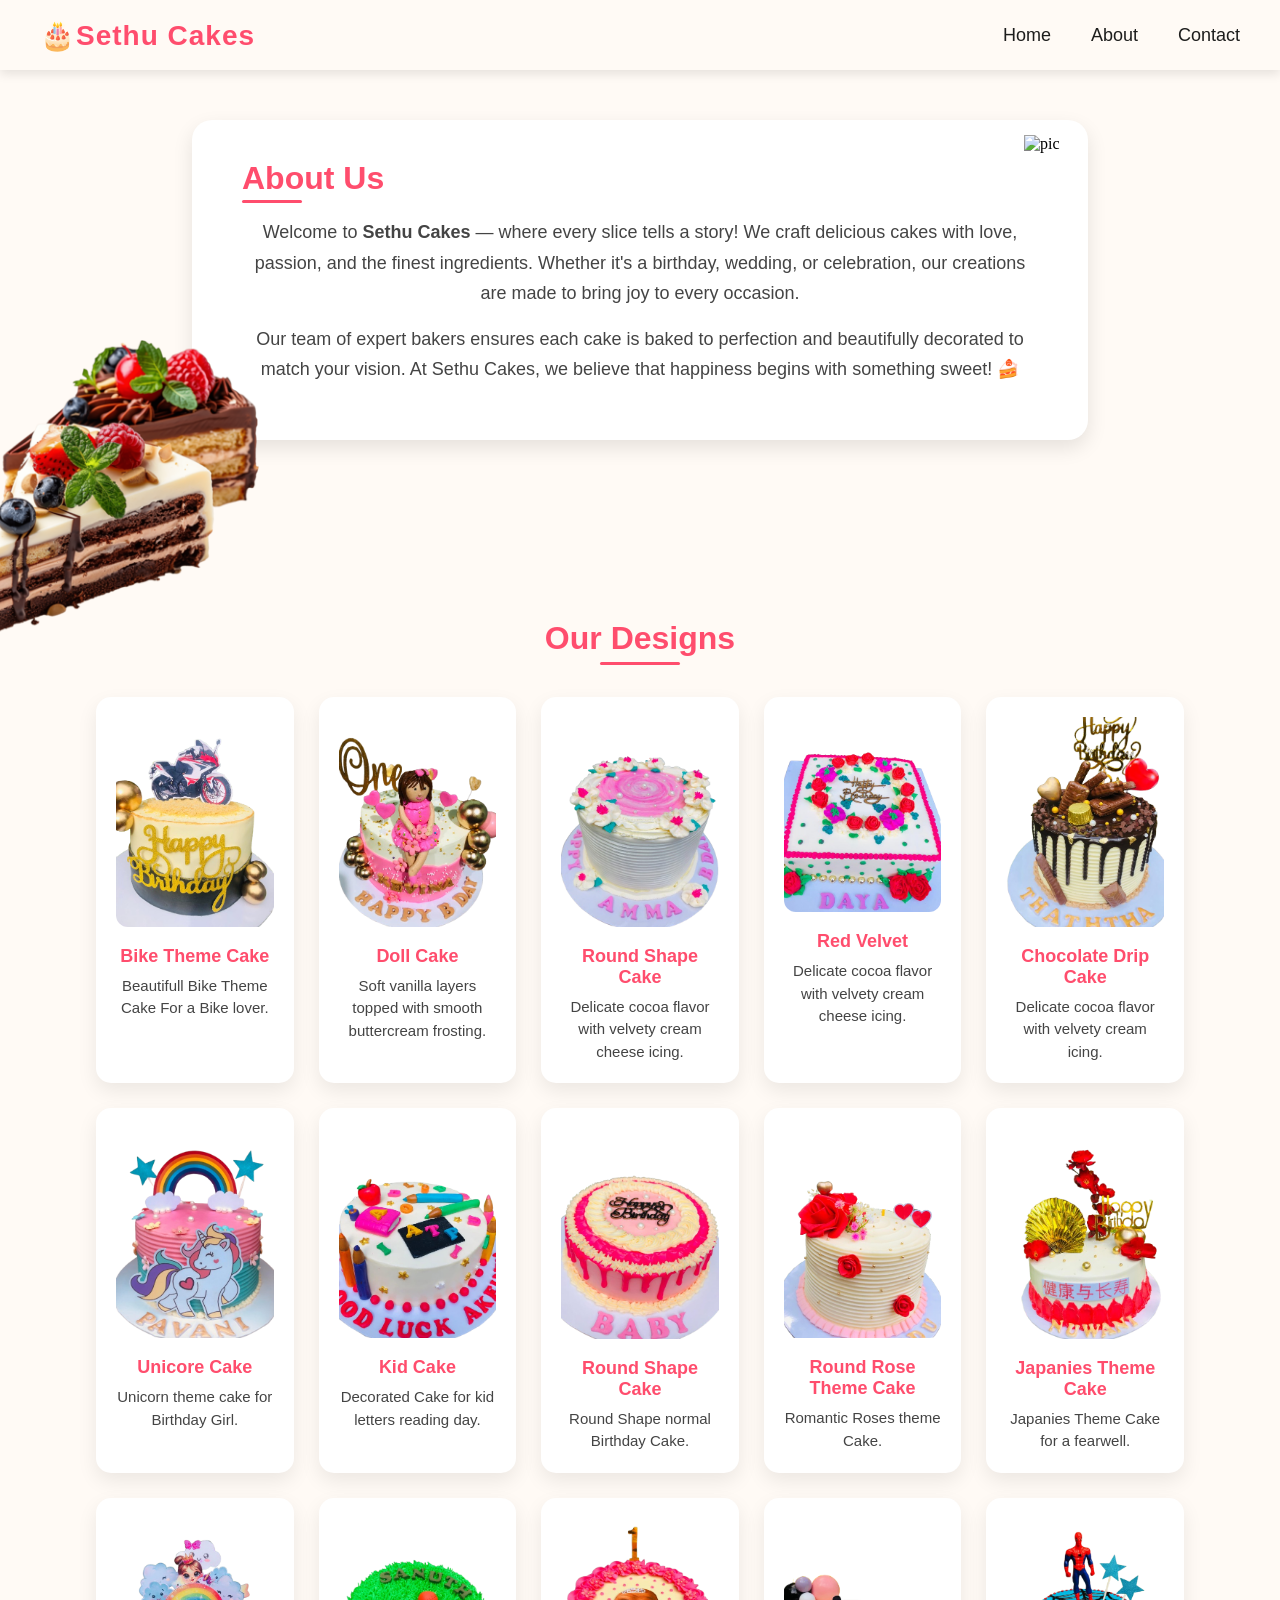
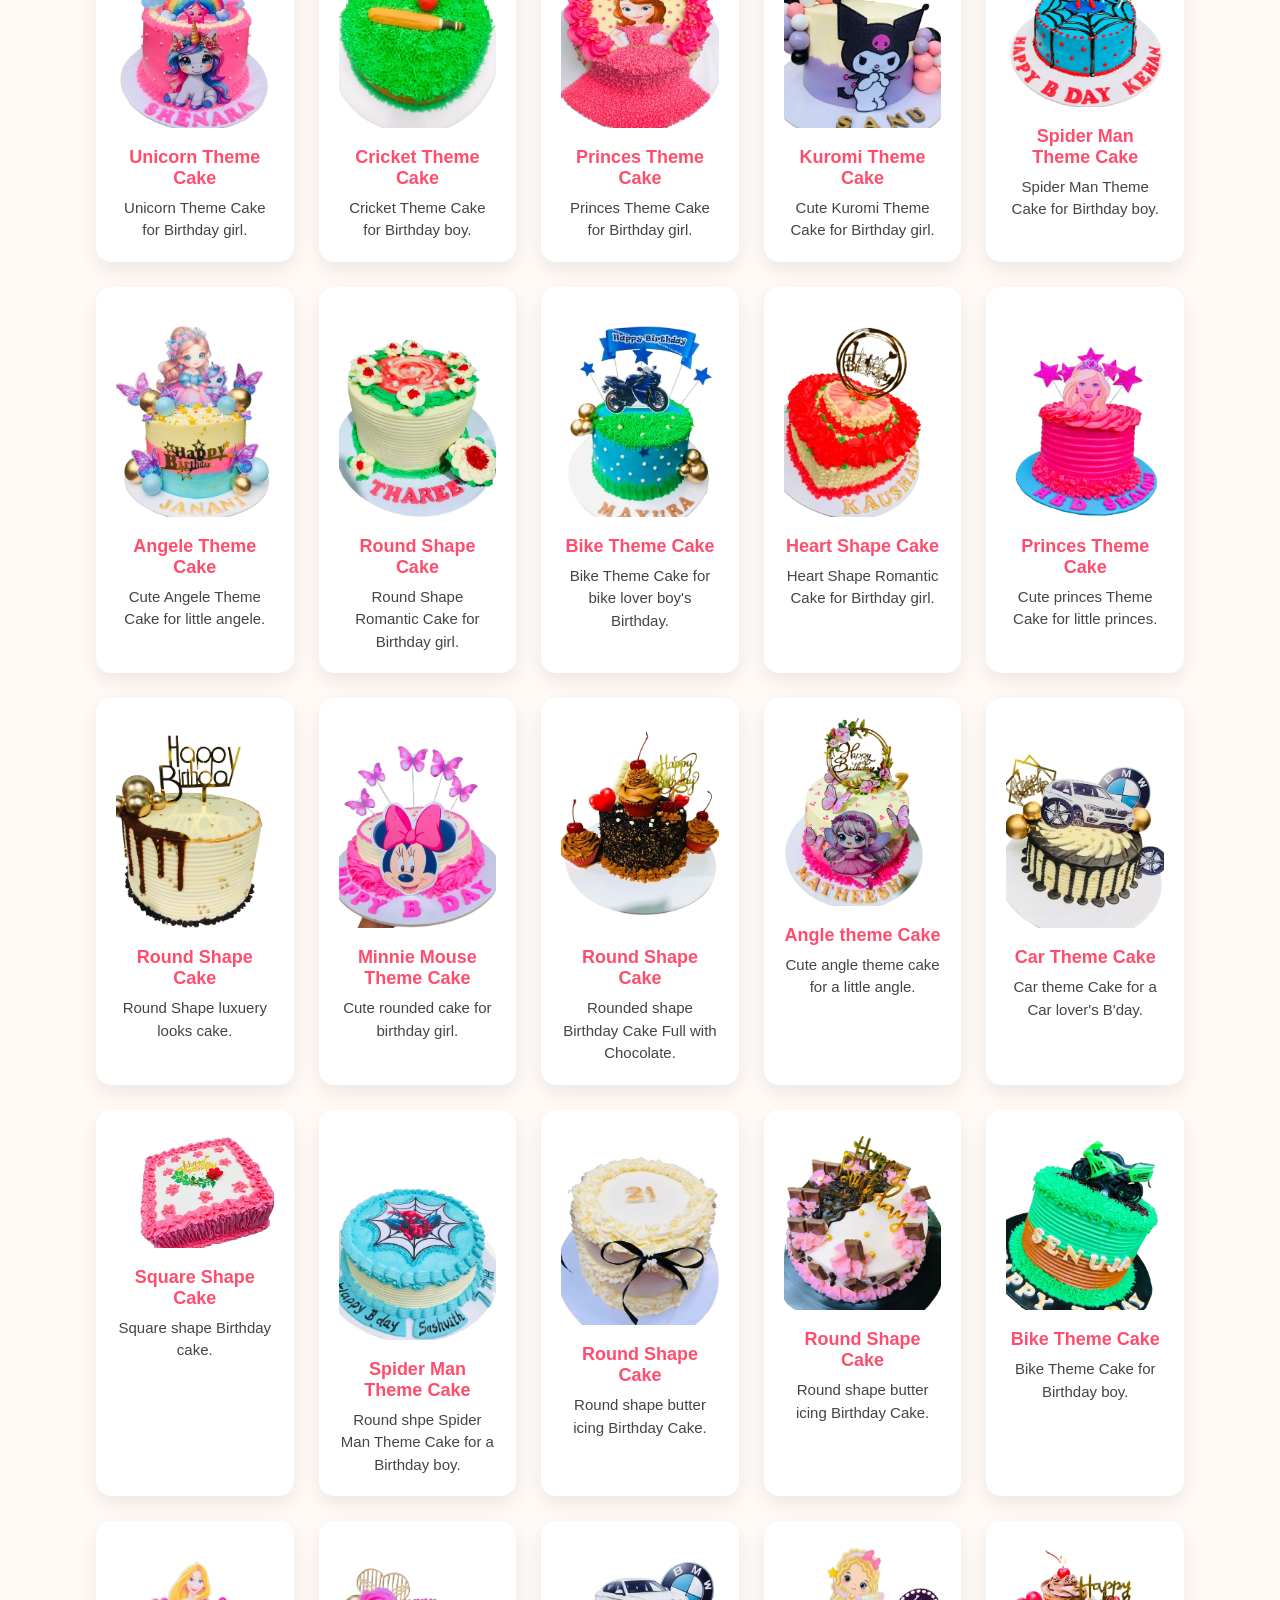
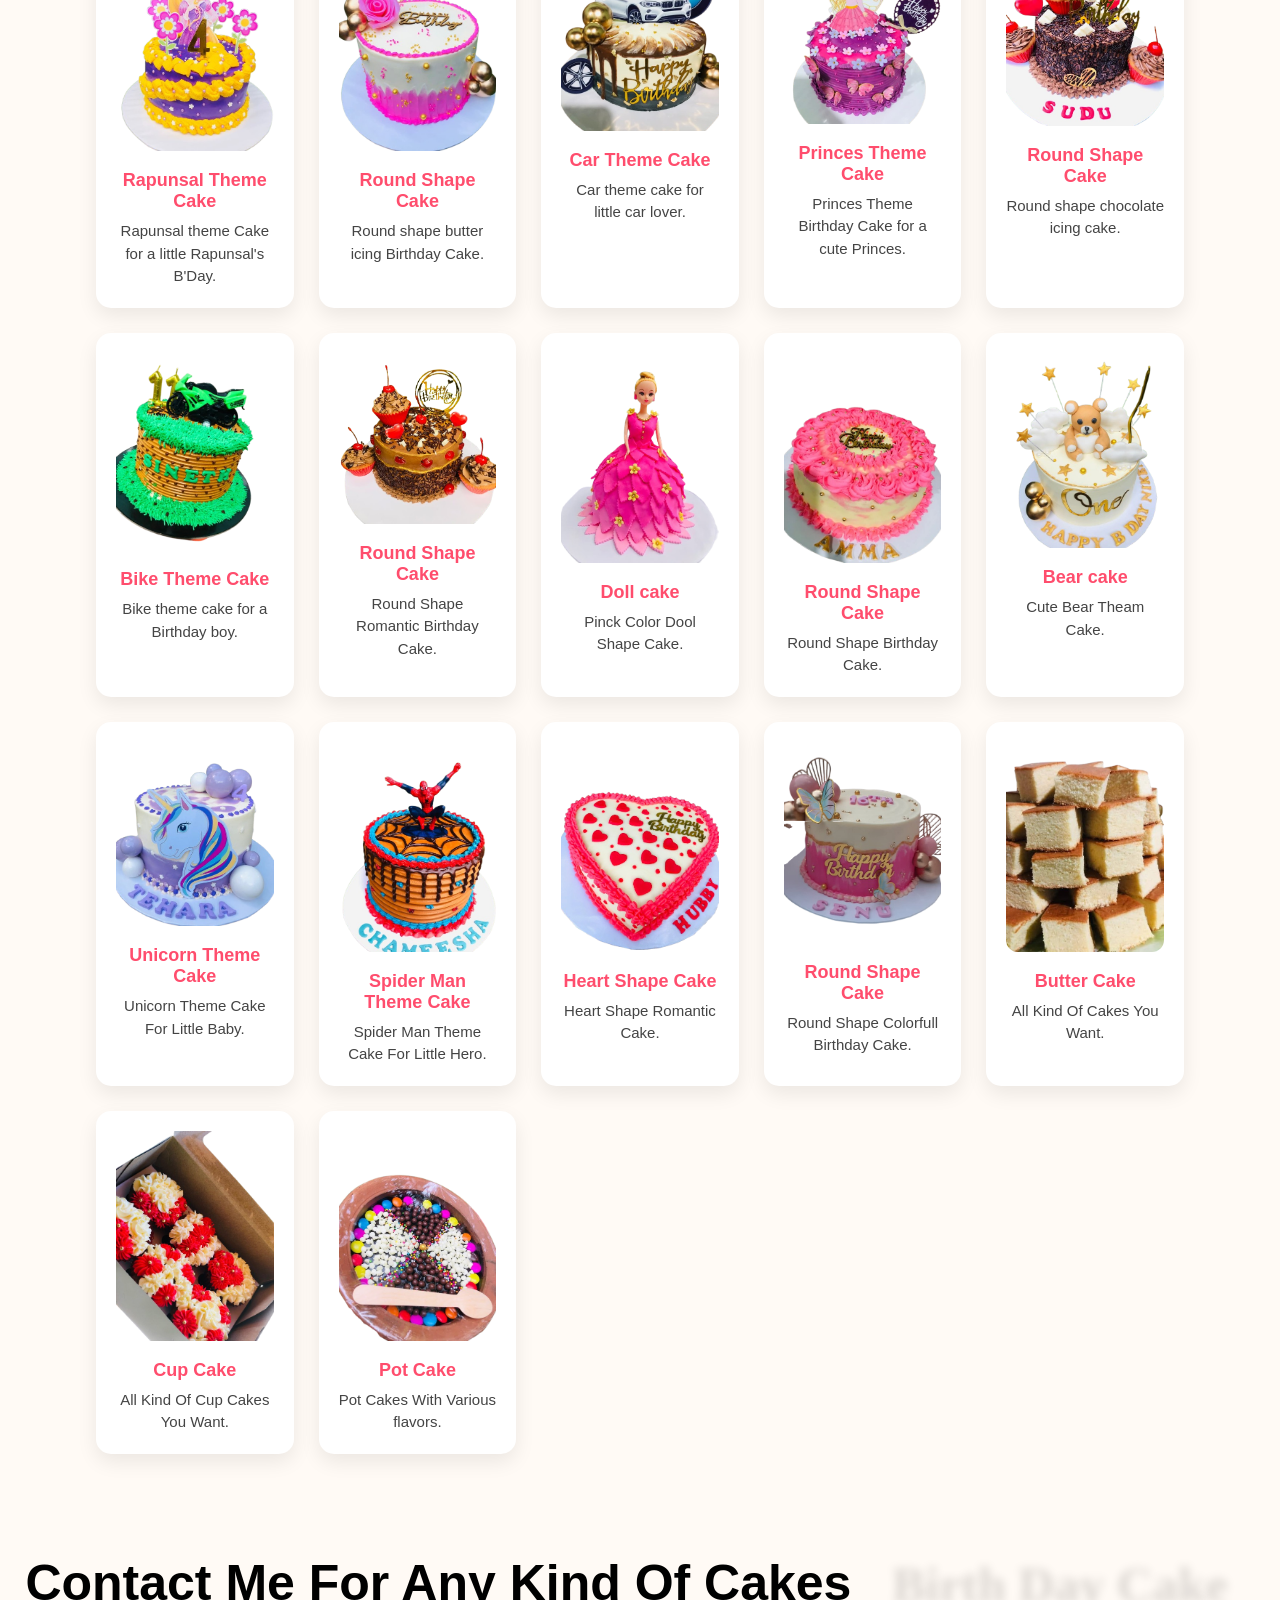
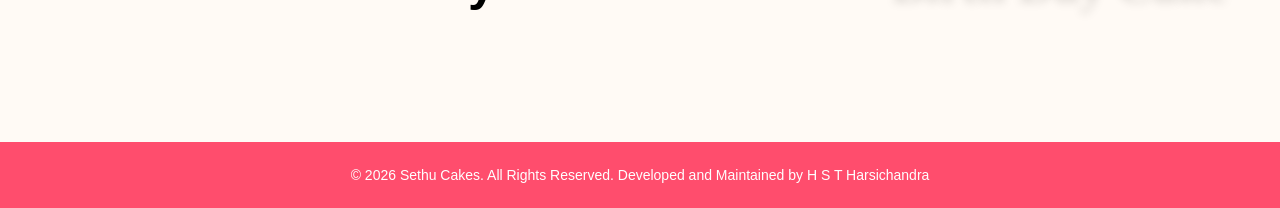
==== Sethu Cakes/index.html @ d6198903 "Rename menu.html to index.html" ====
<!DOCTYPE html>
<html lang="en">
<head>
    <meta charset="UTF-8">
    <meta name="viewport" content="width=device-width, initial-scale=1.0">
    <title>Sethu Cakes</title>
    
    <link rel='stylesheet' type='text/css' media='screen' href='main.css'>
    <link rel="stylesheet" href="menu1.css"/>

</head>

<body class="body">
  <header class="f">
    <h2>🎂Sethu Cakes</h2>

    <!-- Hamburger Icon -->
    <div class="hamburger" onclick="toggleMenu()">
      <span></span>
      <span></span>
      <span></span>
    </div>

    <!-- Navigation Menu -->
    <ul class="nav-menu">
      <li><a href="#home" onclick="toggleMenu()">Home</a></li>
      <li><a href="#about" onclick="toggleMenu()">About</a></li>
      <li><a href="#contact" onclick="toggleMenu()">Contact</a></li>
    </ul>
  </header>

  <!-- JS MUST be here -->
  <script>
    function toggleMenu() {
      document.querySelector('.nav-menu').classList.toggle('active');
    }
  </script>
</body>



  <section class="about" id="about">
  <div class="about-box">
    
    <h2 >About Us</h2>
    <p>
      Welcome to <strong>Sethu Cakes</strong> — where every slice tells a story!  
      We craft delicious cakes with love, passion, and the finest ingredients.  
      Whether it's a birthday, wedding, or celebration, our creations are made  
      to bring joy to every occasion.  
    </p>
    <p>
      Our team of expert bakers ensures each cake is baked to perfection and  
      beautifully decorated to match your vision. At Sethu Cakes, we believe  
      that happiness begins with something sweet! 🍰
    </p>
  </div>
  
</section>
<section>
    <img src="peace.PNG" alt="pic" class="img">
</section>
<section>
  <img src="two slice.png" alt="pic2" class="img2">
</section>
<section class="menu-section" id="home">
  <div class="menu-container">
    <h2 >Our Designs</h2>

    <div class="menu-grid">
      <!-- Cake 1 -->
      

      <div class="menu-item" onclick="openModal('cakeModal1')">
        <img src="cake 4tos/New folder (47)/bike4.png" alt="Chocolate Cake">
        <h3 class="h3">Bike Theme Cake</h3>
        <p class="p">Beautifull Bike Theme Cake For a Bike lover.</p>
       
      </div>
      
        <div id="cakeModal1" class="modal">
          <div class="modal-content">
            <span class="close" onclick="closeModal('cakeModal1')">&times;</span>
            
            <div class="slider">
              
                <img class="slides" src="cake 4tos/New folder (47)/bike.jpg" alt="Bike cake Photo">
                <img class="slides" src="cake 4tos/New folder (47)/bike2.jpg" alt="Bike cake Photo">
                <img class="slides" src="cake 4tos/New folder (47)/bike3.jpg" alt="Bike cake Photo">
              
             </div>
            <button class="prev" onclick="prevImage('cakeModal1')">&#10094;</button>
            <button class="next" onclick="nextImage('cakeModal1')">&#10095;</button>
            
            <!-- Right: Text Info -->
            <div class="modal-text">
              <h3>Bike Theme Cake</h3>
              <p class="a">
               Made with softly with butter icing cake for boy's Birth day
              </p>
               <p class="b" >Prise:  3800 lkr</p>
              <p class="b">Delivery available (Additional cost will add)</p>
              <p>
                <button class="btn" onclick="whatsApp(this)">Contact Me</button>
              </p>
            </div>
          </div>
        </div>

      <!-- Cake 2 -->
      <div class="menu-item" onclick="openModal('cakeModal2')">
        <img src="cake 4tos/New folder (48)/doll3.png" alt="Vanilla Cake">
        <h3>Doll Cake</h3>
        <p>Soft vanilla layers topped with smooth buttercream frosting.</p>
      </div>
      <div id="cakeModal2" class="modal">
          <div class="modal-content">
            <span class="close" onclick="closeModal('cakeModal2')">&times;</span>
            
            <div class="slider">
              
                <img class="slides" src="cake 4tos/New folder (48)/doll.jpg" alt=" cake Photo">
                <img class="slides" src="cake 4tos/New folder (48)/doll1.jpg" alt=" cake Photo">
                <img class="slides" src="cake 4tos/New folder (48)/doll2.jpg" alt=" cake Photo">
              
             </div>
            <button class="prev" onclick="prevImage('cakeModal2')">&#10094;</button>
            <button class="next" onclick="nextImage('cakeModal2')">&#10095;</button>
            
            <!-- Right: Text Info -->
            <div class="modal-text">
              <h3>Doll Cake</h3>
              <p class="a">
               Hand made fonded icing doll with butter icing cake
              </p>
               <p class="b" >Prise:  3800 lkr</p>
              <p class="b">Delivery available (Additional cost will add)</p>
              <p>
                <button class="btn" onclick="whatsApp(this)">Contact Me</button>
              </p>
            </div>
          </div>
        </div>


      <!-- Cake 3 -->
      <div class="menu-item" onclick="openModal('cakeModal3')">
        <img src="cake 4tos/New folder/WhatsApp_Image_2025-10-23_at_00.02.32_189ddcd5-removebg-preview.png" alt="Red Velvet Cake">
        <h3>Round Shape Cake</h3>
        <p>Delicate cocoa flavor with velvety cream cheese icing.</p>
      </div>
      <div id="cakeModal3" class="modal">
          <div class="modal-content">
            <span class="close" onclick="closeModal('cakeModal3')">&times;</span>
            
            <div class="slider">
              
                <img class="slides" src="cake 4tos/New folder/WhatsApp Image 2025-10-23 at 00.02.32_189ddcd5.jpg" alt="cake Photo">
                <img class="slides" src="cake 4tos/New folder/WhatsApp Image 2025-10-23 at 00.02.39_8df46bee.jpg" alt="cake Photo">
                <img class="slides" src="cake 4tos/New folder/WhatsApp Image 2025-10-23 at 00.02.41_5da0167f.jpg" alt="cake Photo">
              
             </div>
            <button class="prev" onclick="prevImage('cakeModal3')">&#10094;</button>
            <button class="next" onclick="nextImage('cakeModal3')">&#10095;</button>
            
            <!-- Right: Text Info -->
            <div class="modal-text">
              <h3>Round Shape Cake</h3>
              <p class="a">
               Butter cake corvered and decorated with butter icing.
              </p>
               <p class="b" >Prise:  3500 lkr</p>
              <p class="b">Delivery available (Additional cost will add)</p>
              <p>
                <button class="btn" onclick="whatsApp(this)">Contact Me</button>
              </p>
            </div>
          </div>
        </div>


      <!-- Cake 4 -->
     
      <div class="menu-item" onclick="openModal('cakeModal4')">
        <img src="cake 4tos/New folder (2)/cake4.png" alt="Red Velvet Cake">
        <h3>Red Velvet</h3>
        <p>Delicate cocoa flavor with velvety cream cheese icing.</p>
      </div>
      <div id="cakeModal4" class="modal">
          <div class="modal-content">
            <span class="close" onclick="closeModal('cakeModal4')">&times;</span>
            
            <div class="slider">
              
                <img class="slides" src="cake 4tos/New folder (2)/cake1.jpg" alt="cake Photo">
                <img class="slides" src="cake 4tos/New folder (2)/cake2.jpg" alt="cake Photo">
                <img class="slides" src="cake 4tos/New folder (2)/cake3.jpg" alt="cake Photo">
              
             </div>
            <button class="prev" onclick="prevImage('cakeModal4')">&#10094;</button>
            <button class="next" onclick="nextImage('cakeModal4')">&#10095;</button>
            
            <!-- Right: Text Info -->
            <div class="modal-text">
              <h3>Red Velvet</h3>
              <p class="a">
               Chocolate cake corvered with butter icing and decorated with butter icing
              </p>
               <p class="b" >Prise:  3500 lkr</p>
              <p class="b">Delivery available (Additional cost will add)</p>
              <p>
                <button class="btn" onclick="whatsApp(this)">Contact Me</button>
              </p>
            </div>
          </div>
        </div>

      

      <!-- Cake 5 -->
     <div class="menu-item" onclick="openModal('cakeModal5')">
        <img src="cake 4tos/New folder (3)/cake4.png" alt="cake photo">
        <h3>Chocolate Drip Cake</h3>
        <p>Delicate cocoa flavor with velvety cream icing.</p>
      </div>
      <div id="cakeModal5" class="modal">
          <div class="modal-content">
            <span class="close" onclick="closeModal('cakeModal5')">&times;</span>
            
            <div class="slider">
              
                <img class="slides" src="cake 4tos/New folder (3)/cake1.jpg" alt="cake Photo">
                <img class="slides" src="cake 4tos/New folder (3)/cake2.jpg" alt="cake Photo">
                <img class="slides" src="cake 4tos/New folder (3)/cake3.jpg" alt="cake Photo">
              
             </div>
            <button class="prev" onclick="prevImage('cakeModal5')">&#10094;</button>
            <button class="next" onclick="nextImage('cakeModal5')">&#10095;</button>
            
            <!-- Right: Text Info -->
            <div class="modal-text">
              <h3>Chocolate Drip Cake</h3>
              <p class="a">
               Made with softly with chocolate cake & covered from butter icing & Chocolate diped
              </p>
               <p class="b" >Prise:  3800 lkr</p>
              <p class="b">Delivery available (Additional cost will add)</p>
              <p>
                <button class="btn" onclick="whatsApp(this)">Contact Me</button>
              </p>
            </div>
          </div>
        </div>


      <!-- Cake 6 -->
      <div class="menu-item" onclick="openModal('cakeModal6')">
        <img src="cake 4tos/New folder (4)/cake3.png" alt="cake photo">
        <h3>Unicore Cake</h3>
        <p>Unicorn theme cake for Birthday Girl.</p>
      </div>
      <div id="cakeModal6" class="modal">
          <div class="modal-content">
            <span class="close" onclick="closeModal('cakeModal6')">&times;</span>
            
            <div class="slider">
              
                <img class="slides" src="cake 4tos/New folder (4)/cake1.jpg" alt="cake Photo">
                <img class="slides" src="cake 4tos/New folder (4)/cake2.jpg" alt="cake Photo">
                
              
             </div>
            <button class="prev" onclick="prevImage('cakeModal6')">&#10094;</button>
            <button class="next" onclick="nextImage('cakeModal6')">&#10095;</button>
            
            <!-- Right: Text Info -->
            <div class="modal-text">
              <h3>Unicorn Cake</h3>
              <p class="a">
               Butter cake corverd with butter icing & used Unicorn topin.
              </p>
               <p class="b" >Prise:  3500 lkr</p>
              <p class="b">Delivery available (Additional cost will add)</p>
              <p>
                <button class="btn" onclick="whatsApp(this)">Contact Me</button>
              </p>
            </div>
          </div>
        </div>

      <!-- Cake 7 -->
      <div class="menu-item" onclick="openModal('cakeModal7')">
        <img src="cake 4tos/New folder (5)/cake4.png" alt="cake photo">
        <h3>Kid Cake</h3>
        <p>Decorated Cake for kid letters reading day.</p>
      </div>
      <div id="cakeModal7" class="modal">
          <div class="modal-content">
            <span class="close" onclick="closeModal('cakeModal7')">&times;</span>
            
            <div class="slider">
              
                <img class="slides" src="cake 4tos/New folder (5)/cake1.jpg" alt="cake Photo">
                <img class="slides" src="cake 4tos/New folder (5)/cake2.jpg" alt="cake Photo">
                <img class="slides" src="cake 4tos/New folder (5)/cake3.jpg" alt="cake Photo">
                
              
             </div>
            <button class="prev" onclick="prevImage('cakeModal7')">&#10094;</button>
            <button class="next" onclick="nextImage('cakeModal7')">&#10095;</button>
            
            <!-- Right: Text Info -->
            <div class="modal-text">
              <h3>Kid Cake</h3>
              <p class="a">
               Butter cake covered with fonded icinc and hand made fonded decoration .
              </p>
               <p class="b" >Prise:  3900 lkr</p>
              <p class="b">Delivery available (Additional cost will add)</p>
              <p>
                <button class="btn" onclick="whatsApp(this)">Contact Me</button>
              </p>
            </div>
          </div>
        </div>


      <!-- Cake 8 -->
      <div class="menu-item" onclick="openModal('cakeModal8')">
        <img src="cake 4tos/New folder (6)/cake4.png" alt="cake photo">
        <h3>Round Shape Cake</h3>
        <p>Round Shape normal Birthday Cake.</p>
      </div>
      <div id="cakeModal8" class="modal">
          <div class="modal-content">
            <span class="close" onclick="closeModal('cakeModal8')">&times;</span>
            
            <div class="slider">
              
                <img class="slides" src="cake 4tos/New folder (6)/cake1.jpg" alt="cake Photo">
                <img class="slides" src="cake 4tos/New folder (6)/cake2.jpg" alt="cake Photo">
                <img class="slides" src="cake 4tos/New folder (6)/cake3.jpg" alt="cake Photo">
                
              
             </div>
            <button class="prev" onclick="prevImage('cakeModal8')">&#10094;</button>
            <button class="next" onclick="nextImage('cakeModal8')">&#10095;</button>
            
            <!-- Right: Text Info -->
            <div class="modal-text">
              <h3>Round Shape Cake</h3>
              <p class="a">
               Butter cake covered & decorated with butter icing cake.
              </p>
               <p class="b" >Prise:  3500 lkr</p>
              <p class="b">Delivery available (Additional cost will add)</p>
              <p>
                <button class="btn" onclick="whatsApp(this)">Contact Me</button>
              </p>
            </div>
          </div>
        </div>


      <!-- Cake 9 -->
      <div class="menu-item" onclick="openModal('cakeModal9')">
        <img src="cake 4tos/New folder (7)/rose3.png" alt="cake photo">
        <h3>Round Rose Theme Cake</h3>
        <p>Romantic Roses theme Cake.</p>
      </div>
      <div id="cakeModal9" class="modal">
          <div class="modal-content">
            <span class="close" onclick="closeModal('cakeModal9')">&times;</span>
            
            <div class="slider">
              
                <img class="slides" src="cake 4tos/New folder (7)/rose.jpg" alt="cake Photo">
                <img class="slides" src="cake 4tos/New folder (7)/rose2.jpg" alt="cake Photo">
                
                
              
             </div>
            <button class="prev" onclick="prevImage('cakeModal9')">&#10094;</button>
            <button class="next" onclick="nextImage('cakeModal9')">&#10095;</button>
            
            <!-- Right: Text Info -->
            <div class="modal-text">
              <h3>Round Rose Theme Cake</h3>
              <p class="a">
               Corverd with butter icing & decorated with fonded roses.
              </p>
               <p class="b" >Prise:  3500 lkr</p>
              <p class="b">Delivery available (Additional cost will add)</p>
              <p>
                <button class="btn" onclick="whatsApp(this)">Contact Me</button>
              </p>
            </div>
          </div>
        </div>

        
      <!-- Cake 10 -->
      <div class="menu-item" onclick="openModal('cakeModal10')">
        <img src="cake 4tos/New folder (8)/cake3.png" alt="cake photo">
        <h3>Japanies Theme Cake</h3>
        <p>Japanies Theme Cake for a fearwell.</p>
      </div>
      <div id="cakeModal10" class="modal">
          <div class="modal-content">
            <span class="close" onclick="closeModal('cakeModal10')">&times;</span>
            
            <div class="slider">
              
                <img class="slides" src="cake 4tos/New folder (8)/cake1.jpg" alt="cake Photo">
                <img class="slides" src="cake 4tos/New folder (8)/cake2.jpg" alt="cake Photo">
                
                
              
             </div>
            <button class="prev" onclick="prevImage('cakeModal10')">&#10094;</button>
            <button class="next" onclick="nextImage('cakeModal10')">&#10095;</button>
            
            <!-- Right: Text Info -->
            <div class="modal-text">
              <h3>Japanies Theme Cake</h3>
              <p class="a">
               Corverd with butter icing & fonded icing & decorated with fresh flowers.
              </p>
               <p class="b" >Prise:  3800 lkr</p>
              <p class="b">Delivery available (Additional cost will add)</p>
              <p>
                <button class="btn" onclick="whatsApp(this)">Contact Me</button>
              </p>
            </div>
          </div>
        </div>


      <!-- Cake 11 -->
      <div class="menu-item" onclick="openModal('cakeModal11')">
        <img src="cake 4tos/New folder (9)/cake4.png" alt="cake photo">
        <h3>Unicorn Theme Cake</h3>
        <p>Unicorn Theme Cake for Birthday girl.</p>
      </div>
      <div id="cakeModal11" class="modal">
          <div class="modal-content">
            <span class="close" onclick="closeModal('cakeModal11')">&times;</span>
            
            <div class="slider">
              
                <img class="slides" src="cake 4tos/New folder (9)/cake1.jpg" alt="cake Photo">
                <img class="slides" src="cake 4tos/New folder (9)/cake2.jpg" alt="cake Photo">
                <img class="slides" src="cake 4tos/New folder (9)/cake3.jpg" alt="cake Photo">
                
                
              
             </div>
            <button class="prev" onclick="prevImage('cakeModal11')">&#10094;</button>
            <button class="next" onclick="nextImage('cakeModal11')">&#10095;</button>
            
            <!-- Right: Text Info -->
            <div class="modal-text">
              <h3>Unicorn Theme Cake</h3>
              <p class="a">
               Corverd with butter icing and use beautifull topins to decorate.
              </p>
               <p class="b" >Prise:  3500 lkr</p>
              <p class="b">Delivery available (Additional cost will add)</p>
              <p>
                <button class="btn" onclick="whatsApp(this)">Contact Me</button>
              </p>
            </div>
          </div>
        </div>


      <!-- Cake 12 -->
      <div class="menu-item" onclick="openModal('cakeModal12')">
        <img src="cake 4tos/New folder (10)/cake4.png" alt="cake photo">
        <h3>Cricket Theme Cake</h3>
        <p>Cricket Theme Cake for Birthday boy.</p>
      </div>
      <div id="cakeModal12" class="modal">
          <div class="modal-content">
            <span class="close" onclick="closeModal('cakeModal12')">&times;</span>
            
            <div class="slider">
              
                <img class="slides" src="cake 4tos/New folder (10)/cake1.jpg" alt="cake Photo">
                <img class="slides" src="cake 4tos/New folder (10)/cake2.jpg" alt="cake Photo">
                <img class="slides" src="cake 4tos/New folder (10)/cake3.jpg" alt="cake Photo">
                
                
              
             </div>
            <button class="prev" onclick="prevImage('cakeModal12')">&#10094;</button>
            <button class="next" onclick="nextImage('cakeModal12')">&#10095;</button>
            
            <!-- Right: Text Info -->
            <div class="modal-text">
              <h3>Cricket Theme Cake</h3>
              <p class="a">
               Corverd with butter icing and decorated with fonded bat and ball.
              </p>
               <p class="b" >Prise:  3500 lkr</p>
              <p class="b">Delivery available (Additional cost will add)</p>
              <p>
                <button class="btn" onclick="whatsApp(this)">Contact Me</button>
              </p>
            </div>
          </div>
        </div>


      <!-- Cake 13 -->
      <div class="menu-item" onclick="openModal('cakeModal13')">
        <img src="cake 4tos/New folder (11)/cake4.png" alt="cake photo">
        <h3>Princes Theme Cake</h3>
        <p>Princes Theme Cake for Birthday girl.</p>
      </div>
      <div id="cakeModal13" class="modal">
          <div class="modal-content">
            <span class="close" onclick="closeModal('cakeModal13')">&times;</span>
            
            <div class="slider">
              
                <img class="slides" src="cake 4tos/New folder (11)/cake1.jpg" alt="cake Photo">
                <img class="slides" src="cake 4tos/New folder (11)/cake2.jpg" alt="cake Photo">
                <img class="slides" src="cake 4tos/New folder (11)/cake3.jpg" alt="cake Photo">
                
                
              
             </div>
            <button class="prev" onclick="prevImage('cakeModal13')">&#10094;</button>
            <button class="next" onclick="nextImage('cakeModal13')">&#10095;</button>
            
            <!-- Right: Text Info -->
            <div class="modal-text">
              <h3>Princes Theme Cake</h3>
              <p class="a">
               Corverd with butter icing and use beautifull Princes topin for decoration.
              </p>
               <p class="b" >Prise:  3500 lkr</p>
              <p class="b">Delivery available (Additional cost will add)</p>
              <p>
                <button class="btn" onclick="whatsApp(this)">Contact Me</button>
              </p>
            </div>
          </div>
        </div>


      <!-- Cake 14 -->
      <div class="menu-item" onclick="openModal('cakeModal14')">
        <img src="cake 4tos/New folder (12)/cake4.png" alt="cake photo">
        <h3>Kuromi Theme Cake</h3>
        <p>Cute Kuromi Theme Cake for Birthday girl.</p>
      </div>
      <div id="cakeModal14" class="modal">
          <div class="modal-content">
            <span class="close" onclick="closeModal('cakeModal14')">&times;</span>
            
            <div class="slider">
              
                <img class="slides" src="cake 4tos/New folder (12)/cake1.jpg" alt="cake Photo">
                <img class="slides" src="cake 4tos/New folder (12)/cake2.jpg" alt="cake Photo">
                <img class="slides" src="cake 4tos/New folder (12)/cake3.jpg" alt="cake Photo">
                
                
              
             </div>
            <button class="prev" onclick="prevImage('cakeModal14')">&#10094;</button>
            <button class="next" onclick="nextImage('cakeModal14')">&#10095;</button>
            
            <!-- Right: Text Info -->
            <div class="modal-text">
              <h3>Kuromi Theme Cake</h3>
              <p class="a">
               Corverd with butter icing & use beautifull topins & Deco balls to decorate.
              </p>
               <p class="b" >Prise:  3500 lkr</p>
              <p class="b">Delivery available (Additional cost will add)</p>
              <p>
                <button class="btn" onclick="whatsApp(this)">Contact Me</button>
              </p>
            </div>
          </div>
        </div>


      <!-- Cake 15 -->
      <div class="menu-item" onclick="openModal('cakeModal15')">
        <img src="cake 4tos/New folder (13)/cake4.png" alt="cake photo">
        <h3>Spider Man Theme Cake</h3>
        <p>Spider Man Theme Cake for Birthday boy.</p>
      </div>
      <div id="cakeModal15" class="modal">
          <div class="modal-content">
            <span class="close" onclick="closeModal('cakeModal15')">&times;</span>
            
            <div class="slider">
              
                <img class="slides" src="cake 4tos/New folder (13)/cake1.jpg" alt="cake Photo">
                <img class="slides" src="cake 4tos/New folder (13)/cake2.jpg" alt="cake Photo">
                <img class="slides" src="cake 4tos/New folder (13)/cake3.jpg" alt="cake Photo">
                
                
              
             </div>
            <button class="prev" onclick="prevImage('cakeModal15')">&#10094;</button>
            <button class="next" onclick="nextImage('cakeModal15')">&#10095;</button>
            
            <!-- Right: Text Info -->
            <div class="modal-text">
              <h3>Spider Man Theme Cake</h3>
              <p class="a">
               Corverd with butter icing & used spider man doll.
              </p>
               <p class="b" >Prise:  3500 lkr</p>
              <p class="b">Delivery available (Additional cost will add)</p>
              <p>
                <button class="btn" onclick="whatsApp(this)">Contact Me</button>
              </p>
            </div>
          </div>
        </div>
        

      <!-- Cake 16 -->
      <div class="menu-item" onclick="openModal('cakeModal16')">
        <img src="cake 4tos/New folder (14)/cake4.png" alt="cake photo">
        <h3>Angele Theme Cake</h3>
        <p>Cute Angele Theme Cake for little angele.</p>
      </div>
      <div id="cakeModal16" class="modal">
          <div class="modal-content">
            <span class="close" onclick="closeModal('cakeModal16')">&times;</span>
            
            <div class="slider">
              
                <img class="slides" src="cake 4tos/New folder (14)/cake1.jpg" alt="cake Photo">
                <img class="slides" src="cake 4tos/New folder (14)/cake2.jpg" alt="cake Photo">
                <img class="slides" src="cake 4tos/New folder (14)/cake3.jpg" alt="cake Photo">
                
                
              
             </div>
            <button class="prev" onclick="prevImage('cakeModal16')">&#10094;</button>
            <button class="next" onclick="nextImage('cakeModal16')">&#10095;</button>
            
            <!-- Right: Text Info -->
            <div class="modal-text">
              <h3>Angele Theme Cake</h3>
              <p class="a">
               Corverd with butter icing & use beautifull topins & Deco balls to decorate.
              </p>
               <p class="b" >Prise:  3500 lkr</p>
              <p class="b">Delivery available (Additional cost will add)</p>
              <p>
                <button class="btn" onclick="whatsApp(this)">Contact Me</button>
              </p>
            </div>
          </div>
        </div>



        <!-- Cake 17 -->
      <div class="menu-item" onclick="openModal('cakeModal17')">
        <img src="cake 4tos/New folder (15)/cake4.png" alt="cake photo">
        <h3>Round Shape Cake</h3>
        <p>Round Shape Romantic Cake for Birthday girl.</p>
      </div>
      <div id="cakeModal17" class="modal">
          <div class="modal-content">
            <span class="close" onclick="closeModal('cakeModal17')">&times;</span>
            
            <div class="slider">
              
                <img class="slides" src="cake 4tos/New folder (15)/cake1.jpg" alt="cake Photo">
                <img class="slides" src="cake 4tos/New folder (15)/cake2.jpg" alt="cake Photo">
                <img class="slides" src="cake 4tos/New folder (15)/cake3.jpg" alt="cake Photo">
                
                
              
             </div>
            <button class="prev" onclick="prevImage('cakeModal17')">&#10094;</button>
            <button class="next" onclick="nextImage('cakeModal17')">&#10095;</button>
            
            <!-- Right: Text Info -->
            <div class="modal-text">
              <h3>Round Shape Cake</h3>
              <p class="a">
               Corverd with butter icing & decorated with hand made flowers.
              </p>
               <p class="b" >Prise:  3500 lkr</p>
              <p class="b">Delivery available (Additional cost will add)</p>
              <p>
                <button class="btn" onclick="whatsApp(this)">Contact Me</button>
              </p>
            </div>
          </div>
        </div>


        <!-- Cake 18 -->
      <div class="menu-item" onclick="openModal('cakeModal18')">
        <img src="cake 4tos/New folder (16)/cake4.png" alt="cake photo">
        <h3>Bike Theme Cake</h3>
        <p>Bike Theme Cake for bike lover boy's Birthday.</p>
      </div>
      <div id="cakeModal18" class="modal">
          <div class="modal-content">
            <span class="close" onclick="closeModal('cakeModal18')">&times;</span>
            
            <div class="slider">
              
                <img class="slides" src="cake 4tos/New folder (16)/cake1.jpg" alt="cake Photo">
                <img class="slides" src="cake 4tos/New folder (16)/cake2.jpg" alt="cake Photo">
                <img class="slides" src="cake 4tos/New folder (16)/cake3.jpg" alt="cake Photo">
                
                
              
             </div>
            <button class="prev" onclick="prevImage('cakeModal18')">&#10094;</button>
            <button class="next" onclick="nextImage('cakeModal18')">&#10095;</button>
            
            <!-- Right: Text Info -->
            <div class="modal-text">
              <h3>Bike Theme Cake</h3>
              <p class="a">
               Corverd with butter icing & used bike theme topins.
              </p>
               <p class="b" >Prise:  3500 lkr</p>
              <p class="b">Delivery available (Additional cost will add)</p>
              <p>
                <button class="btn" onclick="whatsApp(this)">Contact Me</button>
              </p>
            </div>
          </div>
        </div>


      <!-- Cake 19 -->
      <div class="menu-item" onclick="openModal('cakeModal19')">
        <img src="cake 4tos/New folder (17)/cake4.png" alt="cake photo">
        <h3>Heart Shape Cake</h3>
        <p>Heart Shape Romantic Cake for Birthday girl.</p>
      </div>
      <div id="cakeModal19" class="modal">
          <div class="modal-content">
            <span class="close" onclick="closeModal('cakeModal19')">&times;</span>
            
            <div class="slider">
              
                <img class="slides" src="cake 4tos/New folder (17)/cake1.jpg" alt="cake Photo">
                <img class="slides" src="cake 4tos/New folder (17)/cake2.jpg" alt="cake Photo">
                <img class="slides" src="cake 4tos/New folder (17)/cake3.jpg" alt="cake Photo">
                
                
              
             </div>
            <button class="prev" onclick="prevImage('cakeModal19')">&#10094;</button>
            <button class="next" onclick="nextImage('cakeModal19')">&#10095;</button>
            
            <!-- Right: Text Info -->
            <div class="modal-text">
              <h3>Heart Shape Cake</h3>
              <p class="a">
               Decorated and corverd with butter icing cake.
              </p>
               <p class="b" >Prise:  3500 lkr</p>
              <p class="b">Delivery available (Additional cost will add)</p>
              <p>
                <button class="btn" onclick="whatsApp(this)">Contact Me</button>
              </p>
            </div>
          </div>
        </div>


      <!-- Cake 20 -->
      <div class="menu-item" onclick="openModal('cakeModal20')">
        <img src="cake 4tos/New folder (18)/cake4.png" alt="cake photo">
        <h3>Princes Theme Cake</h3>
        <p>Cute princes Theme Cake for little princes.</p>
      </div>
      <div id="cakeModal20" class="modal">
          <div class="modal-content">
            <span class="close" onclick="closeModal('cakeModal20')">&times;</span>
            
            <div class="slider">
              
                <img class="slides" src="cake 4tos/New folder (18)/cake1.jpg" alt="cake Photo">
                <img class="slides" src="cake 4tos/New folder (18)/cake2.jpg" alt="cake Photo">
                <img class="slides" src="cake 4tos/New folder (18)/cake3.jpg" alt="cake Photo">

                
                
              
             </div>
            <button class="prev" onclick="prevImage('cakeModal20')">&#10094;</button>
            <button class="next" onclick="nextImage('cakeModal20')">&#10095;</button>
            
            <!-- Right: Text Info -->
            <div class="modal-text">
              <h3>Princes Theme Cake</h3>
              <p class="a">
               Corverd with butter icing & use beautifull topins to decorate.
              </p>
               <p class="b" >Prise:  3500 lkr</p>
              <p class="b">Delivery available (Additional cost will add)</p>
              <p>
                <button class="btn" onclick="whatsApp(this)">Contact Me</button>
              </p>
            </div>
          </div>
        </div>



      <!-- Cake 21 -->
      <div class="menu-item" onclick="openModal('cakeModal21')">
        <img src="cake 4tos/New folder (19)/cake4.png" alt="cake photo">
        <h3>Round Shape Cake</h3>
        <p>Round Shape luxuery looks cake.</p>
      </div>
      <div id="cakeModal21" class="modal">
          <div class="modal-content">
            <span class="close" onclick="closeModal('cakeModal21')">&times;</span>
            
            <div class="slider">
              
                <img class="slides" src="cake 4tos/New folder (19)/cake1.jpg" alt="cake Photo">
                <img class="slides" src="cake 4tos/New folder (19)/cake2.jpg" alt="cake Photo">
                <img class="slides" src="cake 4tos/New folder (19)/cake3.jpg" alt="cake Photo">

                
                
              
             </div>
            <button class="prev" onclick="prevImage('cakeModal21')">&#10094;</button>
            <button class="next" onclick="nextImage('cakeModal21')">&#10095;</button>
            
            <!-- Right: Text Info -->
            <div class="modal-text">
              <h3>Round Shape Cake</h3>
              <p class="a">
               Corverd with butter icing & chocolate driped for half of the cake.
              </p>
               <p class="b" >Prise:  3800 lkr</p>
              <p class="b">Delivery available (Additional cost will add)</p>
              <p>
                <button class="btn" onclick="whatsApp(this)">Contact Me</button>
              </p>
            </div>
          </div>
        </div>



      <!-- Cake 22 -->
      <div class="menu-item" onclick="openModal('cakeModal22')">
        <img src="cake 4tos/New folder (20)/cake4.png" alt="cake photo">
        <h3>Minnie Mouse Theme Cake</h3>
        <p>Cute rounded cake for birthday girl.</p>
      </div>
      <div id="cakeModal22" class="modal">
          <div class="modal-content">
            <span class="close" onclick="closeModal('cakeModal22')">&times;</span>
            
            <div class="slider">
              
                <img class="slides" src="cake 4tos/New folder (20)/cake1.jpg" alt="cake Photo">
                <img class="slides" src="cake 4tos/New folder (20)/cake2.jpg" alt="cake Photo">
                <img class="slides" src="cake 4tos/New folder (20)/cake3.jpg" alt="cake Photo">

                
                
              
             </div>
            <button class="prev" onclick="prevImage('cakeModal22')">&#10094;</button>
            <button class="next" onclick="nextImage('cakeModal22')">&#10095;</button>
            
            <!-- Right: Text Info -->
            <div class="modal-text">
              <h3>Minnie Mouse Theme Cake</h3>
              <p class="a">
               Corverd with butter icing & decorated with toppins.
              </p>
               <p class="b" >Prise:  3500 lkr</p>
              <p class="b">Delivery available (Additional cost will add)</p>
              <p>
                <button class="btn" onclick="whatsApp(this)">Contact Me</button>
              </p>
            </div>
          </div>
        </div>

      <!-- Cake 23 -->
      <div class="menu-item" onclick="openModal('cakeModal23')">
        <img src="cake 4tos/New folder (21)/cake4.png" alt="cake photo">
        <h3>Round Shape Cake</h3>
        <p>Rounded shape Birthday Cake Full with Chocolate.</p>
      </div>
      <div id="cakeModal23" class="modal">
          <div class="modal-content">
            <span class="close" onclick="closeModal('cakeModal23')">&times;</span>
            
            <div class="slider">
              
                <img class="slides" src="cake 4tos/New folder (21)/cake1.jpg" alt="cake Photo">
                <img class="slides" src="cake 4tos/New folder (21)/cake2.jpg" alt="cake Photo">
                <img class="slides" src="cake 4tos/New folder (21)/cake3.jpg" alt="cake Photo">

                
                
              
             </div>
            <button class="prev" onclick="prevImage('cakeModal23')">&#10094;</button>
            <button class="next" onclick="nextImage('cakeModal23')">&#10095;</button>
            
            <!-- Right: Text Info -->
            <div class="modal-text">
              <h3>Round Shape Cake</h3>
              <p class="a">
               Corverd with butter icing and chocolate sprinkels used chocolate icing cupcakes to decorate.
              </p>
               <p class="b" >Prise:  4300 lkr</p>
              <p class="b">Delivery available (Additional cost will add)</p>
              <p>
                <button class="btn" onclick="whatsApp(this)">Contact Me</button>
              </p>
            </div>
          </div>
        </div>


      <!-- Cake 24 -->
      <div class="menu-item" onclick="openModal('cakeModal24')">
        <img src="cake 4tos/New folder (22)/cake4.png" alt="cake photo">
        <h3>Angle theme Cake</h3>
        <p>Cute angle theme cake for a little angle.</p>
      </div>
      <div id="cakeModal24" class="modal">
          <div class="modal-content">
            <span class="close" onclick="closeModal('cakeModal24')">&times;</span>
            
            <div class="slider">
              
                <img class="slides" src="cake 4tos/New folder (22)/cake1.jpg" alt="cake Photo">
                <img class="slides" src="cake 4tos/New folder (22)/cake2.jpg" alt="cake Photo">
                <img class="slides" src="cake 4tos/New folder (22)/cake3.jpg" alt="cake Photo">

                
                
              
             </div>
            <button class="prev" onclick="prevImage('cakeModal24')">&#10094;</button>
            <button class="next" onclick="nextImage('cakeModal24')">&#10095;</button>
            
            <!-- Right: Text Info -->
            <div class="modal-text">
              <h3>Angle Theme Cake</h3>
              <p class="a">
               Corverd with butter icing & decorated with cute angle topins.
              </p>
               <p class="b" >Prise:  3500 lkr</p>
              <p class="b">Delivery available (Additional cost will add)</p>
              <p>
                <button class="btn" onclick="whatsApp(this)">Contact Me</button>
              </p>
            </div>
          </div>
        </div>


        <!-- Cake 25 -->
      <div class="menu-item" onclick="openModal('cakeModal25')">
        <img src="cake 4tos/New folder (23)/cake4.png" alt="cake photo">
        <h3>Car Theme Cake</h3>
        <p>Car theme Cake for a Car lover's B'day.</p>
      </div>
      <div id="cakeModal25" class="modal">
          <div class="modal-content">
            <span class="close" onclick="closeModal('cakeModal25')">&times;</span>
            
            <div class="slider">
              
                <img class="slides" src="cake 4tos/New folder (23)/cake1.jpg" alt="cake Photo">
                <img class="slides" src="cake 4tos/New folder (23)/cake2.jpg" alt="cake Photo">
                <img class="slides" src="cake 4tos/New folder (23)/cake3.jpg" alt="cake Photo">

                
                
              
             </div>
            <button class="prev" onclick="prevImage('cakeModal25')">&#10094;</button>
            <button class="next" onclick="nextImage('cakeModal25')">&#10095;</button>
            
            <!-- Right: Text Info -->
            <div class="modal-text">
              <h3>Car Theme Cake</h3>
              <p class="a">
               Corverd with butter icing & chocolate driped, used beautifull topins to decorate.
              </p>
               <p class="b" >Prise:  3800 lkr</p>
              <p class="b">Delivery available (Additional cost will add)</p>
              <p>
                <button class="btn" onclick="whatsApp(this)">Contact Me</button>
              </p>
            </div>
          </div>
        </div>


      <!-- Cake 26 -->
      <div class="menu-item" onclick="openModal('cakeModal26')">
        <img src="cake 4tos/New folder (24)/cake4.png" alt="cake photo">
        <h3>Square Shape Cake</h3>
        <p>Square shape Birthday cake.</p>
      </div>
      <div id="cakeModal26" class="modal">
          <div class="modal-content">
            <span class="close" onclick="closeModal('cakeModal26')">&times;</span>
            
            <div class="slider">
              
                <img class="slides" src="cake 4tos/New folder (24)/cake1.jpg" alt="cake Photo">
                <img class="slides" src="cake 4tos/New folder (24)/cake2.jpg" alt="cake Photo">
                <img class="slides" src="cake 4tos/New folder (24)/cake3.jpg" alt="cake Photo">

                
                
              
             </div>
            <button class="prev" onclick="prevImage('cakeModal26')">&#10094;</button>
            <button class="next" onclick="nextImage('cakeModal26')">&#10095;</button>
            
            <!-- Right: Text Info -->
            <div class="modal-text">
              <h3>Square Shape Cake</h3>
              <p class="a">
               Corverd Decorated with butter icing.
              </p>
               <p class="b" >Prise:  3500 lkr</p>
              <p class="b">Delivery available (Additional cost will add)</p>
              <p>
                <button class="btn" onclick="whatsApp(this)">Contact Me</button>
              </p>
            </div>
          </div>
        </div>


      <!-- Cake 27 -->
      <div class="menu-item" onclick="openModal('cakeModal27')">
        <img src="cake 4tos/New folder (25)/cake4.png" alt="cake photo">
        <h3>Spider Man Theme Cake</h3>
        <p>Round shpe Spider Man Theme Cake for a Birthday boy.</p>
      </div>
      <div id="cakeModal27" class="modal">
          <div class="modal-content">
            <span class="close" onclick="closeModal('cakeModal27')">&times;</span>
            
            <div class="slider">
              
                <img class="slides" src="cake 4tos/New folder (25)/cake1.jpg" alt="cake Photo">
                <img class="slides" src="cake 4tos/New folder (25)/cake2.jpg" alt="cake Photo">
                <img class="slides" src="cake 4tos/New folder (25)/cake3.jpg" alt="cake Photo">

                
                
              
             </div>
            <button class="prev" onclick="prevImage('cakeModal27')">&#10094;</button>
            <button class="next" onclick="nextImage('cakeModal27')">&#10095;</button>
            
            <!-- Right: Text Info -->
            <div class="modal-text">
              <h3>Spider Man Theme Cake</h3>
              <p class="a">
               Corverd with butter icing & used Spider Man topin for decoration.
              </p>
               <p class="b" >Prise:  3500 lkr</p>
              <p class="b">Delivery available (Additional cost will add)</p>
              <p>
                <button class="btn" onclick="whatsApp(this)">Contact Me</button>
              </p>
            </div>
          </div>
        </div>


      <!-- Cake 28 -->
      <div class="menu-item" onclick="openModal('cakeModal28')">
        <img src="cake 4tos/New folder (26)/cake4.png" alt="cake photo">
        <h3>Round Shape Cake</h3>
        <p>Round shape butter icing Birthday Cake.</p>
      </div>
      <div id="cakeModal28" class="modal">
          <div class="modal-content">
            <span class="close" onclick="closeModal('cakeModal28')">&times;</span>
            
            <div class="slider">
              
                <img class="slides" src="cake 4tos/New folder (26)/cake1.jpg" alt="cake Photo">
                <img class="slides" src="cake 4tos/New folder (26)/cake2.jpg" alt="cake Photo">
                <img class="slides" src="cake 4tos/New folder (26)/cake3.jpg" alt="cake Photo">

                
                
              
             </div>
            <button class="prev" onclick="prevImage('cakeModal28')">&#10094;</button>
            <button class="next" onclick="nextImage('cakeModal28')">&#10095;</button>
            
            <!-- Right: Text Info -->
            <div class="modal-text">
              <h3>Round Shape Cake</h3>
              <p class="a">
               Vanila flavoured Cake Corverd and Decorated with butter icing.
              </p>
               <p class="b" >Prise:  3500 lkr</p>
              <p class="b">Delivery available (Additional cost will add)</p>
              <p>
                <button class="btn" onclick="whatsApp(this)">Contact Me</button>
              </p>
            </div>
          </div>
        </div>


      <!-- Cake 28 -->
      <div class="menu-item" onclick="openModal('cakeModal29')">
        <img src="cake 4tos/New folder (27)/cake3.png" alt="cake photo">
        <h3>Round Shape Cake</h3>
        <p>Round shape butter icing Birthday Cake.</p>
      </div>
      <div id="cakeModal29" class="modal">
          <div class="modal-content">
            <span class="close" onclick="closeModal('cakeModal29')">&times;</span>
            
            <div class="slider">
              
                <img class="slides" src="cake 4tos/New folder (27)/cake1.jpg" alt="cake Photo">
                <img class="slides" src="cake 4tos/New folder (27)/cake2.jpg" alt="cake Photo">
                

                
                
              
             </div>
            <button class="prev" onclick="prevImage('cakeModal29')">&#10094;</button>
            <button class="next" onclick="nextImage('cakeModal29')">&#10095;</button>
            
            <!-- Right: Text Info -->
            <div class="modal-text">
              <h3>Round Shape Cake</h3>
              <p class="a">
               Vanila flavoured Cake Corverd and Decorated with butter icing & Chocolate driped.
              </p>
               <p class="b" >Prise:  3500 lkr</p>
              <p class="b">Delivery available (Additional cost will add)</p>
              <p>
                <button class="btn" onclick="whatsApp(this)">Contact Me</button>
              </p>
            </div>
          </div>
        </div>
  
        
      <!-- Cake 30 -->
      <div class="menu-item" onclick="openModal('cakeModal30')">
        <img src="cake 4tos/New folder (28)/cake4.png" alt="cake photo">
        <h3>Bike Theme Cake</h3>
        <p>Bike Theme Cake for Birthday boy.</p>
      </div>
      <div id="cakeModal30" class="modal">
          <div class="modal-content">
            <span class="close" onclick="closeModal('cakeModal30')">&times;</span>
            
            <div class="slider">
              
                <img class="slides" src="cake 4tos/New folder (28)/cake1.jpg" alt="cake Photo">
                <img class="slides" src="cake 4tos/New folder (28)/cake2.jpg" alt="cake Photo">
                <img class="slides" src="cake 4tos/New folder (28)/cake3.jpg" alt="cake Photo">

                
                
              
             </div>
            <button class="prev" onclick="prevImage('cakeModal30')">&#10094;</button>
            <button class="next" onclick="nextImage('cakeModal30')">&#10095;</button>
            
            <!-- Right: Text Info -->
            <div class="modal-text">
              <h3>Bike Theme Cake</h3>
              <p class="a">
               Corverd with butter icng and use to decorate plastic bike on the top.
              </p>
               <p class="b" >Prise:  3500 lkr</p>
              <p class="b">Delivery available (Additional cost will add)</p>
              <p>
                <button class="btn" onclick="whatsApp(this)">Contact Me</button>
              </p>
            </div>
          </div>
        </div>


        <!-- Cake 31 -->
      <div class="menu-item" onclick="openModal('cakeModal31')">
        <img src="cake 4tos/New folder (29)/cake4.png" alt="cake photo">
        <h3>Rapunsal Theme Cake</h3>
        <p>Rapunsal theme Cake for a little Rapunsal's B'Day.</p>
      </div>
      <div id="cakeModal31" class="modal">
          <div class="modal-content">
            <span class="close" onclick="closeModal('cakeModal31')">&times;</span>
            
            <div class="slider">
              
                <img class="slides" src="cake 4tos/New folder (29)/cake1.jpg" alt="cake Photo">
                <img class="slides" src="cake 4tos/New folder (29)/cake2.jpg" alt="cake Photo">
                <img class="slides" src="cake 4tos/New folder (29)/cake3.jpg" alt="cake Photo">

                
                
              
             </div>
            <button class="prev" onclick="prevImage('cakeModal31')">&#10094;</button>
            <button class="next" onclick="nextImage('cakeModal31')">&#10095;</button>
            
            <!-- Right: Text Info -->
            <div class="modal-text">
              <h3>Rapunsal Theme Cake</h3>
              <p class="a">
               Round shape cake corverd with butter icing and used to decorate Rapunsal toppin.
              </p>
               <p class="b" >Prise:  3500 lkr</p>
              <p class="b">Delivery available (Additional cost will add)</p>
              <p>
                <button class="btn" onclick="whatsApp(this)">Contact Me</button>
              </p>
            </div>
          </div>
        </div>


      <!-- Cake 32 -->
      <div class="menu-item" onclick="openModal('cakeModal32')">
        <img src="cake 4tos/New folder (30)/cake4.png" alt="cake photo">
        <h3>Round Shape Cake</h3>
        <p>Round shape butter icing Birthday Cake.</p>
      </div>
      <div id="cakeModal32" class="modal">
          <div class="modal-content">
            <span class="close" onclick="closeModal('cakeModal32')">&times;</span>
            
            <div class="slider">
              
                <img class="slides" src="cake 4tos/New folder (30)/cake1.jpg" alt="cake Photo">
                <img class="slides" src="cake 4tos/New folder (30)/cake2.jpg" alt="cake Photo">
                <img class="slides" src="cake 4tos/New folder (30)/cake3.jpg" alt="cake Photo">

                
                
              
             </div>
            <button class="prev" onclick="prevImage('cakeModal32')">&#10094;</button>
            <button class="next" onclick="nextImage('cakeModal32')">&#10095;</button>
            
            <!-- Right: Text Info -->
            <div class="modal-text">
              <h3>Round Shape Cake</h3>
              <p class="a">
               Vanila flavoured Cake Corverd with butter icing and used to decorate deco balls & fonded flower.
              </p>
               <p class="b" >Prise:  3500 lkr</p>
              <p class="b">Delivery available (Additional cost will add)</p>
              <p>
                <button class="btn" onclick="whatsApp(this)">Contact Me</button>
              </p>
            </div>
          </div>
        </div>


      <!-- Cake 33 -->
      <div class="menu-item" onclick="openModal('cakeModal33')">
        <img src="cake 4tos/New folder (31)/cake4.png" alt="cake photo">
        <h3>Car Theme Cake</h3>
        <p>Car theme cake for little car lover.</p>
      </div>
      <div id="cakeModal33" class="modal">
          <div class="modal-content">
            <span class="close" onclick="closeModal('cakeModal33')">&times;</span>
            
            <div class="slider">
              
                <img class="slides" src="cake 4tos/New folder (31)/cake1.jpg" alt="cake Photo">
                <img class="slides" src="cake 4tos/New folder (31)/cake2.jpg" alt="cake Photo">
                <img class="slides" src="cake 4tos/New folder (31)/cake3.jpg" alt="cake Photo">

                
                
              
             </div>
            <button class="prev" onclick="prevImage('cakeModal33')">&#10094;</button>
            <button class="next" onclick="nextImage('cakeModal33')">&#10095;</button>
            
            <!-- Right: Text Info -->
            <div class="modal-text">
              <h3>Car Theme Cake</h3>
              <p class="a">
               Round shape cake decorated with butter icing and car toppins.
              </p>
               <p class="b" >Prise:  3700 lkr</p>
              <p class="b">Delivery available (Additional cost will add)</p>
              <p>
                <button class="btn" onclick="whatsApp(this)">Contact Me</button>
              </p>
            </div>
          </div>
        </div>


      <!-- Cake 34 -->
      <div class="menu-item" onclick="openModal('cakeModal34')">
        <img src="cake 4tos/New folder (32)/cake4.png" alt="cake photo">
        <h3>Princes Theme Cake</h3>
        <p>Princes Theme Birthday Cake for a cute Princes.</p>
      </div>
      <div id="cakeModal34" class="modal">
          <div class="modal-content">
            <span class="close" onclick="closeModal('cakeModal34')">&times;</span>
            
            <div class="slider">
              
                <img class="slides" src="cake 4tos/New folder (32)/cake1.jpg" alt="cake Photo">
                <img class="slides" src="cake 4tos/New folder (32)/cake2.jpg" alt="cake Photo">
                <img class="slides" src="cake 4tos/New folder (32)/cake3.jpg" alt="cake Photo">

                
                
              
             </div>
            <button class="prev" onclick="prevImage('cakeModal34')">&#10094;</button>
            <button class="next" onclick="nextImage('cakeModal34')">&#10095;</button>
            
            <!-- Right: Text Info -->
            <div class="modal-text">
              <h3>Princes Theme Cake</h3>
              <p class="a">
               Round shape butter icing cake decorated with princes toppins.
              </p>
               <p class="b" >Prise:  3500 lkr</p>
              <p class="b">Delivery available (Additional cost will add)</p>
              <p>
                <button class="btn" onclick="whatsApp(this)">Contact Me</button>
              </p>
            </div>
          </div>
        </div>


        <!-- Cake 35 -->
      <div class="menu-item" onclick="openModal('cakeModal35')">
        <img src="cake 4tos/New folder (33)/cake4.png" alt="cake photo">
        <h3>Round Shape Cake</h3>
        <p>Round shape chocolate icing cake.</p>
      </div>
      <div id="cakeModal35" class="modal">
          <div class="modal-content">
            <span class="close" onclick="closeModal('cakeModal35')">&times;</span>
            
            <div class="slider">
              
                <img class="slides" src="cake 4tos/New folder (33)/cake1.jpg" alt="cake Photo">
                
                <img class="slides" src="cake 4tos/New folder (33)/cake3.jpg" alt="cake Photo">

                
                
              
             </div>
            <button class="prev" onclick="prevImage('cakeModal35')">&#10094;</button>
            <button class="next" onclick="nextImage('cakeModal35')">&#10095;</button>
            
            <!-- Right: Text Info -->
            <div class="modal-text">
              <h3>Round Shape Cake</h3>
              <p class="a">
               Round shape Cake corverd with butter icing and decorated with icing cup cakes.
              </p>
               <p class="b" >Prise:  4300 lkr</p>
              <p class="b">Delivery available (Additional cost will add)</p>
              <p>
                <button class="btn" onclick="whatsApp(this)">Contact Me</button>
              </p>
            </div>
          </div>
        </div>


      <!-- Cake 36 -->
      <div class="menu-item" onclick="openModal('cakeModal36')">
        <img src="cake 4tos/New folder (34)/cake3.png" alt="cake photo">
        <h3>Bike Theme Cake</h3>
        <p>Bike theme cake for a Birthday boy.</p>
      </div>
      <div id="cakeModal36" class="modal">
          <div class="modal-content">
            <span class="close" onclick="closeModal('cakeModal36')">&times;</span>
            
            <div class="slider">
              
                <img class="slides" src="cake 4tos/New folder (34)/cake1.jpg" alt="cake Photo">
                <img class="slides" src="cake 4tos/New folder (34)/cake2.jpg" alt="cake Photo">
                

                
                
              
             </div>
            <button class="prev" onclick="prevImage('cakeModal36')">&#10094;</button>
            <button class="next" onclick="nextImage('cakeModal36')">&#10095;</button>
            
            <!-- Right: Text Info -->
            <div class="modal-text">
              <h3>Bike Theme Cake</h3>
              <p class="a">
               Chocolate Cake corverd with butter icing and used plastic bike for decoration.
              </p>
               <p class="b" >Prise:  3500 lkr</p>
              <p class="b">Delivery available (Additional cost will add)</p>
              <p>
                <button class="btn" onclick="whatsApp(this)">Contact Me</button>
              </p>
            </div>
          </div>
        </div>


        <!-- Cake 37 -->
      <div class="menu-item" onclick="openModal('cakeModal37')">
        <img src="cake 4tos/New folder (35)/cake3.png" alt="cake photo">
        <h3>Round Shape Cake</h3>
        <p>Round Shape Romantic Birthday Cake.</p>
      </div>
      <div id="cakeModal37" class="modal">
          <div class="modal-content">
            <span class="close" onclick="closeModal('cakeModal37')">&times;</span>
            
            <div class="slider">
              
                <img class="slides" src="cake 4tos/New folder (35)/cake1.jpg" alt="cake Photo">
                <img class="slides" src="cake 4tos/New folder (35)/cake2.jpg" alt="cake Photo">
                

                
                
              
             </div>
            <button class="prev" onclick="prevImage('cakeModal37')">&#10094;</button>
            <button class="next" onclick="nextImage('cakeModal37')">&#10095;</button>
            
            <!-- Right: Text Info -->
            <div class="modal-text">
              <h3>Round Shape Cake</h3>
              <p class="a">
               Round shape chocolate icing cake decorated with chocolate icing cupcakes.
              </p>
               <p class="b" >Prise:  4300 lkr</p>
              <p class="b">Delivery available (Additional cost will add)</p>
              <p>
                <button class="btn" onclick="whatsApp(this)">Contact Me</button>
              </p>
            </div>
          </div>
        </div>


      <!-- Cake 38 -->
      <div class="menu-item" onclick="openModal('cakeModal38')">
        <img src="cake 4tos/New folder (38)/cake4.png" alt="cake photo">
        <h3>Doll cake</h3>
        <p>Pinck Color Dool Shape Cake.</p>
      </div>
      <div id="cakeModal38" class="modal">
          <div class="modal-content">
            <span class="close" onclick="closeModal('cakeModal36')">&times;</span>
            
            <div class="slider">
              
                <img class="slides" src="cake 4tos/New folder (38)/cake1.jpg" alt="cake Photo">
                <img class="slides" src="cake 4tos/New folder (38)/cake2.jpg" alt="cake Photo">
                <img class="slides" src="cake 4tos/New folder (38)/cake3.jpg" alt="cake Photo">

                
                
              
             </div>
            <button class="prev" onclick="prevImage('cakeModal38')">&#10094;</button>
            <button class="next" onclick="nextImage('cakeModal38')">&#10095;</button>
            
            <!-- Right: Text Info -->
            <div class="modal-text">
              <h3>Doll Cake</h3>
              <p class="a">
               Butter cake corverd and decorated with fonded icing.
              </p>
               <p class="b" >Prise:  3500 lkr</p>
              <p class="b">Delivery available (Additional cost will add)</p>
              <p>
                <button class="btn" onclick="whatsApp(this)">Contact Me</button>
              </p>
            </div>
          </div>
        </div>


      <!-- Cake 39 -->
      <div class="menu-item" onclick="openModal('cakeModal39')">
        <img src="cake 4tos/New folder (39)/cake4.png" alt="cake photo">
        <h3>Round Shape Cake</h3>
        <p>Round Shape Birthday Cake.</p>
      </div>
      <div id="cakeModal39" class="modal">
          <div class="modal-content">
            <span class="close" onclick="closeModal('cakeModal39')">&times;</span>
            
            <div class="slider">
              
                <img class="slides" src="cake 4tos/New folder (39)/cake1.jpg" alt="cake Photo">
                <img class="slides" src="cake 4tos/New folder (39)/cake2.jpg" alt="cake Photo">
                <img class="slides" src="cake 4tos/New folder (39)/cake3.jpg" alt="cake Photo">
                

                
                
              
             </div>
            <button class="prev" onclick="prevImage('cakeModal39')">&#10094;</button>
            <button class="next" onclick="nextImage('cakeModal39')">&#10095;</button>
            
            <!-- Right: Text Info -->
            <div class="modal-text">
              <h3>Round Shape Cake</h3>
              <p class="a">
               Round shape vanilla icing cake decorated with butter icing.
              </p>
               <p class="b" >Prise:  3500 lkr</p>
              <p class="b">Delivery available (Additional cost will add)</p>
              <p>
                <button class="btn" onclick="whatsApp(this)">Contact Me</button>
              </p>
            </div>
          </div>
        </div>


        <!-- Cake 40 -->
      <div class="menu-item" onclick="openModal('cakeModal40')">
        <img src="cake 4tos/New folder (40)/cake3.png" alt="cake photo">
        <h3>Bear cake</h3>
        <p>Cute Bear Theam Cake.</p>
      </div>
      <div id="cakeModal40" class="modal">
          <div class="modal-content">
            <span class="close" onclick="closeModal('cakeModal40')">&times;</span>
            
            <div class="slider">
              
                <img class="slides" src="cake 4tos/New folder (40)/cake1.jpg" alt="cake Photo">
                <img class="slides" src="cake 4tos/New folder (40)/cake2.jpg" alt="cake Photo">
                
                

                
                
              
             </div>
            <button class="prev" onclick="prevImage('cakeModal40')">&#10094;</button>
            <button class="next" onclick="nextImage('cakeModal40')">&#10095;</button>
            
            <!-- Right: Text Info -->
            <div class="modal-text">
              <h3>Bear Cake</h3>
              <p class="a">
               Chocolate cake corverd with butter icing and decorated with fonded icing bear on top.
              </p>
               <p class="b" >Prise:  4000 lkr</p>
              <p class="b">Delivery available (Additional cost will add)</p>
              <p>
                <button class="btn" onclick="whatsApp(this)">Contact Me</button>
              </p>
            </div>
          </div>
        </div>


      <!-- Cake 41 -->
      <div class="menu-item" onclick="openModal('cakeModal41')">
        <img src="cake 4tos/New folder (41)/cake4.png" alt="cake photo">
        <h3>Unicorn Theme Cake</h3>
        <p>Unicorn Theme Cake For Little Baby.</p>
      </div>
      <div id="cakeModal41" class="modal">
          <div class="modal-content">
            <span class="close" onclick="closeModal('cakeModal41')">&times;</span>
            
            <div class="slider">
              
                <img class="slides" src="cake 4tos/New folder (41)/cake1.jpg" alt="cake Photo">
                <img class="slides" src="cake 4tos/New folder (41)/cake2.jpg" alt="cake Photo">
                <img class="slides" src="cake 4tos/New folder (41)/cake3.jpg" alt="cake Photo">
                

                
                
              
             </div>
            <button class="prev" onclick="prevImage('cakeModal41')">&#10094;</button>
            <button class="next" onclick="nextImage('cakeModal41')">&#10095;</button>
            
            <!-- Right: Text Info -->
            <div class="modal-text">
              <h3>Unicorn Theme Cake</h3>
              <p class="a">
               Round shape butter cake corverd with butter icing and decorate using Unicorn Topin.
              </p>
               <p class="b" >Prise:  3500 lkr</p>
              <p class="b">Delivery available (Additional cost will add)</p>
              <p>
                <button class="btn" onclick="whatsApp(this)">Contact Me</button>
              </p>
            </div>
          </div>
        </div>


      <!-- Cake 42 -->
      <div class="menu-item" onclick="openModal('cakeModal42')">
        <img src="cake 4tos/New folder (42)/cake3.png" alt="cake photo">
        <h3>Spider Man Theme Cake</h3>
        <p>Spider Man Theme Cake For Little Hero.</p>
      </div>
      <div id="cakeModal42" class="modal">
          <div class="modal-content">
            <span class="close" onclick="closeModal('cakeModal42')">&times;</span>
            
            <div class="slider">
              
                <img class="slides" src="cake 4tos/New folder (42)/cake1.jpg" alt="cake Photo">
                <img class="slides" src="cake 4tos/New folder (42)/cake2.jpg" alt="cake Photo">
                
                

                
                
              
             </div>
            <button class="prev" onclick="prevImage('cakeModal42')">&#10094;</button>
            <button class="next" onclick="nextImage('cakeModal42')">&#10095;</button>
            
            <!-- Right: Text Info -->
            <div class="modal-text">
              <h3>Spider Man Theme Cake</h3>
              <p class="a">
               Round shape butter cake corverd decorated with butter icing use Spider Man toy on top.
              </p>
               <p class="b" >Prise:  3500 lkr</p>
              <p class="b">Delivery available (Additional cost will add)</p>
              <p>
                <button class="btn" onclick="whatsApp(this)">Contact Me</button>
              </p>
            </div>
          </div>
        </div>


      <!-- Cake 43 -->
      <div class="menu-item" onclick="openModal('cakeModal43')">
        <img src="cake 4tos/New folder (43)/cake5.png" alt="cake photo">
        <h3>Heart Shape Cake</h3>
        <p>Heart Shape Romantic Cake.</p>
      </div>
      <div id="cakeModal43" class="modal">
          <div class="modal-content">
            <span class="close" onclick="closeModal('cakeModal43')">&times;</span>
            
            <div class="slider">
              
                <img class="slides" src="cake 4tos/New folder (43)/cake1.jpg" alt="cake Photo">
                <img class="slides" src="cake 4tos/New folder (43)/cake2.jpg" alt="cake Photo">
                <img class="slides" src="cake 4tos/New folder (43)/cake3.jpg" alt="cake Photo">
                <img class="slides" src="cake 4tos/New folder (43)/cake4.jpg" alt="cake Photo">

                
                
              
             </div>
            <button class="prev" onclick="prevImage('cakeModal43')">&#10094;</button>
            <button class="next" onclick="nextImage('cakeModal43')">&#10095;</button>
            
            <!-- Right: Text Info -->
            <div class="modal-text">
              <h3>Heart Shape Cake</h3>
              <p class="a">
               Heart shape butter cake corvered with butter icing and decorated with fonded icing.
              </p>
               <p class="b" >Prise:  3500 lkr</p>
              <p class="b">Delivery available (Additional cost will add)</p>
              <p>
                <button class="btn" onclick="whatsApp(this)">Contact Me</button>
              </p>
            </div>
          </div>
        </div>


      <!-- Cake 44 -->
      <div class="menu-item" onclick="openModal('cakeModal44')">
        <img src="cake 4tos/New folder (44)/cake4.png" alt="cake photo">
        <h3>Round Shape Cake</h3>
        <p>Round Shape Colorfull Birthday Cake.</p>
      </div>
      <div id="cakeModal44" class="modal">
          <div class="modal-content">
            <span class="close" onclick="closeModal('cakeModal44')">&times;</span>
            
            <div class="slider">
              
                <img class="slides" src="cake 4tos/New folder (44)/cake1.jpg" alt="cake Photo">
                <img class="slides" src="cake 4tos/New folder (44)/cake2.jpg" alt="cake Photo">
                <img class="slides" src="cake 4tos/New folder (44)/cake3.jpg" alt="cake Photo">
                

                
                
              
             </div>
            <button class="prev" onclick="prevImage('cakeModal44')">&#10094;</button>
            <button class="next" onclick="nextImage('cakeModal44')">&#10095;</button>
            
            <!-- Right: Text Info -->
            <div class="modal-text">
              <h3>Round Shape Cake</h3>
              <p class="a">
               Butter cake corvered with butter icing and decorated with fonded icing.
              </p>
               <p class="b" >Prise:  3500 lkr</p>
              <p class="b">Delivery available (Additional cost will add)</p>
              <p>
                <button class="btn" onclick="whatsApp(this)">Contact Me</button>
              </p>
            </div>
          </div>
        </div>


      <!-- Cake 45 -->
      <div class="menu-item" onclick="openModal('cakeModal45')">
        <img src="cake 4tos/New folder (49)/cake6.png" alt="cake photo">
        <h3>Butter Cake</h3>
        <p>All Kind Of Cakes You Want.</p>
      </div>
      <div id="cakeModal45" class="modal">
          <div class="modal-content">
            <span class="close" onclick="closeModal('cakeModal45')">&times;</span>
            
            <div class="slider">
              
                <img class="slides" src="cake 4tos/New folder (49)/cake1.jpg" alt="cake Photo">
                <img class="slides" src="cake 4tos/New folder (49)/cake2.jpg" alt="cake Photo">
                <img class="slides" src="cake 4tos/New folder (49)/cake3.jpg" alt="cake Photo">
                <img class="slides" src="cake 4tos/New folder (49)/cake4.jpg" alt="cake Photo">
                <img class="slides" src="cake 4tos/New folder (49)/cake5.jpg" alt="cake Photo">
                
                
              
             </div>
            <button class="prev" onclick="prevImage('cakeModal45')">&#10094;</button>
            <button class="next" onclick="nextImage('cakeModal45')">&#10095;</button>
            
            <!-- Right: Text Info -->
            <div class="modal-text">
              <h3>Butter Cake</h3>
              <p class="a">
               All kind of butter, chocolate, ribbon cakes you can order now And you can customize as your own.
              </p>
               <p class="b" >Prise:</p>
               <p class="b"> Butter Cake 1kg = 1300 lkr</p>
               <p class="b"> Chocolate Cake 1kg = 1300 lkr</p>
              <p class="b">Delivery available (Additional cost will add)</p>
              <p>
                <button class="btn" onclick="whatsApp(this)">Contact Me</button>
              </p>
            </div>
          </div>
        </div>


      <!-- Cake 46 -->
      <div class="menu-item" onclick="openModal('cakeModal46')">
        <img src="cake 4tos/New folder (50)/cake2.png" alt="cake photo">
        <h3>Cup Cake</h3>
        <p>All Kind Of  Cup Cakes You Want.</p>
      </div>
      <div id="cakeModal46" class="modal">
          <div class="modal-content">
            <span class="close" onclick="closeModal('cakeModal46')">&times;</span>
            
            <div class="slider">
              
                <img class="slides" src="cake 4tos/New folder (50)/cake1.jpg" alt="cake Photo">
                
                
                
              
             </div>
            <button class="prev" onclick="prevImage('cakeModal46')">&#10094;</button>
            <button class="next" onclick="nextImage('cakeModal46')">&#10095;</button>
            
            <!-- Right: Text Info -->
            <div class="modal-text">
              <h3>Cup Cake</h3>
              <p class="a">
               All kind of butter, chocolate, ribbon cup cakes you can order now And you can customize as your own.
              </p>
               <p class="b" >Prise: 1pcs = 120 lkr</p>
              <p class="b">Delivery available (Additional cost will add)</p>
              <p>
                <button class="btn" onclick="whatsApp(this)">Contact Me</button>
              </p>
            </div>
          </div>
        </div>


        <!-- Cake 47 -->
      <div class="menu-item" onclick="openModal('cakeModal47')">
        <img src="cake 4tos/New folder (51)/cake4.png" alt="cake photo">
        <h3>Pot Cake</h3>
        <p>Pot Cakes With Various flavors.</p>
      </div>
      <div id="cakeModal47" class="modal">
          <div class="modal-content">
            <span class="close" onclick="closeModal('cakeModal47')">&times;</span>
            
            <div class="slider">
              
                <img class="slides" src="cake 4tos/New folder (51)/cake1.jpg" alt="cake Photo">
                <img class="slides" src="cake 4tos/New folder (51)/cake2.jpg" alt="cake Photo">
                <img class="slides" src="cake 4tos/New folder (51)/cake3.jpg" alt="cake Photo">
                
                
                
              
             </div>
            <button class="prev" onclick="prevImage('cakeModal47')">&#10094;</button>
            <button class="next" onclick="nextImage('cakeModal47')">&#10095;</button>
            
            <!-- Right: Text Info -->
            <div class="modal-text">
              <h3>Pot Cake</h3>
              <p class="a">
               Now you can order pot cakes from us topins and flavour can customized.
              </p>
               <p class="b" >Prise: Large - 1100 lkr</p>
              <p class="b">Delivery available (Additional cost will add)</p>
              <div class="modal-content">
  
  <div class="modal-text">
    
    <button class="btn" onclick="whatsApp(this)">Contact Me</button>
  </div>
</div>

            </div>
          </div>
        </div>

        




    </div>
  </div>
  
</section>
<div class="wrapper">
  

    <h1 class="con">Contact Me For Any Kind Of Cakes
    
    <span></span>
  </h1>
</div>
<footer class="site-footer">
  <p>© 2026 Sethu Cakes. All Rights Reserved. Developed and Maintained by H S T Harsichandra
</p>
</footer>




<script src="script.js"></script>
</body>
</html>
---- Sethu Cakes/menu1.css ----
/* Reset default padding/margin */
* {
  margin: 0;
  padding: 0;
  box-sizing: border-box;
}
html {
  scroll-behavior: smooth;
}


body {
  opacity: 0;
  transition: opacity 1s ease;
   background-color: #fffaf5;
}
body.fade-in { opacity: 1; }
body.fade-out { opacity: 0; }

/* Header container */
header.f {
  width: 100%;
  height: 70px;
  background-color: #fffaf5;
  display: flex;
  justify-content: space-between;
  align-items: center;
 /* padding: 0 80px;*/
  box-shadow: 0 4px 10px rgba(0,0,0,0.1);
  position: fixed;
  top: 0;
  left: 0;
  z-index: 1000;
  display: flex;
  justify-content: space-between;
  align-items: center;
  padding: 15px 40px;
}

/* Logo */
header.f h2 {
  font-family: 'Poppins', sans-serif;
  font-size: 28px;
  font-weight: 600;
  color: #ff4d6d;
  letter-spacing: 1px;
  cursor: pointer;
  transition: transform 0.3s ease;
}
header.f h2:hover { transform: scale(1.05); }

/* Navigation Menu */
header.f ul.nav-menu {
  list-style: none;
  display: flex;
  gap: 40px;
}
header.f ul li {
  font-family: 'Poppins', sans-serif;
  font-size: 18px;
  color: #070707e8;
  cursor: pointer;
  position: relative;
  transition: color 0.3s ease;
}
header.f ul li::after {
  content: "";
  position: absolute;
  bottom: -6px;
  left: 0;
  width: 0%;
  height: 2px;
  background-color: #ff4d6d;
  transition: width 0.3s ease;
}
/* Remove default link styles in navbar */
header ul li a {
  text-decoration: none;
  color: inherit; /* keeps your existing text color */
  font-weight: 500;
}

/* Optional hover effect */
header ul li a:hover {
  color: #ff4d6d; /* cake pink */
}

/* Remove visited link color */
header ul li a:visited {
  color: inherit;
}

header.f ul li:hover { color: #ff4d6d; }
header.f ul li:hover::after { width: 100%; }
header.f ul li.active { color: #ff4d6d; }
header.f ul li.active::after { width: 100%; }



/* Hamburger icon (hidden on desktop) */
.hamburger {
  display: none;
  flex-direction: column;
  gap: 5px;
  cursor: pointer;
}

.hamburger span {
  width: 25px;
  height: 3px;
  background-color: #ff4d6d;
  border-radius: 2px;
}

/* Desktop menu */
.nav-menu {
  list-style: none;
  display: flex;
  gap: 40px;
}


/* About Section */
.about {
  width: 100%;
  padding: 120px 0 80px 0;
  display: flex;
  justify-content: center;
  align-items: center;
  background-color: #fffaf5;
}
.about-box {
  width: 70%;
  max-width: 900px;
  background-color: white;
  box-shadow: 0 8px 20px rgba(0, 0, 0, 0.1);
  border-radius: 20px;
  padding: 40px 50px;
  text-align: center;
  transition: transform 0.3s ease, box-shadow 0.3s ease;
}
.about-box:hover {
  transform: translateY(-5px);
  box-shadow: 0 12px 25px rgba(0, 0, 0, 0.15);
}
.about-box h2 {
  font-size: 32px;
  color: #ff4d6d;
  margin-bottom: 20px;
  font-family: 'Poppins', sans-serif;
  text-align: left;
  position: relative;
}
.about-box h2::after {
  content: "";
  position: absolute;
  left: 0;
  bottom: -6px;
  width: 60px;
  height: 3px;
  background-color: #ff4d6d;
  border-radius: 2px;
}
.about-box p {
  font-size: 18px;
  line-height: 1.7;
  color: #444;
  margin-bottom: 15px;
  font-family: 'Poppins', sans-serif;
}

/* Images on page */
.img { width: 21%; height: auto; position: absolute; top: 15%; left: 80%; }
.img2 { width: 27%; height: auto; position: absolute; top: 35%; left: -5%; }

/* ========================
   MENU SECTION
======================== */
.menu-section {
  width: 100%;
  padding: 100px 0;
  background-color: #fffaf5;
  display: flex;
  justify-content: center;
  align-items: center;
}
.menu-container {
  width: 85%;
  max-width: 1200px;
  text-align: center;
}
.menu-container h2 {
  font-size: 32px;
  color: #ff4d6d;
  font-family: 'Poppins', sans-serif;
  margin-bottom: 40px;
  position: relative;
}
.menu-container h2::after {
  content: "";
  position: absolute;
  bottom: -8px;
  left: 50%;
  transform: translateX(-50%);
  width: 80px;
  height: 3px;
  background-color: #ff4d6d;
  border-radius: 2px;
}
.menu-grid {
  display: grid;
  grid-template-columns: repeat(5, 1fr);
  gap: 25px;
  justify-items: center;
}
.menu-item {
  background: #fff;
  border-radius: 15px;
  box-shadow: 0 8px 20px rgba(0, 0, 0, 0.08);
  padding: 20px;
  width: 100%;
  max-width: 200px;
  transition: transform 0.3s ease, box-shadow 0.3s ease;
}
.menu-item:hover {
  transform: translateY(-5px);
  box-shadow: 0 12px 25px rgba(0, 0, 0, 0.15);
}
.menu-item img {
  width: 100%;
  border-radius: 12px;
  margin-bottom: 15px;
}
.menu-item h3 {
  font-size: 18px;
  color: #ff4d6d;
  font-family: 'Poppins', sans-serif;
  margin-bottom: 8px;
}
.menu-item p {
  font-size: 15px;
  color: #444;
  font-family: 'Poppins', sans-serif;
  line-height: 1.5;
}

/* ========================
   MODAL STYLES
======================== */
.modal {
    display: none;
    position: fixed;
    z-index: 999;
    left: 0;
    top: 10%;
    width: 100%;
    height: 100%;
    background: rgba(0,0,0,0.6);
    backdrop-filter: blur(4px);
    overflow: auto;
}
.modal-content {
  position: relative;
  background: white;
  margin: 5% auto;
  padding: 20px;
  width: 80%;
  max-width: 900px;
  border-radius: 8px;
  display: flex;
  justify-content: flex-start;
  align-items: center;
  gap: 20px;
  flex-wrap: nowrap;
  text-align: center;
}
.close {
  position: absolute;
  top: 15px;
  right: 20px;
  font-size: 28px;
  cursor: pointer;
  color: #333;
  transition: 0.3s;
  z-index: 1000;
}
.close:hover { color: red; transform: scale(1.2); }

/* Slider & Images */
.slider {
  position: relative;
  flex: 1 1 50%;
  display: flex;
  justify-content: center;
  align-items: center;
}
.slides {
  display: none;
  width: 60%;
  max-width: 450px;  /* adjust as needed */
  max-height: 500px;
  object-fit: contain;
  border-radius: 12px;
}
.slides.active { display: block; }

/* Navigation buttons */
.prev, .next {
  /*cursor: pointer;
  position: absolute;
  top: 50%;
  transform: translateY(-50%);
  background-color: rgba(0,0,0,0.5);
  color: #fff;
  border: none;
  padding: 10px;
  border-radius: 50%;
  font-size: 24px;
  z-index: 1000;
  transition: 0.3s;*/
cursor: pointer;
  position: absolute;
  top: 50%;
  transform: translateY(-50%);
  background-color: rgba(0, 0, 0, 0.5);
  color: #fff;
  border: none;
  width: 45px;              /* fixed size */
  height: 45px;             /* same height = circle */
  border-radius: 50%;       /* makes it perfectly round */
  font-size: 22px;
  display: flex;            /* centers the arrow inside */
  align-items: center;
  justify-content: center;
  z-index: 1000;
  transition: 0.3s ease;
}
.prev:hover, .next:hover { background-color: rgba(0,0,0,0.8); }
.prev { left: 50px; }
.next { right: 490px; }

/* Modal text */
.modal-text {
  flex: 1 1 50%;
  position: relative;
  text-align: left;
  padding: 10px 20px;
}
.modal-text h3 {
    position: absolute;
    top: -18%;
    left: 18%;
    font-family: 'Poppins', sans-serif;
    color: #ff4d6d;
    font-size: 24px;
    margin-bottom: 10px;
}
.modal-text p {
  font-family: 'Poppins', sans-serif;
  color: #444;
  top: 10%;
  line-height: 1.6;
  margin-bottom: 5%;
}
.modal-text p.a{
    
    font-size: 18px;
}
.modal-text p.b{
    font-size: 14px;
}
.modal-text strong {
  color: #000;
}

/* Button */
.btn {
    position: absolute;
  padding: 12px 24px;
  background-color: #ff4d6d;
  border: none;
  border-radius: 25px;
  color: white;
  font-size: 16px;
  cursor: pointer;
  font-family: 'Poppins', sans-serif;
  transition: 0.3s;
  left: 27%;
}
.btn:hover {
  background-color: #ff8090;
  transform: scale(1.05);
}

h1{
  text-align: center;
  font-family: 'Poppins', sans-serif;
  font-size: 50px;
  font-weight: 700;
  padding-bottom: 10%;
}

.con span {
  display: inline-block;
  min-width: 14ch;
}
.con span::after {
  content: 'Birth Day Cake';
  animation: words 6s infinite;
  background-clip: text;
  -webkit-background-clip: text;
  color: transparent;
  text-shadow: 0 2px 10px rgba(0,0,0,0.15);
  font-family: 'Playfair Display', serif;
  font-weight: 600;
}
.con {
  font-family: 'Poppins', sans-serif;
}




@keyframes words{
  0%,15%{
    content: 'Birth Day Cake';
    background-image: linear-gradient(90deg, #ff758c, #ff7eb3);
  }
  16%,30%{
    content: 'Bento Cake';
    background-image: linear-gradient(90deg, #43cea2, #185a9d);

  }
  31%,45%{
    content: 'Butter Cake';
    background-image: linear-gradient(90deg, #f7971e, #ffd200);

  }
  46%,60%{
    content: 'Chocolate cake';
    background-image: linear-gradient(90deg, #603813, #b29f94);
  }
  61%,75%{
    content: 'Ribbon Cake';
    background-image: linear-gradient(90deg, #ff9a9e, #fad0c4);
  }
  76%,100%{
    content: 'Wedding Cake';
    background-image: linear-gradient(90deg, #c471ed, #f64f59);
  }
}

/* Footer Styles */
.site-footer {
  width: 100%;
  background-color: #ff4d6d; /* cake pink */
  color: #fff;
  text-align: center;
  padding: 20px 10px;
  font-family: 'Poppins', sans-serif;
  position: relative;
  bottom: 0;
  left: 0;
}

.site-footer p {
  margin: 5px 0;
  font-size: 14px;
}
.site-footer {
  border-top: 2px solid #fffaf5; /* light line on top */
}





/* ==================
   RESPONSIVE
================== */
@media (max-width: 768px) {

  /* Menu grid */
  .menu-grid {
    grid-template-columns: repeat(3, 1fr);
  }

  /* Show hamburger */
  .hamburger {
    display: flex;
  }

  /* Mobile nav menu */
  .nav-menu {
    position: absolute;
    top: 70px;
    right: 20px;
    background: #fff;
    flex-direction: column;
    gap: 20px;
    padding: 20px 30px;
    border-radius: 12px;
    box-shadow: 0 10px 25px rgba(0,0,0,0.15);
    display: none;
    z-index: 1000;
  }

  .nav-menu {
    display: none !important;
  }

  .nav-menu.active {
    display: flex !important;
  }



  /* Modal */
  .modal {
    position: fixed;
    top: 13%;
  }

  .modal-content {
    flex-direction: column;
    align-items: center;
    justify-content: center;
    text-align: center;
    width: 90%;
    padding: 20px;
    gap: 20px;
    height: auto;
  }

  /* Slider */
  .slider {
    width: 80%;
    display: flex;
    justify-content: center;
    align-items: center;
  }

  .slides {
    display: none;
    width: 60%;
    max-width: 350px;
    max-height: 280px;
    border-radius: 10px;
  }




  .slides.active {
    display: block;
  }

  /* Navigation Buttons */
  .prev { 
    top: 30%;
    left: 15%; }
  .next { 
    top: 30%;
    right: 15%; }

  /* ✅ FIXED TEXT SECTION */
  .modal-text {
    width: 100%;
    text-align: center;
    padding: 15px 10px;
    display: flex;
    flex-direction: column;
    align-items: center;
    justify-content: center;
    gap: 8px; /* spacing between text lines */
  }

  .modal-text h3 {
    position: static; /* remove absolute positioning */
    font-size: 30px;
    color: #ff4d6d;
    margin-top: -20px;
    margin-bottom: 4px;
  }

  .modal-text p {
    position: static; 
    color: #444;
    margin: 4px 0;
    line-height: 0.8;
  }
  .modal-text p.a{
    font-size:14px ;
  }
  .modal-text p.b{
    font-size: 12px;
  }

  .btn {
  position: static; /* ✅ or relative — removes absolute positioning */
  margin: 0 auto;   /* ✅ centers it horizontally */
  display: flex;
  justify-content: center;
  align-items: center;
  margin-top: 10px;
  padding: 10px 22px;
  font-size: 12px;
  border-radius: 25px;
  background-color: #ff4d6d;
  color: white;
  border: none;
  cursor: pointer;
  transition: 0.3s ease;
}
.modal-text {
  display: flex;
  flex-direction: column;
  align-items: center; /* centers children horizontally */
}
.btn:hover {
    background-color: #ff8090;
    transform: scale(1.05);
  }

  .site-footer p {
    font-size: 12px;
  }
}



/* Menu grid for smaller screens */
@media (max-width:600px){
   
}

@media (max-width: 550px) { 
  .menu-grid { 
    grid-template-columns: repeat(2, 1fr); }
  .btn {
    position: static; /* ✅ or relative — removes absolute positioning */
    margin: 0 auto;   /* ✅ centers it horizontally */
    display: flex;
    justify-content: center;
    align-items: center;
    margin-top: 5px;
    padding: 10px 22px;
    font-size: 12px;
    border-radius: 25px;
    background-color: #ff4d6d;
    color: white;
    border: none;
    cursor: pointer;
    transition: 0.3s ease;
  }
  .modal-text {
  display: flex;
  flex-direction: column;
  align-items: center; /* centers children horizontally */
}

} 
@media (max-width: 400px) { 
  .menu-grid { 
    grid-template-columns: 1fr; } }
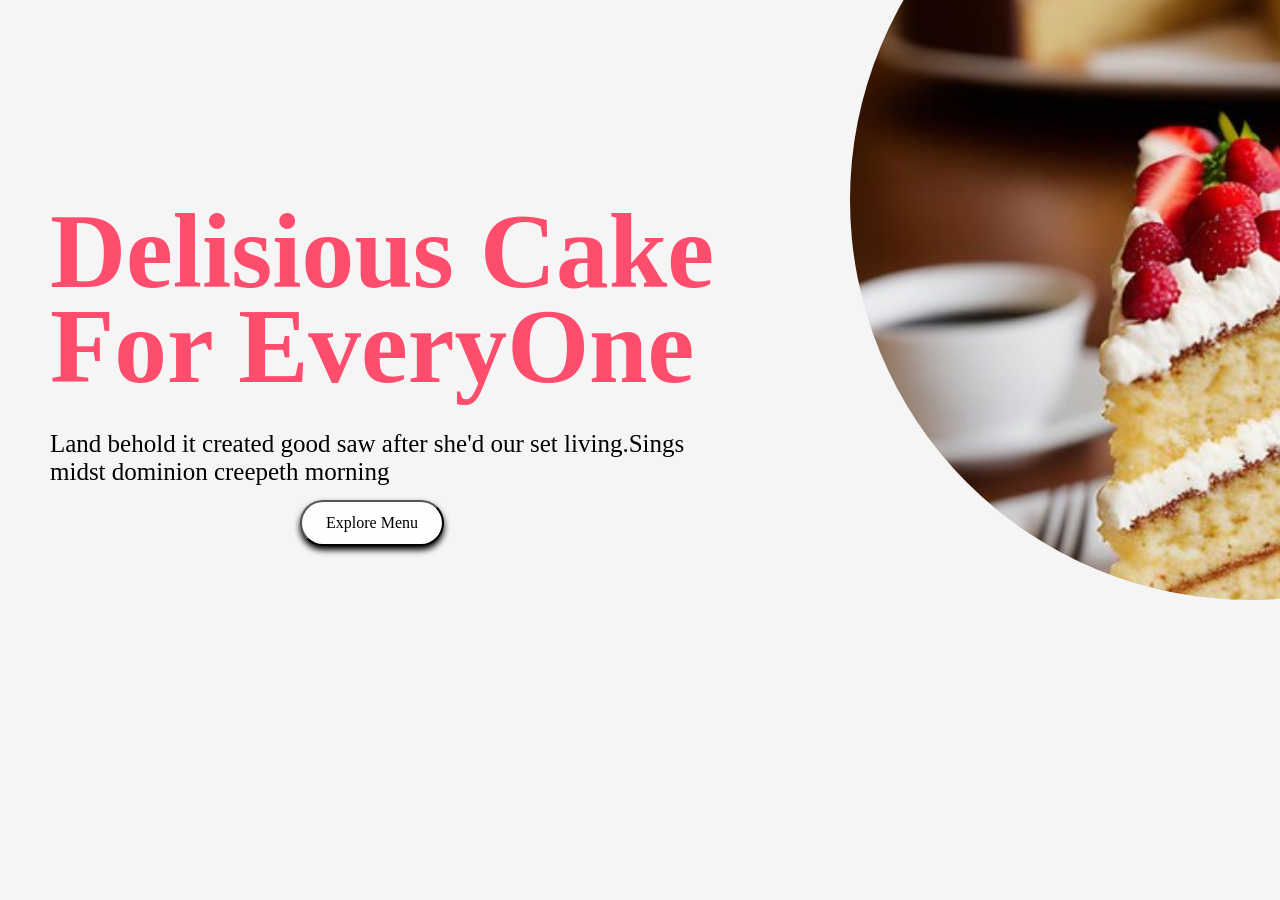
==== commit 523c794d: "Rename SethuCakes.html to index.html" ====
--- a/Sethu Cakes/index.html
+++ b/Sethu Cakes/index.html
@@ -1,1913 +1,36 @@
 <!DOCTYPE html>
-<html lang="en">
+<html>
 <head>
-    <meta charset="UTF-8">
-    <meta name="viewport" content="width=device-width, initial-scale=1.0">
-    <title>Sethu Cakes</title>
-    
+    <meta charset='utf-8'>
+    <meta http-equiv='X-UA-Compatible' content='IE=edge'>
+    <title>Page Title</title>
+    <meta name='viewport' content='width=device-width, initial-scale=1'>
     <link rel='stylesheet' type='text/css' media='screen' href='main.css'>
-    <link rel="stylesheet" href="menu1.css"/>
+    <script src='main.js'></script>
+
+     <link rel="stylesheet" href="style.css" />
 
 </head>
+<body>
+    <div class="circle">
+    <img src="cozy-restaurant-realistic-cake-high-detail_72772-24593.jpg" alt="Profile Image">
+  </div>
 
-<body class="body">
-  <header class="f">
-    <h2>🎂Sethu Cakes</h2>
+  <div>
+    <h1 class="h1"></h1>
+  </div>
+  <div class="h3">
+    <h3>Delisious Cake <br>
+    For EveryOne</h3>
+   </div>
+   <div class="p">
+      Land behold it created good saw after she'd our set living.Sings<br>
+      midst dominion creepeth morning
+   </div>
+   <div>
+    <button onclick="fadeAndGo()" class="btn" >Explore Menu</button>
+   </div>
 
-    <!-- Hamburger Icon -->
-    <div class="hamburger" onclick="toggleMenu()">
-      <span></span>
-      <span></span>
-      <span></span>
-    </div>
-
-    <!-- Navigation Menu -->
-    <ul class="nav-menu">
-      <li><a href="#home" onclick="toggleMenu()">Home</a></li>
-      <li><a href="#about" onclick="toggleMenu()">About</a></li>
-      <li><a href="#contact" onclick="toggleMenu()">Contact</a></li>
-    </ul>
-  </header>
-
-  <!-- JS MUST be here -->
-  <script>
-    function toggleMenu() {
-      document.querySelector('.nav-menu').classList.toggle('active');
-    }
-  </script>
-</body>
-
-
-
-  <section class="about" id="about">
-  <div class="about-box">
-    
-    <h2 >About Us</h2>
-    <p>
-      Welcome to <strong>Sethu Cakes</strong> — where every slice tells a story!  
-      We craft delicious cakes with love, passion, and the finest ingredients.  
-      Whether it's a birthday, wedding, or celebration, our creations are made  
-      to bring joy to every occasion.  
-    </p>
-    <p>
-      Our team of expert bakers ensures each cake is baked to perfection and  
-      beautifully decorated to match your vision. At Sethu Cakes, we believe  
-      that happiness begins with something sweet! 🍰
-    </p>
-  </div>
-  
-</section>
-<section>
-    <img src="peace.PNG" alt="pic" class="img">
-</section>
-<section>
-  <img src="two slice.png" alt="pic2" class="img2">
-</section>
-<section class="menu-section" id="home">
-  <div class="menu-container">
-    <h2 >Our Designs</h2>
-
-    <div class="menu-grid">
-      <!-- Cake 1 -->
-      
-
-      <div class="menu-item" onclick="openModal('cakeModal1')">
-        <img src="cake 4tos/New folder (47)/bike4.png" alt="Chocolate Cake">
-        <h3 class="h3">Bike Theme Cake</h3>
-        <p class="p">Beautifull Bike Theme Cake For a Bike lover.</p>
-       
-      </div>
-      
-        <div id="cakeModal1" class="modal">
-          <div class="modal-content">
-            <span class="close" onclick="closeModal('cakeModal1')">&times;</span>
-            
-            <div class="slider">
-              
-                <img class="slides" src="cake 4tos/New folder (47)/bike.jpg" alt="Bike cake Photo">
-                <img class="slides" src="cake 4tos/New folder (47)/bike2.jpg" alt="Bike cake Photo">
-                <img class="slides" src="cake 4tos/New folder (47)/bike3.jpg" alt="Bike cake Photo">
-              
-             </div>
-            <button class="prev" onclick="prevImage('cakeModal1')">&#10094;</button>
-            <button class="next" onclick="nextImage('cakeModal1')">&#10095;</button>
-            
-            <!-- Right: Text Info -->
-            <div class="modal-text">
-              <h3>Bike Theme Cake</h3>
-              <p class="a">
-               Made with softly with butter icing cake for boy's Birth day
-              </p>
-               <p class="b" >Prise:  3800 lkr</p>
-              <p class="b">Delivery available (Additional cost will add)</p>
-              <p>
-                <button class="btn" onclick="whatsApp(this)">Contact Me</button>
-              </p>
-            </div>
-          </div>
-        </div>
-
-      <!-- Cake 2 -->
-      <div class="menu-item" onclick="openModal('cakeModal2')">
-        <img src="cake 4tos/New folder (48)/doll3.png" alt="Vanilla Cake">
-        <h3>Doll Cake</h3>
-        <p>Soft vanilla layers topped with smooth buttercream frosting.</p>
-      </div>
-      <div id="cakeModal2" class="modal">
-          <div class="modal-content">
-            <span class="close" onclick="closeModal('cakeModal2')">&times;</span>
-            
-            <div class="slider">
-              
-                <img class="slides" src="cake 4tos/New folder (48)/doll.jpg" alt=" cake Photo">
-                <img class="slides" src="cake 4tos/New folder (48)/doll1.jpg" alt=" cake Photo">
-                <img class="slides" src="cake 4tos/New folder (48)/doll2.jpg" alt=" cake Photo">
-              
-             </div>
-            <button class="prev" onclick="prevImage('cakeModal2')">&#10094;</button>
-            <button class="next" onclick="nextImage('cakeModal2')">&#10095;</button>
-            
-            <!-- Right: Text Info -->
-            <div class="modal-text">
-              <h3>Doll Cake</h3>
-              <p class="a">
-               Hand made fonded icing doll with butter icing cake
-              </p>
-               <p class="b" >Prise:  3800 lkr</p>
-              <p class="b">Delivery available (Additional cost will add)</p>
-              <p>
-                <button class="btn" onclick="whatsApp(this)">Contact Me</button>
-              </p>
-            </div>
-          </div>
-        </div>
-
-
-      <!-- Cake 3 -->
-      <div class="menu-item" onclick="openModal('cakeModal3')">
-        <img src="cake 4tos/New folder/WhatsApp_Image_2025-10-23_at_00.02.32_189ddcd5-removebg-preview.png" alt="Red Velvet Cake">
-        <h3>Round Shape Cake</h3>
-        <p>Delicate cocoa flavor with velvety cream cheese icing.</p>
-      </div>
-      <div id="cakeModal3" class="modal">
-          <div class="modal-content">
-            <span class="close" onclick="closeModal('cakeModal3')">&times;</span>
-            
-            <div class="slider">
-              
-                <img class="slides" src="cake 4tos/New folder/WhatsApp Image 2025-10-23 at 00.02.32_189ddcd5.jpg" alt="cake Photo">
-                <img class="slides" src="cake 4tos/New folder/WhatsApp Image 2025-10-23 at 00.02.39_8df46bee.jpg" alt="cake Photo">
-                <img class="slides" src="cake 4tos/New folder/WhatsApp Image 2025-10-23 at 00.02.41_5da0167f.jpg" alt="cake Photo">
-              
-             </div>
-            <button class="prev" onclick="prevImage('cakeModal3')">&#10094;</button>
-            <button class="next" onclick="nextImage('cakeModal3')">&#10095;</button>
-            
-            <!-- Right: Text Info -->
-            <div class="modal-text">
-              <h3>Round Shape Cake</h3>
-              <p class="a">
-               Butter cake corvered and decorated with butter icing.
-              </p>
-               <p class="b" >Prise:  3500 lkr</p>
-              <p class="b">Delivery available (Additional cost will add)</p>
-              <p>
-                <button class="btn" onclick="whatsApp(this)">Contact Me</button>
-              </p>
-            </div>
-          </div>
-        </div>
-
-
-      <!-- Cake 4 -->
-     
-      <div class="menu-item" onclick="openModal('cakeModal4')">
-        <img src="cake 4tos/New folder (2)/cake4.png" alt="Red Velvet Cake">
-        <h3>Red Velvet</h3>
-        <p>Delicate cocoa flavor with velvety cream cheese icing.</p>
-      </div>
-      <div id="cakeModal4" class="modal">
-          <div class="modal-content">
-            <span class="close" onclick="closeModal('cakeModal4')">&times;</span>
-            
-            <div class="slider">
-              
-                <img class="slides" src="cake 4tos/New folder (2)/cake1.jpg" alt="cake Photo">
-                <img class="slides" src="cake 4tos/New folder (2)/cake2.jpg" alt="cake Photo">
-                <img class="slides" src="cake 4tos/New folder (2)/cake3.jpg" alt="cake Photo">
-              
-             </div>
-            <button class="prev" onclick="prevImage('cakeModal4')">&#10094;</button>
-            <button class="next" onclick="nextImage('cakeModal4')">&#10095;</button>
-            
-            <!-- Right: Text Info -->
-            <div class="modal-text">
-              <h3>Red Velvet</h3>
-              <p class="a">
-               Chocolate cake corvered with butter icing and decorated with butter icing
-              </p>
-               <p class="b" >Prise:  3500 lkr</p>
-              <p class="b">Delivery available (Additional cost will add)</p>
-              <p>
-                <button class="btn" onclick="whatsApp(this)">Contact Me</button>
-              </p>
-            </div>
-          </div>
-        </div>
-
-      
-
-      <!-- Cake 5 -->
-     <div class="menu-item" onclick="openModal('cakeModal5')">
-        <img src="cake 4tos/New folder (3)/cake4.png" alt="cake photo">
-        <h3>Chocolate Drip Cake</h3>
-        <p>Delicate cocoa flavor with velvety cream icing.</p>
-      </div>
-      <div id="cakeModal5" class="modal">
-          <div class="modal-content">
-            <span class="close" onclick="closeModal('cakeModal5')">&times;</span>
-            
-            <div class="slider">
-              
-                <img class="slides" src="cake 4tos/New folder (3)/cake1.jpg" alt="cake Photo">
-                <img class="slides" src="cake 4tos/New folder (3)/cake2.jpg" alt="cake Photo">
-                <img class="slides" src="cake 4tos/New folder (3)/cake3.jpg" alt="cake Photo">
-              
-             </div>
-            <button class="prev" onclick="prevImage('cakeModal5')">&#10094;</button>
-            <button class="next" onclick="nextImage('cakeModal5')">&#10095;</button>
-            
-            <!-- Right: Text Info -->
-            <div class="modal-text">
-              <h3>Chocolate Drip Cake</h3>
-              <p class="a">
-               Made with softly with chocolate cake & covered from butter icing & Chocolate diped
-              </p>
-               <p class="b" >Prise:  3800 lkr</p>
-              <p class="b">Delivery available (Additional cost will add)</p>
-              <p>
-                <button class="btn" onclick="whatsApp(this)">Contact Me</button>
-              </p>
-            </div>
-          </div>
-        </div>
-
-
-      <!-- Cake 6 -->
-      <div class="menu-item" onclick="openModal('cakeModal6')">
-        <img src="cake 4tos/New folder (4)/cake3.png" alt="cake photo">
-        <h3>Unicore Cake</h3>
-        <p>Unicorn theme cake for Birthday Girl.</p>
-      </div>
-      <div id="cakeModal6" class="modal">
-          <div class="modal-content">
-            <span class="close" onclick="closeModal('cakeModal6')">&times;</span>
-            
-            <div class="slider">
-              
-                <img class="slides" src="cake 4tos/New folder (4)/cake1.jpg" alt="cake Photo">
-                <img class="slides" src="cake 4tos/New folder (4)/cake2.jpg" alt="cake Photo">
-                
-              
-             </div>
-            <button class="prev" onclick="prevImage('cakeModal6')">&#10094;</button>
-            <button class="next" onclick="nextImage('cakeModal6')">&#10095;</button>
-            
-            <!-- Right: Text Info -->
-            <div class="modal-text">
-              <h3>Unicorn Cake</h3>
-              <p class="a">
-               Butter cake corverd with butter icing & used Unicorn topin.
-              </p>
-               <p class="b" >Prise:  3500 lkr</p>
-              <p class="b">Delivery available (Additional cost will add)</p>
-              <p>
-                <button class="btn" onclick="whatsApp(this)">Contact Me</button>
-              </p>
-            </div>
-          </div>
-        </div>
-
-      <!-- Cake 7 -->
-      <div class="menu-item" onclick="openModal('cakeModal7')">
-        <img src="cake 4tos/New folder (5)/cake4.png" alt="cake photo">
-        <h3>Kid Cake</h3>
-        <p>Decorated Cake for kid letters reading day.</p>
-      </div>
-      <div id="cakeModal7" class="modal">
-          <div class="modal-content">
-            <span class="close" onclick="closeModal('cakeModal7')">&times;</span>
-            
-            <div class="slider">
-              
-                <img class="slides" src="cake 4tos/New folder (5)/cake1.jpg" alt="cake Photo">
-                <img class="slides" src="cake 4tos/New folder (5)/cake2.jpg" alt="cake Photo">
-                <img class="slides" src="cake 4tos/New folder (5)/cake3.jpg" alt="cake Photo">
-                
-              
-             </div>
-            <button class="prev" onclick="prevImage('cakeModal7')">&#10094;</button>
-            <button class="next" onclick="nextImage('cakeModal7')">&#10095;</button>
-            
-            <!-- Right: Text Info -->
-            <div class="modal-text">
-              <h3>Kid Cake</h3>
-              <p class="a">
-               Butter cake covered with fonded icinc and hand made fonded decoration .
-              </p>
-               <p class="b" >Prise:  3900 lkr</p>
-              <p class="b">Delivery available (Additional cost will add)</p>
-              <p>
-                <button class="btn" onclick="whatsApp(this)">Contact Me</button>
-              </p>
-            </div>
-          </div>
-        </div>
-
-
-      <!-- Cake 8 -->
-      <div class="menu-item" onclick="openModal('cakeModal8')">
-        <img src="cake 4tos/New folder (6)/cake4.png" alt="cake photo">
-        <h3>Round Shape Cake</h3>
-        <p>Round Shape normal Birthday Cake.</p>
-      </div>
-      <div id="cakeModal8" class="modal">
-          <div class="modal-content">
-            <span class="close" onclick="closeModal('cakeModal8')">&times;</span>
-            
-            <div class="slider">
-              
-                <img class="slides" src="cake 4tos/New folder (6)/cake1.jpg" alt="cake Photo">
-                <img class="slides" src="cake 4tos/New folder (6)/cake2.jpg" alt="cake Photo">
-                <img class="slides" src="cake 4tos/New folder (6)/cake3.jpg" alt="cake Photo">
-                
-              
-             </div>
-            <button class="prev" onclick="prevImage('cakeModal8')">&#10094;</button>
-            <button class="next" onclick="nextImage('cakeModal8')">&#10095;</button>
-            
-            <!-- Right: Text Info -->
-            <div class="modal-text">
-              <h3>Round Shape Cake</h3>
-              <p class="a">
-               Butter cake covered & decorated with butter icing cake.
-              </p>
-               <p class="b" >Prise:  3500 lkr</p>
-              <p class="b">Delivery available (Additional cost will add)</p>
-              <p>
-                <button class="btn" onclick="whatsApp(this)">Contact Me</button>
-              </p>
-            </div>
-          </div>
-        </div>
-
-
-      <!-- Cake 9 -->
-      <div class="menu-item" onclick="openModal('cakeModal9')">
-        <img src="cake 4tos/New folder (7)/rose3.png" alt="cake photo">
-        <h3>Round Rose Theme Cake</h3>
-        <p>Romantic Roses theme Cake.</p>
-      </div>
-      <div id="cakeModal9" class="modal">
-          <div class="modal-content">
-            <span class="close" onclick="closeModal('cakeModal9')">&times;</span>
-            
-            <div class="slider">
-              
-                <img class="slides" src="cake 4tos/New folder (7)/rose.jpg" alt="cake Photo">
-                <img class="slides" src="cake 4tos/New folder (7)/rose2.jpg" alt="cake Photo">
-                
-                
-              
-             </div>
-            <button class="prev" onclick="prevImage('cakeModal9')">&#10094;</button>
-            <button class="next" onclick="nextImage('cakeModal9')">&#10095;</button>
-            
-            <!-- Right: Text Info -->
-            <div class="modal-text">
-              <h3>Round Rose Theme Cake</h3>
-              <p class="a">
-               Corverd with butter icing & decorated with fonded roses.
-              </p>
-               <p class="b" >Prise:  3500 lkr</p>
-              <p class="b">Delivery available (Additional cost will add)</p>
-              <p>
-                <button class="btn" onclick="whatsApp(this)">Contact Me</button>
-              </p>
-            </div>
-          </div>
-        </div>
-
-        
-      <!-- Cake 10 -->
-      <div class="menu-item" onclick="openModal('cakeModal10')">
-        <img src="cake 4tos/New folder (8)/cake3.png" alt="cake photo">
-        <h3>Japanies Theme Cake</h3>
-        <p>Japanies Theme Cake for a fearwell.</p>
-      </div>
-      <div id="cakeModal10" class="modal">
-          <div class="modal-content">
-            <span class="close" onclick="closeModal('cakeModal10')">&times;</span>
-            
-            <div class="slider">
-              
-                <img class="slides" src="cake 4tos/New folder (8)/cake1.jpg" alt="cake Photo">
-                <img class="slides" src="cake 4tos/New folder (8)/cake2.jpg" alt="cake Photo">
-                
-                
-              
-             </div>
-            <button class="prev" onclick="prevImage('cakeModal10')">&#10094;</button>
-            <button class="next" onclick="nextImage('cakeModal10')">&#10095;</button>
-            
-            <!-- Right: Text Info -->
-            <div class="modal-text">
-              <h3>Japanies Theme Cake</h3>
-              <p class="a">
-               Corverd with butter icing & fonded icing & decorated with fresh flowers.
-              </p>
-               <p class="b" >Prise:  3800 lkr</p>
-              <p class="b">Delivery available (Additional cost will add)</p>
-              <p>
-                <button class="btn" onclick="whatsApp(this)">Contact Me</button>
-              </p>
-            </div>
-          </div>
-        </div>
-
-
-      <!-- Cake 11 -->
-      <div class="menu-item" onclick="openModal('cakeModal11')">
-        <img src="cake 4tos/New folder (9)/cake4.png" alt="cake photo">
-        <h3>Unicorn Theme Cake</h3>
-        <p>Unicorn Theme Cake for Birthday girl.</p>
-      </div>
-      <div id="cakeModal11" class="modal">
-          <div class="modal-content">
-            <span class="close" onclick="closeModal('cakeModal11')">&times;</span>
-            
-            <div class="slider">
-              
-                <img class="slides" src="cake 4tos/New folder (9)/cake1.jpg" alt="cake Photo">
-                <img class="slides" src="cake 4tos/New folder (9)/cake2.jpg" alt="cake Photo">
-                <img class="slides" src="cake 4tos/New folder (9)/cake3.jpg" alt="cake Photo">
-                
-                
-              
-             </div>
-            <button class="prev" onclick="prevImage('cakeModal11')">&#10094;</button>
-            <button class="next" onclick="nextImage('cakeModal11')">&#10095;</button>
-            
-            <!-- Right: Text Info -->
-            <div class="modal-text">
-              <h3>Unicorn Theme Cake</h3>
-              <p class="a">
-               Corverd with butter icing and use beautifull topins to decorate.
-              </p>
-               <p class="b" >Prise:  3500 lkr</p>
-              <p class="b">Delivery available (Additional cost will add)</p>
-              <p>
-                <button class="btn" onclick="whatsApp(this)">Contact Me</button>
-              </p>
-            </div>
-          </div>
-        </div>
-
-
-      <!-- Cake 12 -->
-      <div class="menu-item" onclick="openModal('cakeModal12')">
-        <img src="cake 4tos/New folder (10)/cake4.png" alt="cake photo">
-        <h3>Cricket Theme Cake</h3>
-        <p>Cricket Theme Cake for Birthday boy.</p>
-      </div>
-      <div id="cakeModal12" class="modal">
-          <div class="modal-content">
-            <span class="close" onclick="closeModal('cakeModal12')">&times;</span>
-            
-            <div class="slider">
-              
-                <img class="slides" src="cake 4tos/New folder (10)/cake1.jpg" alt="cake Photo">
-                <img class="slides" src="cake 4tos/New folder (10)/cake2.jpg" alt="cake Photo">
-                <img class="slides" src="cake 4tos/New folder (10)/cake3.jpg" alt="cake Photo">
-                
-                
-              
-             </div>
-            <button class="prev" onclick="prevImage('cakeModal12')">&#10094;</button>
-            <button class="next" onclick="nextImage('cakeModal12')">&#10095;</button>
-            
-            <!-- Right: Text Info -->
-            <div class="modal-text">
-              <h3>Cricket Theme Cake</h3>
-              <p class="a">
-               Corverd with butter icing and decorated with fonded bat and ball.
-              </p>
-               <p class="b" >Prise:  3500 lkr</p>
-              <p class="b">Delivery available (Additional cost will add)</p>
-              <p>
-                <button class="btn" onclick="whatsApp(this)">Contact Me</button>
-              </p>
-            </div>
-          </div>
-        </div>
-
-
-      <!-- Cake 13 -->
-      <div class="menu-item" onclick="openModal('cakeModal13')">
-        <img src="cake 4tos/New folder (11)/cake4.png" alt="cake photo">
-        <h3>Princes Theme Cake</h3>
-        <p>Princes Theme Cake for Birthday girl.</p>
-      </div>
-      <div id="cakeModal13" class="modal">
-          <div class="modal-content">
-            <span class="close" onclick="closeModal('cakeModal13')">&times;</span>
-            
-            <div class="slider">
-              
-                <img class="slides" src="cake 4tos/New folder (11)/cake1.jpg" alt="cake Photo">
-                <img class="slides" src="cake 4tos/New folder (11)/cake2.jpg" alt="cake Photo">
-                <img class="slides" src="cake 4tos/New folder (11)/cake3.jpg" alt="cake Photo">
-                
-                
-              
-             </div>
-            <button class="prev" onclick="prevImage('cakeModal13')">&#10094;</button>
-            <button class="next" onclick="nextImage('cakeModal13')">&#10095;</button>
-            
-            <!-- Right: Text Info -->
-            <div class="modal-text">
-              <h3>Princes Theme Cake</h3>
-              <p class="a">
-               Corverd with butter icing and use beautifull Princes topin for decoration.
-              </p>
-               <p class="b" >Prise:  3500 lkr</p>
-              <p class="b">Delivery available (Additional cost will add)</p>
-              <p>
-                <button class="btn" onclick="whatsApp(this)">Contact Me</button>
-              </p>
-            </div>
-          </div>
-        </div>
-
-
-      <!-- Cake 14 -->
-      <div class="menu-item" onclick="openModal('cakeModal14')">
-        <img src="cake 4tos/New folder (12)/cake4.png" alt="cake photo">
-        <h3>Kuromi Theme Cake</h3>
-        <p>Cute Kuromi Theme Cake for Birthday girl.</p>
-      </div>
-      <div id="cakeModal14" class="modal">
-          <div class="modal-content">
-            <span class="close" onclick="closeModal('cakeModal14')">&times;</span>
-            
-            <div class="slider">
-              
-                <img class="slides" src="cake 4tos/New folder (12)/cake1.jpg" alt="cake Photo">
-                <img class="slides" src="cake 4tos/New folder (12)/cake2.jpg" alt="cake Photo">
-                <img class="slides" src="cake 4tos/New folder (12)/cake3.jpg" alt="cake Photo">
-                
-                
-              
-             </div>
-            <button class="prev" onclick="prevImage('cakeModal14')">&#10094;</button>
-            <button class="next" onclick="nextImage('cakeModal14')">&#10095;</button>
-            
-            <!-- Right: Text Info -->
-            <div class="modal-text">
-              <h3>Kuromi Theme Cake</h3>
-              <p class="a">
-               Corverd with butter icing & use beautifull topins & Deco balls to decorate.
-              </p>
-               <p class="b" >Prise:  3500 lkr</p>
-              <p class="b">Delivery available (Additional cost will add)</p>
-              <p>
-                <button class="btn" onclick="whatsApp(this)">Contact Me</button>
-              </p>
-            </div>
-          </div>
-        </div>
-
-
-      <!-- Cake 15 -->
-      <div class="menu-item" onclick="openModal('cakeModal15')">
-        <img src="cake 4tos/New folder (13)/cake4.png" alt="cake photo">
-        <h3>Spider Man Theme Cake</h3>
-        <p>Spider Man Theme Cake for Birthday boy.</p>
-      </div>
-      <div id="cakeModal15" class="modal">
-          <div class="modal-content">
-            <span class="close" onclick="closeModal('cakeModal15')">&times;</span>
-            
-            <div class="slider">
-              
-                <img class="slides" src="cake 4tos/New folder (13)/cake1.jpg" alt="cake Photo">
-                <img class="slides" src="cake 4tos/New folder (13)/cake2.jpg" alt="cake Photo">
-                <img class="slides" src="cake 4tos/New folder (13)/cake3.jpg" alt="cake Photo">
-                
-                
-              
-             </div>
-            <button class="prev" onclick="prevImage('cakeModal15')">&#10094;</button>
-            <button class="next" onclick="nextImage('cakeModal15')">&#10095;</button>
-            
-            <!-- Right: Text Info -->
-            <div class="modal-text">
-              <h3>Spider Man Theme Cake</h3>
-              <p class="a">
-               Corverd with butter icing & used spider man doll.
-              </p>
-               <p class="b" >Prise:  3500 lkr</p>
-              <p class="b">Delivery available (Additional cost will add)</p>
-              <p>
-                <button class="btn" onclick="whatsApp(this)">Contact Me</button>
-              </p>
-            </div>
-          </div>
-        </div>
-        
-
-      <!-- Cake 16 -->
-      <div class="menu-item" onclick="openModal('cakeModal16')">
-        <img src="cake 4tos/New folder (14)/cake4.png" alt="cake photo">
-        <h3>Angele Theme Cake</h3>
-        <p>Cute Angele Theme Cake for little angele.</p>
-      </div>
-      <div id="cakeModal16" class="modal">
-          <div class="modal-content">
-            <span class="close" onclick="closeModal('cakeModal16')">&times;</span>
-            
-            <div class="slider">
-              
-                <img class="slides" src="cake 4tos/New folder (14)/cake1.jpg" alt="cake Photo">
-                <img class="slides" src="cake 4tos/New folder (14)/cake2.jpg" alt="cake Photo">
-                <img class="slides" src="cake 4tos/New folder (14)/cake3.jpg" alt="cake Photo">
-                
-                
-              
-             </div>
-            <button class="prev" onclick="prevImage('cakeModal16')">&#10094;</button>
-            <button class="next" onclick="nextImage('cakeModal16')">&#10095;</button>
-            
-            <!-- Right: Text Info -->
-            <div class="modal-text">
-              <h3>Angele Theme Cake</h3>
-              <p class="a">
-               Corverd with butter icing & use beautifull topins & Deco balls to decorate.
-              </p>
-               <p class="b" >Prise:  3500 lkr</p>
-              <p class="b">Delivery available (Additional cost will add)</p>
-              <p>
-                <button class="btn" onclick="whatsApp(this)">Contact Me</button>
-              </p>
-            </div>
-          </div>
-        </div>
-
-
-
-        <!-- Cake 17 -->
-      <div class="menu-item" onclick="openModal('cakeModal17')">
-        <img src="cake 4tos/New folder (15)/cake4.png" alt="cake photo">
-        <h3>Round Shape Cake</h3>
-        <p>Round Shape Romantic Cake for Birthday girl.</p>
-      </div>
-      <div id="cakeModal17" class="modal">
-          <div class="modal-content">
-            <span class="close" onclick="closeModal('cakeModal17')">&times;</span>
-            
-            <div class="slider">
-              
-                <img class="slides" src="cake 4tos/New folder (15)/cake1.jpg" alt="cake Photo">
-                <img class="slides" src="cake 4tos/New folder (15)/cake2.jpg" alt="cake Photo">
-                <img class="slides" src="cake 4tos/New folder (15)/cake3.jpg" alt="cake Photo">
-                
-                
-              
-             </div>
-            <button class="prev" onclick="prevImage('cakeModal17')">&#10094;</button>
-            <button class="next" onclick="nextImage('cakeModal17')">&#10095;</button>
-            
-            <!-- Right: Text Info -->
-            <div class="modal-text">
-              <h3>Round Shape Cake</h3>
-              <p class="a">
-               Corverd with butter icing & decorated with hand made flowers.
-              </p>
-               <p class="b" >Prise:  3500 lkr</p>
-              <p class="b">Delivery available (Additional cost will add)</p>
-              <p>
-                <button class="btn" onclick="whatsApp(this)">Contact Me</button>
-              </p>
-            </div>
-          </div>
-        </div>
-
-
-        <!-- Cake 18 -->
-      <div class="menu-item" onclick="openModal('cakeModal18')">
-        <img src="cake 4tos/New folder (16)/cake4.png" alt="cake photo">
-        <h3>Bike Theme Cake</h3>
-        <p>Bike Theme Cake for bike lover boy's Birthday.</p>
-      </div>
-      <div id="cakeModal18" class="modal">
-          <div class="modal-content">
-            <span class="close" onclick="closeModal('cakeModal18')">&times;</span>
-            
-            <div class="slider">
-              
-                <img class="slides" src="cake 4tos/New folder (16)/cake1.jpg" alt="cake Photo">
-                <img class="slides" src="cake 4tos/New folder (16)/cake2.jpg" alt="cake Photo">
-                <img class="slides" src="cake 4tos/New folder (16)/cake3.jpg" alt="cake Photo">
-                
-                
-              
-             </div>
-            <button class="prev" onclick="prevImage('cakeModal18')">&#10094;</button>
-            <button class="next" onclick="nextImage('cakeModal18')">&#10095;</button>
-            
-            <!-- Right: Text Info -->
-            <div class="modal-text">
-              <h3>Bike Theme Cake</h3>
-              <p class="a">
-               Corverd with butter icing & used bike theme topins.
-              </p>
-               <p class="b" >Prise:  3500 lkr</p>
-              <p class="b">Delivery available (Additional cost will add)</p>
-              <p>
-                <button class="btn" onclick="whatsApp(this)">Contact Me</button>
-              </p>
-            </div>
-          </div>
-        </div>
-
-
-      <!-- Cake 19 -->
-      <div class="menu-item" onclick="openModal('cakeModal19')">
-        <img src="cake 4tos/New folder (17)/cake4.png" alt="cake photo">
-        <h3>Heart Shape Cake</h3>
-        <p>Heart Shape Romantic Cake for Birthday girl.</p>
-      </div>
-      <div id="cakeModal19" class="modal">
-          <div class="modal-content">
-            <span class="close" onclick="closeModal('cakeModal19')">&times;</span>
-            
-            <div class="slider">
-              
-                <img class="slides" src="cake 4tos/New folder (17)/cake1.jpg" alt="cake Photo">
-                <img class="slides" src="cake 4tos/New folder (17)/cake2.jpg" alt="cake Photo">
-                <img class="slides" src="cake 4tos/New folder (17)/cake3.jpg" alt="cake Photo">
-                
-                
-              
-             </div>
-            <button class="prev" onclick="prevImage('cakeModal19')">&#10094;</button>
-            <button class="next" onclick="nextImage('cakeModal19')">&#10095;</button>
-            
-            <!-- Right: Text Info -->
-            <div class="modal-text">
-              <h3>Heart Shape Cake</h3>
-              <p class="a">
-               Decorated and corverd with butter icing cake.
-              </p>
-               <p class="b" >Prise:  3500 lkr</p>
-              <p class="b">Delivery available (Additional cost will add)</p>
-              <p>
-                <button class="btn" onclick="whatsApp(this)">Contact Me</button>
-              </p>
-            </div>
-          </div>
-        </div>
-
-
-      <!-- Cake 20 -->
-      <div class="menu-item" onclick="openModal('cakeModal20')">
-        <img src="cake 4tos/New folder (18)/cake4.png" alt="cake photo">
-        <h3>Princes Theme Cake</h3>
-        <p>Cute princes Theme Cake for little princes.</p>
-      </div>
-      <div id="cakeModal20" class="modal">
-          <div class="modal-content">
-            <span class="close" onclick="closeModal('cakeModal20')">&times;</span>
-            
-            <div class="slider">
-              
-                <img class="slides" src="cake 4tos/New folder (18)/cake1.jpg" alt="cake Photo">
-                <img class="slides" src="cake 4tos/New folder (18)/cake2.jpg" alt="cake Photo">
-                <img class="slides" src="cake 4tos/New folder (18)/cake3.jpg" alt="cake Photo">
-
-                
-                
-              
-             </div>
-            <button class="prev" onclick="prevImage('cakeModal20')">&#10094;</button>
-            <button class="next" onclick="nextImage('cakeModal20')">&#10095;</button>
-            
-            <!-- Right: Text Info -->
-            <div class="modal-text">
-              <h3>Princes Theme Cake</h3>
-              <p class="a">
-               Corverd with butter icing & use beautifull topins to decorate.
-              </p>
-               <p class="b" >Prise:  3500 lkr</p>
-              <p class="b">Delivery available (Additional cost will add)</p>
-              <p>
-                <button class="btn" onclick="whatsApp(this)">Contact Me</button>
-              </p>
-            </div>
-          </div>
-        </div>
-
-
-
-      <!-- Cake 21 -->
-      <div class="menu-item" onclick="openModal('cakeModal21')">
-        <img src="cake 4tos/New folder (19)/cake4.png" alt="cake photo">
-        <h3>Round Shape Cake</h3>
-        <p>Round Shape luxuery looks cake.</p>
-      </div>
-      <div id="cakeModal21" class="modal">
-          <div class="modal-content">
-            <span class="close" onclick="closeModal('cakeModal21')">&times;</span>
-            
-            <div class="slider">
-              
-                <img class="slides" src="cake 4tos/New folder (19)/cake1.jpg" alt="cake Photo">
-                <img class="slides" src="cake 4tos/New folder (19)/cake2.jpg" alt="cake Photo">
-                <img class="slides" src="cake 4tos/New folder (19)/cake3.jpg" alt="cake Photo">
-
-                
-                
-              
-             </div>
-            <button class="prev" onclick="prevImage('cakeModal21')">&#10094;</button>
-            <button class="next" onclick="nextImage('cakeModal21')">&#10095;</button>
-            
-            <!-- Right: Text Info -->
-            <div class="modal-text">
-              <h3>Round Shape Cake</h3>
-              <p class="a">
-               Corverd with butter icing & chocolate driped for half of the cake.
-              </p>
-               <p class="b" >Prise:  3800 lkr</p>
-              <p class="b">Delivery available (Additional cost will add)</p>
-              <p>
-                <button class="btn" onclick="whatsApp(this)">Contact Me</button>
-              </p>
-            </div>
-          </div>
-        </div>
-
-
-
-      <!-- Cake 22 -->
-      <div class="menu-item" onclick="openModal('cakeModal22')">
-        <img src="cake 4tos/New folder (20)/cake4.png" alt="cake photo">
-        <h3>Minnie Mouse Theme Cake</h3>
-        <p>Cute rounded cake for birthday girl.</p>
-      </div>
-      <div id="cakeModal22" class="modal">
-          <div class="modal-content">
-            <span class="close" onclick="closeModal('cakeModal22')">&times;</span>
-            
-            <div class="slider">
-              
-                <img class="slides" src="cake 4tos/New folder (20)/cake1.jpg" alt="cake Photo">
-                <img class="slides" src="cake 4tos/New folder (20)/cake2.jpg" alt="cake Photo">
-                <img class="slides" src="cake 4tos/New folder (20)/cake3.jpg" alt="cake Photo">
-
-                
-                
-              
-             </div>
-            <button class="prev" onclick="prevImage('cakeModal22')">&#10094;</button>
-            <button class="next" onclick="nextImage('cakeModal22')">&#10095;</button>
-            
-            <!-- Right: Text Info -->
-            <div class="modal-text">
-              <h3>Minnie Mouse Theme Cake</h3>
-              <p class="a">
-               Corverd with butter icing & decorated with toppins.
-              </p>
-               <p class="b" >Prise:  3500 lkr</p>
-              <p class="b">Delivery available (Additional cost will add)</p>
-              <p>
-                <button class="btn" onclick="whatsApp(this)">Contact Me</button>
-              </p>
-            </div>
-          </div>
-        </div>
-
-      <!-- Cake 23 -->
-      <div class="menu-item" onclick="openModal('cakeModal23')">
-        <img src="cake 4tos/New folder (21)/cake4.png" alt="cake photo">
-        <h3>Round Shape Cake</h3>
-        <p>Rounded shape Birthday Cake Full with Chocolate.</p>
-      </div>
-      <div id="cakeModal23" class="modal">
-          <div class="modal-content">
-            <span class="close" onclick="closeModal('cakeModal23')">&times;</span>
-            
-            <div class="slider">
-              
-                <img class="slides" src="cake 4tos/New folder (21)/cake1.jpg" alt="cake Photo">
-                <img class="slides" src="cake 4tos/New folder (21)/cake2.jpg" alt="cake Photo">
-                <img class="slides" src="cake 4tos/New folder (21)/cake3.jpg" alt="cake Photo">
-
-                
-                
-              
-             </div>
-            <button class="prev" onclick="prevImage('cakeModal23')">&#10094;</button>
-            <button class="next" onclick="nextImage('cakeModal23')">&#10095;</button>
-            
-            <!-- Right: Text Info -->
-            <div class="modal-text">
-              <h3>Round Shape Cake</h3>
-              <p class="a">
-               Corverd with butter icing and chocolate sprinkels used chocolate icing cupcakes to decorate.
-              </p>
-               <p class="b" >Prise:  4300 lkr</p>
-              <p class="b">Delivery available (Additional cost will add)</p>
-              <p>
-                <button class="btn" onclick="whatsApp(this)">Contact Me</button>
-              </p>
-            </div>
-          </div>
-        </div>
-
-
-      <!-- Cake 24 -->
-      <div class="menu-item" onclick="openModal('cakeModal24')">
-        <img src="cake 4tos/New folder (22)/cake4.png" alt="cake photo">
-        <h3>Angle theme Cake</h3>
-        <p>Cute angle theme cake for a little angle.</p>
-      </div>
-      <div id="cakeModal24" class="modal">
-          <div class="modal-content">
-            <span class="close" onclick="closeModal('cakeModal24')">&times;</span>
-            
-            <div class="slider">
-              
-                <img class="slides" src="cake 4tos/New folder (22)/cake1.jpg" alt="cake Photo">
-                <img class="slides" src="cake 4tos/New folder (22)/cake2.jpg" alt="cake Photo">
-                <img class="slides" src="cake 4tos/New folder (22)/cake3.jpg" alt="cake Photo">
-
-                
-                
-              
-             </div>
-            <button class="prev" onclick="prevImage('cakeModal24')">&#10094;</button>
-            <button class="next" onclick="nextImage('cakeModal24')">&#10095;</button>
-            
-            <!-- Right: Text Info -->
-            <div class="modal-text">
-              <h3>Angle Theme Cake</h3>
-              <p class="a">
-               Corverd with butter icing & decorated with cute angle topins.
-              </p>
-               <p class="b" >Prise:  3500 lkr</p>
-              <p class="b">Delivery available (Additional cost will add)</p>
-              <p>
-                <button class="btn" onclick="whatsApp(this)">Contact Me</button>
-              </p>
-            </div>
-          </div>
-        </div>
-
-
-        <!-- Cake 25 -->
-      <div class="menu-item" onclick="openModal('cakeModal25')">
-        <img src="cake 4tos/New folder (23)/cake4.png" alt="cake photo">
-        <h3>Car Theme Cake</h3>
-        <p>Car theme Cake for a Car lover's B'day.</p>
-      </div>
-      <div id="cakeModal25" class="modal">
-          <div class="modal-content">
-            <span class="close" onclick="closeModal('cakeModal25')">&times;</span>
-            
-            <div class="slider">
-              
-                <img class="slides" src="cake 4tos/New folder (23)/cake1.jpg" alt="cake Photo">
-                <img class="slides" src="cake 4tos/New folder (23)/cake2.jpg" alt="cake Photo">
-                <img class="slides" src="cake 4tos/New folder (23)/cake3.jpg" alt="cake Photo">
-
-                
-                
-              
-             </div>
-            <button class="prev" onclick="prevImage('cakeModal25')">&#10094;</button>
-            <button class="next" onclick="nextImage('cakeModal25')">&#10095;</button>
-            
-            <!-- Right: Text Info -->
-            <div class="modal-text">
-              <h3>Car Theme Cake</h3>
-              <p class="a">
-               Corverd with butter icing & chocolate driped, used beautifull topins to decorate.
-              </p>
-               <p class="b" >Prise:  3800 lkr</p>
-              <p class="b">Delivery available (Additional cost will add)</p>
-              <p>
-                <button class="btn" onclick="whatsApp(this)">Contact Me</button>
-              </p>
-            </div>
-          </div>
-        </div>
-
-
-      <!-- Cake 26 -->
-      <div class="menu-item" onclick="openModal('cakeModal26')">
-        <img src="cake 4tos/New folder (24)/cake4.png" alt="cake photo">
-        <h3>Square Shape Cake</h3>
-        <p>Square shape Birthday cake.</p>
-      </div>
-      <div id="cakeModal26" class="modal">
-          <div class="modal-content">
-            <span class="close" onclick="closeModal('cakeModal26')">&times;</span>
-            
-            <div class="slider">
-              
-                <img class="slides" src="cake 4tos/New folder (24)/cake1.jpg" alt="cake Photo">
-                <img class="slides" src="cake 4tos/New folder (24)/cake2.jpg" alt="cake Photo">
-                <img class="slides" src="cake 4tos/New folder (24)/cake3.jpg" alt="cake Photo">
-
-                
-                
-              
-             </div>
-            <button class="prev" onclick="prevImage('cakeModal26')">&#10094;</button>
-            <button class="next" onclick="nextImage('cakeModal26')">&#10095;</button>
-            
-            <!-- Right: Text Info -->
-            <div class="modal-text">
-              <h3>Square Shape Cake</h3>
-              <p class="a">
-               Corverd Decorated with butter icing.
-              </p>
-               <p class="b" >Prise:  3500 lkr</p>
-              <p class="b">Delivery available (Additional cost will add)</p>
-              <p>
-                <button class="btn" onclick="whatsApp(this)">Contact Me</button>
-              </p>
-            </div>
-          </div>
-        </div>
-
-
-      <!-- Cake 27 -->
-      <div class="menu-item" onclick="openModal('cakeModal27')">
-        <img src="cake 4tos/New folder (25)/cake4.png" alt="cake photo">
-        <h3>Spider Man Theme Cake</h3>
-        <p>Round shpe Spider Man Theme Cake for a Birthday boy.</p>
-      </div>
-      <div id="cakeModal27" class="modal">
-          <div class="modal-content">
-            <span class="close" onclick="closeModal('cakeModal27')">&times;</span>
-            
-            <div class="slider">
-              
-                <img class="slides" src="cake 4tos/New folder (25)/cake1.jpg" alt="cake Photo">
-                <img class="slides" src="cake 4tos/New folder (25)/cake2.jpg" alt="cake Photo">
-                <img class="slides" src="cake 4tos/New folder (25)/cake3.jpg" alt="cake Photo">
-
-                
-                
-              
-             </div>
-            <button class="prev" onclick="prevImage('cakeModal27')">&#10094;</button>
-            <button class="next" onclick="nextImage('cakeModal27')">&#10095;</button>
-            
-            <!-- Right: Text Info -->
-            <div class="modal-text">
-              <h3>Spider Man Theme Cake</h3>
-              <p class="a">
-               Corverd with butter icing & used Spider Man topin for decoration.
-              </p>
-               <p class="b" >Prise:  3500 lkr</p>
-              <p class="b">Delivery available (Additional cost will add)</p>
-              <p>
-                <button class="btn" onclick="whatsApp(this)">Contact Me</button>
-              </p>
-            </div>
-          </div>
-        </div>
-
-
-      <!-- Cake 28 -->
-      <div class="menu-item" onclick="openModal('cakeModal28')">
-        <img src="cake 4tos/New folder (26)/cake4.png" alt="cake photo">
-        <h3>Round Shape Cake</h3>
-        <p>Round shape butter icing Birthday Cake.</p>
-      </div>
-      <div id="cakeModal28" class="modal">
-          <div class="modal-content">
-            <span class="close" onclick="closeModal('cakeModal28')">&times;</span>
-            
-            <div class="slider">
-              
-                <img class="slides" src="cake 4tos/New folder (26)/cake1.jpg" alt="cake Photo">
-                <img class="slides" src="cake 4tos/New folder (26)/cake2.jpg" alt="cake Photo">
-                <img class="slides" src="cake 4tos/New folder (26)/cake3.jpg" alt="cake Photo">
-
-                
-                
-              
-             </div>
-            <button class="prev" onclick="prevImage('cakeModal28')">&#10094;</button>
-            <button class="next" onclick="nextImage('cakeModal28')">&#10095;</button>
-            
-            <!-- Right: Text Info -->
-            <div class="modal-text">
-              <h3>Round Shape Cake</h3>
-              <p class="a">
-               Vanila flavoured Cake Corverd and Decorated with butter icing.
-              </p>
-               <p class="b" >Prise:  3500 lkr</p>
-              <p class="b">Delivery available (Additional cost will add)</p>
-              <p>
-                <button class="btn" onclick="whatsApp(this)">Contact Me</button>
-              </p>
-            </div>
-          </div>
-        </div>
-
-
-      <!-- Cake 28 -->
-      <div class="menu-item" onclick="openModal('cakeModal29')">
-        <img src="cake 4tos/New folder (27)/cake3.png" alt="cake photo">
-        <h3>Round Shape Cake</h3>
-        <p>Round shape butter icing Birthday Cake.</p>
-      </div>
-      <div id="cakeModal29" class="modal">
-          <div class="modal-content">
-            <span class="close" onclick="closeModal('cakeModal29')">&times;</span>
-            
-            <div class="slider">
-              
-                <img class="slides" src="cake 4tos/New folder (27)/cake1.jpg" alt="cake Photo">
-                <img class="slides" src="cake 4tos/New folder (27)/cake2.jpg" alt="cake Photo">
-                
-
-                
-                
-              
-             </div>
-            <button class="prev" onclick="prevImage('cakeModal29')">&#10094;</button>
-            <button class="next" onclick="nextImage('cakeModal29')">&#10095;</button>
-            
-            <!-- Right: Text Info -->
-            <div class="modal-text">
-              <h3>Round Shape Cake</h3>
-              <p class="a">
-               Vanila flavoured Cake Corverd and Decorated with butter icing & Chocolate driped.
-              </p>
-               <p class="b" >Prise:  3500 lkr</p>
-              <p class="b">Delivery available (Additional cost will add)</p>
-              <p>
-                <button class="btn" onclick="whatsApp(this)">Contact Me</button>
-              </p>
-            </div>
-          </div>
-        </div>
-  
-        
-      <!-- Cake 30 -->
-      <div class="menu-item" onclick="openModal('cakeModal30')">
-        <img src="cake 4tos/New folder (28)/cake4.png" alt="cake photo">
-        <h3>Bike Theme Cake</h3>
-        <p>Bike Theme Cake for Birthday boy.</p>
-      </div>
-      <div id="cakeModal30" class="modal">
-          <div class="modal-content">
-            <span class="close" onclick="closeModal('cakeModal30')">&times;</span>
-            
-            <div class="slider">
-              
-                <img class="slides" src="cake 4tos/New folder (28)/cake1.jpg" alt="cake Photo">
-                <img class="slides" src="cake 4tos/New folder (28)/cake2.jpg" alt="cake Photo">
-                <img class="slides" src="cake 4tos/New folder (28)/cake3.jpg" alt="cake Photo">
-
-                
-                
-              
-             </div>
-            <button class="prev" onclick="prevImage('cakeModal30')">&#10094;</button>
-            <button class="next" onclick="nextImage('cakeModal30')">&#10095;</button>
-            
-            <!-- Right: Text Info -->
-            <div class="modal-text">
-              <h3>Bike Theme Cake</h3>
-              <p class="a">
-               Corverd with butter icng and use to decorate plastic bike on the top.
-              </p>
-               <p class="b" >Prise:  3500 lkr</p>
-              <p class="b">Delivery available (Additional cost will add)</p>
-              <p>
-                <button class="btn" onclick="whatsApp(this)">Contact Me</button>
-              </p>
-            </div>
-          </div>
-        </div>
-
-
-        <!-- Cake 31 -->
-      <div class="menu-item" onclick="openModal('cakeModal31')">
-        <img src="cake 4tos/New folder (29)/cake4.png" alt="cake photo">
-        <h3>Rapunsal Theme Cake</h3>
-        <p>Rapunsal theme Cake for a little Rapunsal's B'Day.</p>
-      </div>
-      <div id="cakeModal31" class="modal">
-          <div class="modal-content">
-            <span class="close" onclick="closeModal('cakeModal31')">&times;</span>
-            
-            <div class="slider">
-              
-                <img class="slides" src="cake 4tos/New folder (29)/cake1.jpg" alt="cake Photo">
-                <img class="slides" src="cake 4tos/New folder (29)/cake2.jpg" alt="cake Photo">
-                <img class="slides" src="cake 4tos/New folder (29)/cake3.jpg" alt="cake Photo">
-
-                
-                
-              
-             </div>
-            <button class="prev" onclick="prevImage('cakeModal31')">&#10094;</button>
-            <button class="next" onclick="nextImage('cakeModal31')">&#10095;</button>
-            
-            <!-- Right: Text Info -->
-            <div class="modal-text">
-              <h3>Rapunsal Theme Cake</h3>
-              <p class="a">
-               Round shape cake corverd with butter icing and used to decorate Rapunsal toppin.
-              </p>
-               <p class="b" >Prise:  3500 lkr</p>
-              <p class="b">Delivery available (Additional cost will add)</p>
-              <p>
-                <button class="btn" onclick="whatsApp(this)">Contact Me</button>
-              </p>
-            </div>
-          </div>
-        </div>
-
-
-      <!-- Cake 32 -->
-      <div class="menu-item" onclick="openModal('cakeModal32')">
-        <img src="cake 4tos/New folder (30)/cake4.png" alt="cake photo">
-        <h3>Round Shape Cake</h3>
-        <p>Round shape butter icing Birthday Cake.</p>
-      </div>
-      <div id="cakeModal32" class="modal">
-          <div class="modal-content">
-            <span class="close" onclick="closeModal('cakeModal32')">&times;</span>
-            
-            <div class="slider">
-              
-                <img class="slides" src="cake 4tos/New folder (30)/cake1.jpg" alt="cake Photo">
-                <img class="slides" src="cake 4tos/New folder (30)/cake2.jpg" alt="cake Photo">
-                <img class="slides" src="cake 4tos/New folder (30)/cake3.jpg" alt="cake Photo">
-
-                
-                
-              
-             </div>
-            <button class="prev" onclick="prevImage('cakeModal32')">&#10094;</button>
-            <button class="next" onclick="nextImage('cakeModal32')">&#10095;</button>
-            
-            <!-- Right: Text Info -->
-            <div class="modal-text">
-              <h3>Round Shape Cake</h3>
-              <p class="a">
-               Vanila flavoured Cake Corverd with butter icing and used to decorate deco balls & fonded flower.
-              </p>
-               <p class="b" >Prise:  3500 lkr</p>
-              <p class="b">Delivery available (Additional cost will add)</p>
-              <p>
-                <button class="btn" onclick="whatsApp(this)">Contact Me</button>
-              </p>
-            </div>
-          </div>
-        </div>
-
-
-      <!-- Cake 33 -->
-      <div class="menu-item" onclick="openModal('cakeModal33')">
-        <img src="cake 4tos/New folder (31)/cake4.png" alt="cake photo">
-        <h3>Car Theme Cake</h3>
-        <p>Car theme cake for little car lover.</p>
-      </div>
-      <div id="cakeModal33" class="modal">
-          <div class="modal-content">
-            <span class="close" onclick="closeModal('cakeModal33')">&times;</span>
-            
-            <div class="slider">
-              
-                <img class="slides" src="cake 4tos/New folder (31)/cake1.jpg" alt="cake Photo">
-                <img class="slides" src="cake 4tos/New folder (31)/cake2.jpg" alt="cake Photo">
-                <img class="slides" src="cake 4tos/New folder (31)/cake3.jpg" alt="cake Photo">
-
-                
-                
-              
-             </div>
-            <button class="prev" onclick="prevImage('cakeModal33')">&#10094;</button>
-            <button class="next" onclick="nextImage('cakeModal33')">&#10095;</button>
-            
-            <!-- Right: Text Info -->
-            <div class="modal-text">
-              <h3>Car Theme Cake</h3>
-              <p class="a">
-               Round shape cake decorated with butter icing and car toppins.
-              </p>
-               <p class="b" >Prise:  3700 lkr</p>
-              <p class="b">Delivery available (Additional cost will add)</p>
-              <p>
-                <button class="btn" onclick="whatsApp(this)">Contact Me</button>
-              </p>
-            </div>
-          </div>
-        </div>
-
-
-      <!-- Cake 34 -->
-      <div class="menu-item" onclick="openModal('cakeModal34')">
-        <img src="cake 4tos/New folder (32)/cake4.png" alt="cake photo">
-        <h3>Princes Theme Cake</h3>
-        <p>Princes Theme Birthday Cake for a cute Princes.</p>
-      </div>
-      <div id="cakeModal34" class="modal">
-          <div class="modal-content">
-            <span class="close" onclick="closeModal('cakeModal34')">&times;</span>
-            
-            <div class="slider">
-              
-                <img class="slides" src="cake 4tos/New folder (32)/cake1.jpg" alt="cake Photo">
-                <img class="slides" src="cake 4tos/New folder (32)/cake2.jpg" alt="cake Photo">
-                <img class="slides" src="cake 4tos/New folder (32)/cake3.jpg" alt="cake Photo">
-
-                
-                
-              
-             </div>
-            <button class="prev" onclick="prevImage('cakeModal34')">&#10094;</button>
-            <button class="next" onclick="nextImage('cakeModal34')">&#10095;</button>
-            
-            <!-- Right: Text Info -->
-            <div class="modal-text">
-              <h3>Princes Theme Cake</h3>
-              <p class="a">
-               Round shape butter icing cake decorated with princes toppins.
-              </p>
-               <p class="b" >Prise:  3500 lkr</p>
-              <p class="b">Delivery available (Additional cost will add)</p>
-              <p>
-                <button class="btn" onclick="whatsApp(this)">Contact Me</button>
-              </p>
-            </div>
-          </div>
-        </div>
-
-
-        <!-- Cake 35 -->
-      <div class="menu-item" onclick="openModal('cakeModal35')">
-        <img src="cake 4tos/New folder (33)/cake4.png" alt="cake photo">
-        <h3>Round Shape Cake</h3>
-        <p>Round shape chocolate icing cake.</p>
-      </div>
-      <div id="cakeModal35" class="modal">
-          <div class="modal-content">
-            <span class="close" onclick="closeModal('cakeModal35')">&times;</span>
-            
-            <div class="slider">
-              
-                <img class="slides" src="cake 4tos/New folder (33)/cake1.jpg" alt="cake Photo">
-                
-                <img class="slides" src="cake 4tos/New folder (33)/cake3.jpg" alt="cake Photo">
-
-                
-                
-              
-             </div>
-            <button class="prev" onclick="prevImage('cakeModal35')">&#10094;</button>
-            <button class="next" onclick="nextImage('cakeModal35')">&#10095;</button>
-            
-            <!-- Right: Text Info -->
-            <div class="modal-text">
-              <h3>Round Shape Cake</h3>
-              <p class="a">
-               Round shape Cake corverd with butter icing and decorated with icing cup cakes.
-              </p>
-               <p class="b" >Prise:  4300 lkr</p>
-              <p class="b">Delivery available (Additional cost will add)</p>
-              <p>
-                <button class="btn" onclick="whatsApp(this)">Contact Me</button>
-              </p>
-            </div>
-          </div>
-        </div>
-
-
-      <!-- Cake 36 -->
-      <div class="menu-item" onclick="openModal('cakeModal36')">
-        <img src="cake 4tos/New folder (34)/cake3.png" alt="cake photo">
-        <h3>Bike Theme Cake</h3>
-        <p>Bike theme cake for a Birthday boy.</p>
-      </div>
-      <div id="cakeModal36" class="modal">
-          <div class="modal-content">
-            <span class="close" onclick="closeModal('cakeModal36')">&times;</span>
-            
-            <div class="slider">
-              
-                <img class="slides" src="cake 4tos/New folder (34)/cake1.jpg" alt="cake Photo">
-                <img class="slides" src="cake 4tos/New folder (34)/cake2.jpg" alt="cake Photo">
-                
-
-                
-                
-              
-             </div>
-            <button class="prev" onclick="prevImage('cakeModal36')">&#10094;</button>
-            <button class="next" onclick="nextImage('cakeModal36')">&#10095;</button>
-            
-            <!-- Right: Text Info -->
-            <div class="modal-text">
-              <h3>Bike Theme Cake</h3>
-              <p class="a">
-               Chocolate Cake corverd with butter icing and used plastic bike for decoration.
-              </p>
-               <p class="b" >Prise:  3500 lkr</p>
-              <p class="b">Delivery available (Additional cost will add)</p>
-              <p>
-                <button class="btn" onclick="whatsApp(this)">Contact Me</button>
-              </p>
-            </div>
-          </div>
-        </div>
-
-
-        <!-- Cake 37 -->
-      <div class="menu-item" onclick="openModal('cakeModal37')">
-        <img src="cake 4tos/New folder (35)/cake3.png" alt="cake photo">
-        <h3>Round Shape Cake</h3>
-        <p>Round Shape Romantic Birthday Cake.</p>
-      </div>
-      <div id="cakeModal37" class="modal">
-          <div class="modal-content">
-            <span class="close" onclick="closeModal('cakeModal37')">&times;</span>
-            
-            <div class="slider">
-              
-                <img class="slides" src="cake 4tos/New folder (35)/cake1.jpg" alt="cake Photo">
-                <img class="slides" src="cake 4tos/New folder (35)/cake2.jpg" alt="cake Photo">
-                
-
-                
-                
-              
-             </div>
-            <button class="prev" onclick="prevImage('cakeModal37')">&#10094;</button>
-            <button class="next" onclick="nextImage('cakeModal37')">&#10095;</button>
-            
-            <!-- Right: Text Info -->
-            <div class="modal-text">
-              <h3>Round Shape Cake</h3>
-              <p class="a">
-               Round shape chocolate icing cake decorated with chocolate icing cupcakes.
-              </p>
-               <p class="b" >Prise:  4300 lkr</p>
-              <p class="b">Delivery available (Additional cost will add)</p>
-              <p>
-                <button class="btn" onclick="whatsApp(this)">Contact Me</button>
-              </p>
-            </div>
-          </div>
-        </div>
-
-
-      <!-- Cake 38 -->
-      <div class="menu-item" onclick="openModal('cakeModal38')">
-        <img src="cake 4tos/New folder (38)/cake4.png" alt="cake photo">
-        <h3>Doll cake</h3>
-        <p>Pinck Color Dool Shape Cake.</p>
-      </div>
-      <div id="cakeModal38" class="modal">
-          <div class="modal-content">
-            <span class="close" onclick="closeModal('cakeModal36')">&times;</span>
-            
-            <div class="slider">
-              
-                <img class="slides" src="cake 4tos/New folder (38)/cake1.jpg" alt="cake Photo">
-                <img class="slides" src="cake 4tos/New folder (38)/cake2.jpg" alt="cake Photo">
-                <img class="slides" src="cake 4tos/New folder (38)/cake3.jpg" alt="cake Photo">
-
-                
-                
-              
-             </div>
-            <button class="prev" onclick="prevImage('cakeModal38')">&#10094;</button>
-            <button class="next" onclick="nextImage('cakeModal38')">&#10095;</button>
-            
-            <!-- Right: Text Info -->
-            <div class="modal-text">
-              <h3>Doll Cake</h3>
-              <p class="a">
-               Butter cake corverd and decorated with fonded icing.
-              </p>
-               <p class="b" >Prise:  3500 lkr</p>
-              <p class="b">Delivery available (Additional cost will add)</p>
-              <p>
-                <button class="btn" onclick="whatsApp(this)">Contact Me</button>
-              </p>
-            </div>
-          </div>
-        </div>
-
-
-      <!-- Cake 39 -->
-      <div class="menu-item" onclick="openModal('cakeModal39')">
-        <img src="cake 4tos/New folder (39)/cake4.png" alt="cake photo">
-        <h3>Round Shape Cake</h3>
-        <p>Round Shape Birthday Cake.</p>
-      </div>
-      <div id="cakeModal39" class="modal">
-          <div class="modal-content">
-            <span class="close" onclick="closeModal('cakeModal39')">&times;</span>
-            
-            <div class="slider">
-              
-                <img class="slides" src="cake 4tos/New folder (39)/cake1.jpg" alt="cake Photo">
-                <img class="slides" src="cake 4tos/New folder (39)/cake2.jpg" alt="cake Photo">
-                <img class="slides" src="cake 4tos/New folder (39)/cake3.jpg" alt="cake Photo">
-                
-
-                
-                
-              
-             </div>
-            <button class="prev" onclick="prevImage('cakeModal39')">&#10094;</button>
-            <button class="next" onclick="nextImage('cakeModal39')">&#10095;</button>
-            
-            <!-- Right: Text Info -->
-            <div class="modal-text">
-              <h3>Round Shape Cake</h3>
-              <p class="a">
-               Round shape vanilla icing cake decorated with butter icing.
-              </p>
-               <p class="b" >Prise:  3500 lkr</p>
-              <p class="b">Delivery available (Additional cost will add)</p>
-              <p>
-                <button class="btn" onclick="whatsApp(this)">Contact Me</button>
-              </p>
-            </div>
-          </div>
-        </div>
-
-
-        <!-- Cake 40 -->
-      <div class="menu-item" onclick="openModal('cakeModal40')">
-        <img src="cake 4tos/New folder (40)/cake3.png" alt="cake photo">
-        <h3>Bear cake</h3>
-        <p>Cute Bear Theam Cake.</p>
-      </div>
-      <div id="cakeModal40" class="modal">
-          <div class="modal-content">
-            <span class="close" onclick="closeModal('cakeModal40')">&times;</span>
-            
-            <div class="slider">
-              
-                <img class="slides" src="cake 4tos/New folder (40)/cake1.jpg" alt="cake Photo">
-                <img class="slides" src="cake 4tos/New folder (40)/cake2.jpg" alt="cake Photo">
-                
-                
-
-                
-                
-              
-             </div>
-            <button class="prev" onclick="prevImage('cakeModal40')">&#10094;</button>
-            <button class="next" onclick="nextImage('cakeModal40')">&#10095;</button>
-            
-            <!-- Right: Text Info -->
-            <div class="modal-text">
-              <h3>Bear Cake</h3>
-              <p class="a">
-               Chocolate cake corverd with butter icing and decorated with fonded icing bear on top.
-              </p>
-               <p class="b" >Prise:  4000 lkr</p>
-              <p class="b">Delivery available (Additional cost will add)</p>
-              <p>
-                <button class="btn" onclick="whatsApp(this)">Contact Me</button>
-              </p>
-            </div>
-          </div>
-        </div>
-
-
-      <!-- Cake 41 -->
-      <div class="menu-item" onclick="openModal('cakeModal41')">
-        <img src="cake 4tos/New folder (41)/cake4.png" alt="cake photo">
-        <h3>Unicorn Theme Cake</h3>
-        <p>Unicorn Theme Cake For Little Baby.</p>
-      </div>
-      <div id="cakeModal41" class="modal">
-          <div class="modal-content">
-            <span class="close" onclick="closeModal('cakeModal41')">&times;</span>
-            
-            <div class="slider">
-              
-                <img class="slides" src="cake 4tos/New folder (41)/cake1.jpg" alt="cake Photo">
-                <img class="slides" src="cake 4tos/New folder (41)/cake2.jpg" alt="cake Photo">
-                <img class="slides" src="cake 4tos/New folder (41)/cake3.jpg" alt="cake Photo">
-                
-
-                
-                
-              
-             </div>
-            <button class="prev" onclick="prevImage('cakeModal41')">&#10094;</button>
-            <button class="next" onclick="nextImage('cakeModal41')">&#10095;</button>
-            
-            <!-- Right: Text Info -->
-            <div class="modal-text">
-              <h3>Unicorn Theme Cake</h3>
-              <p class="a">
-               Round shape butter cake corverd with butter icing and decorate using Unicorn Topin.
-              </p>
-               <p class="b" >Prise:  3500 lkr</p>
-              <p class="b">Delivery available (Additional cost will add)</p>
-              <p>
-                <button class="btn" onclick="whatsApp(this)">Contact Me</button>
-              </p>
-            </div>
-          </div>
-        </div>
-
-
-      <!-- Cake 42 -->
-      <div class="menu-item" onclick="openModal('cakeModal42')">
-        <img src="cake 4tos/New folder (42)/cake3.png" alt="cake photo">
-        <h3>Spider Man Theme Cake</h3>
-        <p>Spider Man Theme Cake For Little Hero.</p>
-      </div>
-      <div id="cakeModal42" class="modal">
-          <div class="modal-content">
-            <span class="close" onclick="closeModal('cakeModal42')">&times;</span>
-            
-            <div class="slider">
-              
-                <img class="slides" src="cake 4tos/New folder (42)/cake1.jpg" alt="cake Photo">
-                <img class="slides" src="cake 4tos/New folder (42)/cake2.jpg" alt="cake Photo">
-                
-                
-
-                
-                
-              
-             </div>
-            <button class="prev" onclick="prevImage('cakeModal42')">&#10094;</button>
-            <button class="next" onclick="nextImage('cakeModal42')">&#10095;</button>
-            
-            <!-- Right: Text Info -->
-            <div class="modal-text">
-              <h3>Spider Man Theme Cake</h3>
-              <p class="a">
-               Round shape butter cake corverd decorated with butter icing use Spider Man toy on top.
-              </p>
-               <p class="b" >Prise:  3500 lkr</p>
-              <p class="b">Delivery available (Additional cost will add)</p>
-              <p>
-                <button class="btn" onclick="whatsApp(this)">Contact Me</button>
-              </p>
-            </div>
-          </div>
-        </div>
-
-
-      <!-- Cake 43 -->
-      <div class="menu-item" onclick="openModal('cakeModal43')">
-        <img src="cake 4tos/New folder (43)/cake5.png" alt="cake photo">
-        <h3>Heart Shape Cake</h3>
-        <p>Heart Shape Romantic Cake.</p>
-      </div>
-      <div id="cakeModal43" class="modal">
-          <div class="modal-content">
-            <span class="close" onclick="closeModal('cakeModal43')">&times;</span>
-            
-            <div class="slider">
-              
-                <img class="slides" src="cake 4tos/New folder (43)/cake1.jpg" alt="cake Photo">
-                <img class="slides" src="cake 4tos/New folder (43)/cake2.jpg" alt="cake Photo">
-                <img class="slides" src="cake 4tos/New folder (43)/cake3.jpg" alt="cake Photo">
-                <img class="slides" src="cake 4tos/New folder (43)/cake4.jpg" alt="cake Photo">
-
-                
-                
-              
-             </div>
-            <button class="prev" onclick="prevImage('cakeModal43')">&#10094;</button>
-            <button class="next" onclick="nextImage('cakeModal43')">&#10095;</button>
-            
-            <!-- Right: Text Info -->
-            <div class="modal-text">
-              <h3>Heart Shape Cake</h3>
-              <p class="a">
-               Heart shape butter cake corvered with butter icing and decorated with fonded icing.
-              </p>
-               <p class="b" >Prise:  3500 lkr</p>
-              <p class="b">Delivery available (Additional cost will add)</p>
-              <p>
-                <button class="btn" onclick="whatsApp(this)">Contact Me</button>
-              </p>
-            </div>
-          </div>
-        </div>
-
-
-      <!-- Cake 44 -->
-      <div class="menu-item" onclick="openModal('cakeModal44')">
-        <img src="cake 4tos/New folder (44)/cake4.png" alt="cake photo">
-        <h3>Round Shape Cake</h3>
-        <p>Round Shape Colorfull Birthday Cake.</p>
-      </div>
-      <div id="cakeModal44" class="modal">
-          <div class="modal-content">
-            <span class="close" onclick="closeModal('cakeModal44')">&times;</span>
-            
-            <div class="slider">
-              
-                <img class="slides" src="cake 4tos/New folder (44)/cake1.jpg" alt="cake Photo">
-                <img class="slides" src="cake 4tos/New folder (44)/cake2.jpg" alt="cake Photo">
-                <img class="slides" src="cake 4tos/New folder (44)/cake3.jpg" alt="cake Photo">
-                
-
-                
-                
-              
-             </div>
-            <button class="prev" onclick="prevImage('cakeModal44')">&#10094;</button>
-            <button class="next" onclick="nextImage('cakeModal44')">&#10095;</button>
-            
-            <!-- Right: Text Info -->
-            <div class="modal-text">
-              <h3>Round Shape Cake</h3>
-              <p class="a">
-               Butter cake corvered with butter icing and decorated with fonded icing.
-              </p>
-               <p class="b" >Prise:  3500 lkr</p>
-              <p class="b">Delivery available (Additional cost will add)</p>
-              <p>
-                <button class="btn" onclick="whatsApp(this)">Contact Me</button>
-              </p>
-            </div>
-          </div>
-        </div>
-
-
-      <!-- Cake 45 -->
-      <div class="menu-item" onclick="openModal('cakeModal45')">
-        <img src="cake 4tos/New folder (49)/cake6.png" alt="cake photo">
-        <h3>Butter Cake</h3>
-        <p>All Kind Of Cakes You Want.</p>
-      </div>
-      <div id="cakeModal45" class="modal">
-          <div class="modal-content">
-            <span class="close" onclick="closeModal('cakeModal45')">&times;</span>
-            
-            <div class="slider">
-              
-                <img class="slides" src="cake 4tos/New folder (49)/cake1.jpg" alt="cake Photo">
-                <img class="slides" src="cake 4tos/New folder (49)/cake2.jpg" alt="cake Photo">
-                <img class="slides" src="cake 4tos/New folder (49)/cake3.jpg" alt="cake Photo">
-                <img class="slides" src="cake 4tos/New folder (49)/cake4.jpg" alt="cake Photo">
-                <img class="slides" src="cake 4tos/New folder (49)/cake5.jpg" alt="cake Photo">
-                
-                
-              
-             </div>
-            <button class="prev" onclick="prevImage('cakeModal45')">&#10094;</button>
-            <button class="next" onclick="nextImage('cakeModal45')">&#10095;</button>
-            
-            <!-- Right: Text Info -->
-            <div class="modal-text">
-              <h3>Butter Cake</h3>
-              <p class="a">
-               All kind of butter, chocolate, ribbon cakes you can order now And you can customize as your own.
-              </p>
-               <p class="b" >Prise:</p>
-               <p class="b"> Butter Cake 1kg = 1300 lkr</p>
-               <p class="b"> Chocolate Cake 1kg = 1300 lkr</p>
-              <p class="b">Delivery available (Additional cost will add)</p>
-              <p>
-                <button class="btn" onclick="whatsApp(this)">Contact Me</button>
-              </p>
-            </div>
-          </div>
-        </div>
-
-
-      <!-- Cake 46 -->
-      <div class="menu-item" onclick="openModal('cakeModal46')">
-        <img src="cake 4tos/New folder (50)/cake2.png" alt="cake photo">
-        <h3>Cup Cake</h3>
-        <p>All Kind Of  Cup Cakes You Want.</p>
-      </div>
-      <div id="cakeModal46" class="modal">
-          <div class="modal-content">
-            <span class="close" onclick="closeModal('cakeModal46')">&times;</span>
-            
-            <div class="slider">
-              
-                <img class="slides" src="cake 4tos/New folder (50)/cake1.jpg" alt="cake Photo">
-                
-                
-                
-              
-             </div>
-            <button class="prev" onclick="prevImage('cakeModal46')">&#10094;</button>
-            <button class="next" onclick="nextImage('cakeModal46')">&#10095;</button>
-            
-            <!-- Right: Text Info -->
-            <div class="modal-text">
-              <h3>Cup Cake</h3>
-              <p class="a">
-               All kind of butter, chocolate, ribbon cup cakes you can order now And you can customize as your own.
-              </p>
-               <p class="b" >Prise: 1pcs = 120 lkr</p>
-              <p class="b">Delivery available (Additional cost will add)</p>
-              <p>
-                <button class="btn" onclick="whatsApp(this)">Contact Me</button>
-              </p>
-            </div>
-          </div>
-        </div>
-
-
-        <!-- Cake 47 -->
-      <div class="menu-item" onclick="openModal('cakeModal47')">
-        <img src="cake 4tos/New folder (51)/cake4.png" alt="cake photo">
-        <h3>Pot Cake</h3>
-        <p>Pot Cakes With Various flavors.</p>
-      </div>
-      <div id="cakeModal47" class="modal">
-          <div class="modal-content">
-            <span class="close" onclick="closeModal('cakeModal47')">&times;</span>
-            
-            <div class="slider">
-              
-                <img class="slides" src="cake 4tos/New folder (51)/cake1.jpg" alt="cake Photo">
-                <img class="slides" src="cake 4tos/New folder (51)/cake2.jpg" alt="cake Photo">
-                <img class="slides" src="cake 4tos/New folder (51)/cake3.jpg" alt="cake Photo">
-                
-                
-                
-              
-             </div>
-            <button class="prev" onclick="prevImage('cakeModal47')">&#10094;</button>
-            <button class="next" onclick="nextImage('cakeModal47')">&#10095;</button>
-            
-            <!-- Right: Text Info -->
-            <div class="modal-text">
-              <h3>Pot Cake</h3>
-              <p class="a">
-               Now you can order pot cakes from us topins and flavour can customized.
-              </p>
-               <p class="b" >Prise: Large - 1100 lkr</p>
-              <p class="b">Delivery available (Additional cost will add)</p>
-              <div class="modal-content">
-  
-  <div class="modal-text">
-    
-    <button class="btn" onclick="whatsApp(this)">Contact Me</button>
-  </div>
-</div>
-
-            </div>
-          </div>
-        </div>
-
-        
-
-
-
-
-    </div>
-  </div>
-  
-</section>
-<div class="wrapper">
-  
-
-    <h1 class="con">Contact Me For Any Kind Of Cakes
-    
-    <span></span>
-  </h1>
-</div>
-<footer class="site-footer">
-  <p>© 2026 Sethu Cakes. All Rights Reserved. Developed and Maintained by H S T Harsichandra
-</p>
-</footer>
-
-
-
-
-<script src="script.js"></script>
+  <script src="script.js"></script>
 </body>
 </html>
--- a/Sethu Cakes/style.css
+++ b/Sethu Cakes/style.css
@@ -0,0 +1,130 @@
+/* Basic page setup */
+body {
+  margin: 0;
+  height: 100vh;
+  /*display: flex;
+  /*justify-content: center;*/
+ /* align-items: center;*/
+  background-color:whitesmoke;
+  overflow: hidden;
+  position: relative;
+}
+
+/* Circle container */
+.circle {
+  width: 800px;
+  height: 800px;
+  border-radius: 50%;
+  overflow: hidden;
+  background-color: #444;
+  position: absolute;
+
+  left: 850px;
+  top:-200px;
+
+  
+  transform: translateY(-173px);
+  transform: translateX(582px); /* start off-screen to the right */
+  opacity: 0;
+  transition: all 1.5s ease-out;
+}
+
+/* Image inside the circle */
+.circle img {
+  width: 100%;
+  height: 100%;
+  object-fit: cover;
+}
+
+/* Animation active state */
+.circle.show {
+  transform: translateX(0);
+  opacity: 1;
+}
+
+/* Responsive design */
+@media (max-width: 600px) {
+  .circle {
+    width: 180px;
+    height: 180px;
+  }
+}
+
+.h1{
+    font-size: 82px;
+    font-family: 'jul';
+    position: absolute;
+    left: 50px;
+    top: 250px;
+
+    transform: translateX(-500px);
+    transition: all 1.5s ease-out;
+}
+.h1.show{
+    transform: translateX(0);
+    opacity: 1;
+}
+
+.h3{
+  font-size: 90px;
+  font-family: 'jul';
+  position: absolute;
+  left: 50px;
+  top: 100px;
+  color: #ff4d6d;
+
+  line-height: 0.9;
+  transform: translateX(-900px);
+  transition: all 1.5s ease-out;
+}
+
+.h3.show{
+  transform: translateX(0);
+  opacity: 1;
+}
+
+.p{
+  font-size: 25px;
+  font-family: 'jul','sans-serif';
+  position: absolute;
+  left: 50px;
+  top: 430px;
+
+  transform: translateX(-900px);
+  transition: all 1.5s ease-out;
+}
+.p.show{
+  transform: translateX(0);
+  opacity: 1;
+}
+
+.btn{
+  padding: 12px 24px;
+  background-color: rgb(255, 253, 254);
+  border-radius: 25px;
+  font-size: 16px;
+  color: black;
+  font-family: 'roboto';
+  cursor: pointer;
+  box-shadow: 0 4px 6px;
+  position: absolute;
+
+  top: 500px;
+  left: 300px;
+
+  transform: translateY(400px);
+  transition: 0.3 ease;
+  transition: all 1.5s ease-out;
+  
+}
+
+.btn:hover{
+  background-color:#ff4d6d;
+  color: white;
+  transform: scale(0.5s);
+  box-shadow: 0 6px 12 px;
+}
+.btn.show{
+  transform: translateX(0);
+  opacity: 1;
+}
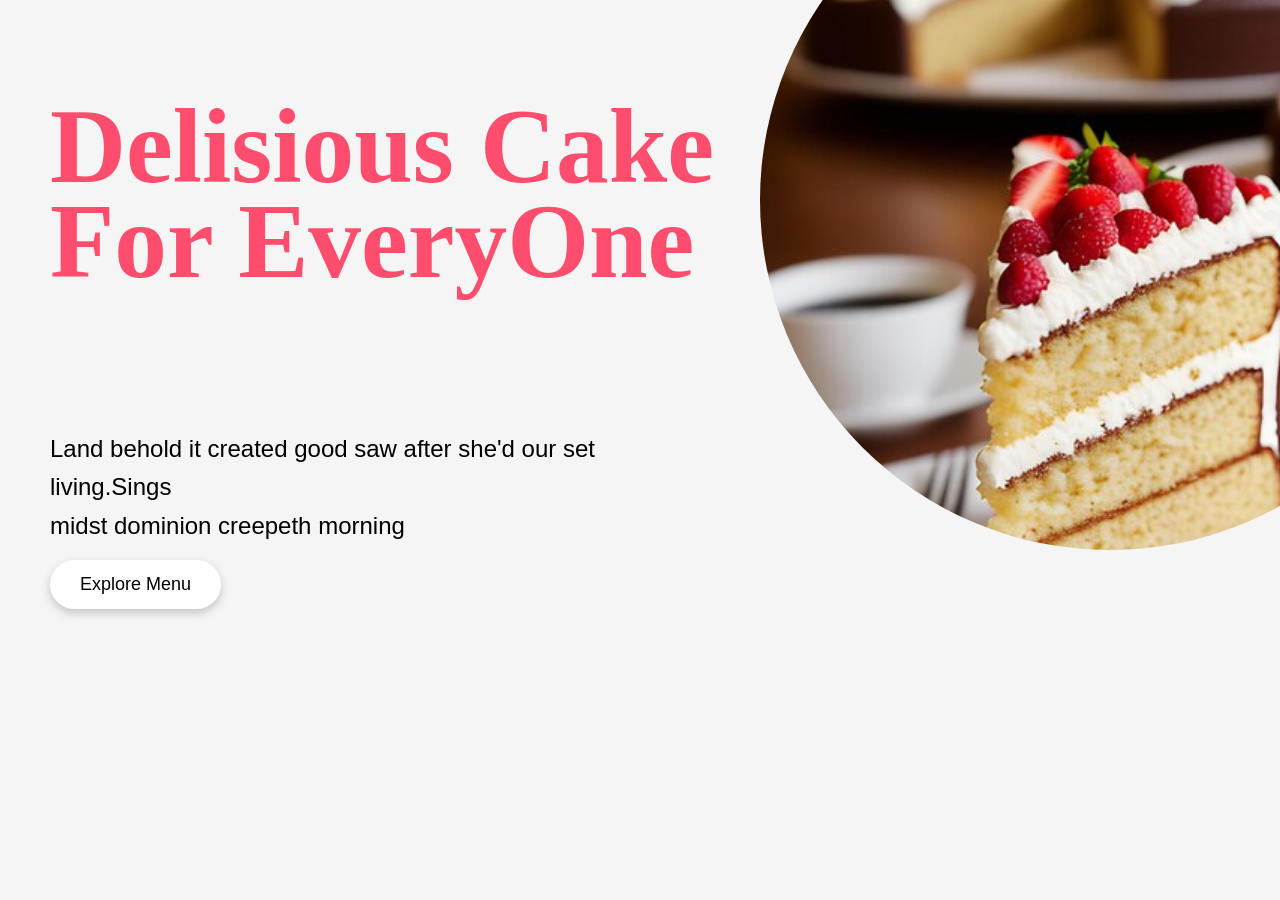
==== commit 03b9f451: "Updated home page" ====
--- a/Sethu Cakes/index.html
+++ b/Sethu Cakes/index.html
@@ -33,4 +33,4 @@
 
   <script src="script.js"></script>
 </body>
-</html>
+</html>
--- a/Sethu Cakes/style.css
+++ b/Sethu Cakes/style.css
@@ -1,80 +1,90 @@
-/* Basic page setup */
-body {
+/* =========================
+   RESET
+========================= */
+*{
   margin: 0;
-  height: 100vh;
-  /*display: flex;
-  /*justify-content: center;*/
- /* align-items: center;*/
-  background-color:whitesmoke;
-  overflow: hidden;
+  padding: 0;
+  box-sizing: border-box;
+}
+
+/* =========================
+   BODY
+========================= */
+body{
+  width: 100%;
+  min-height: 100vh;
+  background-color: whitesmoke;
+  overflow-x: hidden;
   position: relative;
-}
-
-/* Circle container */
-.circle {
-  width: 800px;
-  height: 800px;
+  font-family: Arial, sans-serif;
+}
+
+/* =========================
+   CIRCLE IMAGE
+========================= */
+.circle{
+  width: 700px;
+  height: 700px;
   border-radius: 50%;
   overflow: hidden;
   background-color: #444;
-  position: absolute;
-
-  left: 850px;
-  top:-200px;
-
-  
-  transform: translateY(-173px);
-  transform: translateX(582px); /* start off-screen to the right */
-  opacity: 0;
-  transition: all 1.5s ease-out;
-}
-
-/* Image inside the circle */
-.circle img {
+
+  position: absolute;
+  right: -180px;
+  top: -150px;
+
+  opacity: 0;
+  transform: translateX(300px);
+  transition: all 1.5s ease-out;
+}
+
+.circle.show{
+  transform: translateX(0);
+  opacity: 1;
+}
+
+.circle img{
   width: 100%;
   height: 100%;
   object-fit: cover;
 }
 
-/* Animation active state */
-.circle.show {
-  transform: translateX(0);
-  opacity: 1;
-}
-
-/* Responsive design */
-@media (max-width: 600px) {
-  .circle {
-    width: 180px;
-    height: 180px;
-  }
-}
-
+/* =========================
+   SMALL TOP TITLE
+========================= */
 .h1{
-    font-size: 82px;
-    font-family: 'jul';
-    position: absolute;
-    left: 50px;
-    top: 250px;
-
-    transform: translateX(-500px);
-    transition: all 1.5s ease-out;
-}
+  font-size: 70px;
+  font-family: serif;
+
+  position: absolute;
+  left: 50px;
+  top: 250px;
+
+  opacity: 0;
+  transform: translateX(-400px);
+  transition: all 1.5s ease-out;
+}
+
 .h1.show{
-    transform: translateX(0);
-    opacity: 1;
-}
-
+  transform: translateX(0);
+  opacity: 1;
+}
+
+/* =========================
+   MAIN TITLE
+========================= */
 .h3{
   font-size: 90px;
-  font-family: 'jul';
+  font-family: serif;
+  line-height: 0.9;
+  color: #ff4d6d;
+
   position: absolute;
   left: 50px;
   top: 100px;
-  color: #ff4d6d;
-
-  line-height: 0.9;
-  transform: translateX(-900px);
+
+  opacity: 0;
+  transform: translateX(-600px);
   transition: all 1.5s ease-out;
 }
 
@@ -83,48 +93,186 @@
   opacity: 1;
 }
 
+/* =========================
+   PARAGRAPH
+========================= */
 .p{
-  font-size: 25px;
-  font-family: 'jul','sans-serif';
+  font-size: 24px;
+  line-height: 1.6;
+  max-width: 600px;
+
   position: absolute;
   left: 50px;
   top: 430px;
 
-  transform: translateX(-900px);
-  transition: all 1.5s ease-out;
-}
+  opacity: 0;
+  transform: translateX(-600px);
+  transition: all 1.5s ease-out;
+}
+
 .p.show{
   transform: translateX(0);
   opacity: 1;
 }
 
+/* =========================
+   BUTTON
+========================= */
 .btn{
-  padding: 12px 24px;
-  background-color: rgb(255, 253, 254);
-  border-radius: 25px;
-  font-size: 16px;
-  color: black;
-  font-family: 'roboto';
+  padding: 14px 30px;
+  background-color: white;
+  border: none;
+  border-radius: 30px;
+
+  font-size: 18px;
+  font-family: sans-serif;
+
   cursor: pointer;
-  box-shadow: 0 4px 6px;
-  position: absolute;
-
-  top: 500px;
-  left: 300px;
-
-  transform: translateY(400px);
-  transition: 0.3 ease;
-  transition: all 1.5s ease-out;
-  
+  box-shadow: 0 4px 10px rgba(0,0,0,0.2);
+
+  position: absolute;
+  top: 560px;
+  left: 50px;
+
+  opacity: 0;
+  transform: translateY(150px);
+
+  transition: all 1.5s ease-out;
+}
+
+.btn.show{
+  transform: translateY(0);
+  opacity: 1;
 }
 
 .btn:hover{
-  background-color:#ff4d6d;
+  background-color: #ff4d6d;
   color: white;
-  transform: scale(0.5s);
-  box-shadow: 0 6px 12 px;
-}
-.btn.show{
-  transform: translateX(0);
-  opacity: 1;
-}
+  transform: scale(1.05);
+}
+
+/* =========================
+   TABLET RESPONSIVE
+========================= */
+@media (max-width: 1024px){
+
+  .circle{
+    width: 500px;
+    height: 500px;
+    right: -150px;
+    top: -80px;
+  }
+
+  .h3{
+    font-size: 65px;
+    top: 120px;
+  }
+
+  .h1{
+    font-size: 50px;
+    top: 250px;
+  }
+
+  .p{
+    font-size: 20px;
+    max-width: 500px;
+    top: 400px;
+  }
+
+  .btn{
+    top: 520px;
+  }
+}
+
+/* =========================
+   MOBILE RESPONSIVE
+========================= */
+@media (max-width: 768px){
+
+  body{
+    display: flex;
+    flex-direction: column;
+    align-items: center;
+    text-align: center;
+    padding: 20px;
+  }
+
+  .circle{
+    position: relative;
+    width: 280px;
+    height: 280px;
+
+    right: auto;
+    top: auto;
+
+    margin-top: 20px;
+  }
+
+  .h3{
+    position: relative;
+    left: auto;
+    top: auto;
+
+    font-size: 42px;
+    margin-top: 30px;
+    line-height: 1.1;
+  }
+
+  .h1{
+    position: relative;
+    left: auto;
+    top: auto;
+
+    font-size: 30px;
+    margin-top: 10px;
+  }
+
+  .p{
+    position: relative;
+    left: auto;
+    top: auto;
+
+    font-size: 16px;
+    max-width: 90%;
+    margin-top: 20px;
+  }
+
+  .btn{
+    position: relative;
+    left: auto;
+    top: auto;
+
+    margin-top: 30px;
+    width: 220px;
+  }
+}
+
+/* =========================
+   SMALL MOBILE
+========================= */
+@media (max-width: 480px){
+
+  .circle{
+    width: 220px;
+    height: 220px;
+  }
+
+  .h3{
+    font-size: 34px;
+  }
+
+  .h1{
+    font-size: 24px;
+  }
+
+  .p{
+    font-size: 14px;
+    line-height: 1.5;
+  }
+
+  .btn{
+    width: 200px;
+    padding: 12px 20px;
+    font-size: 15px;
+  }
+}
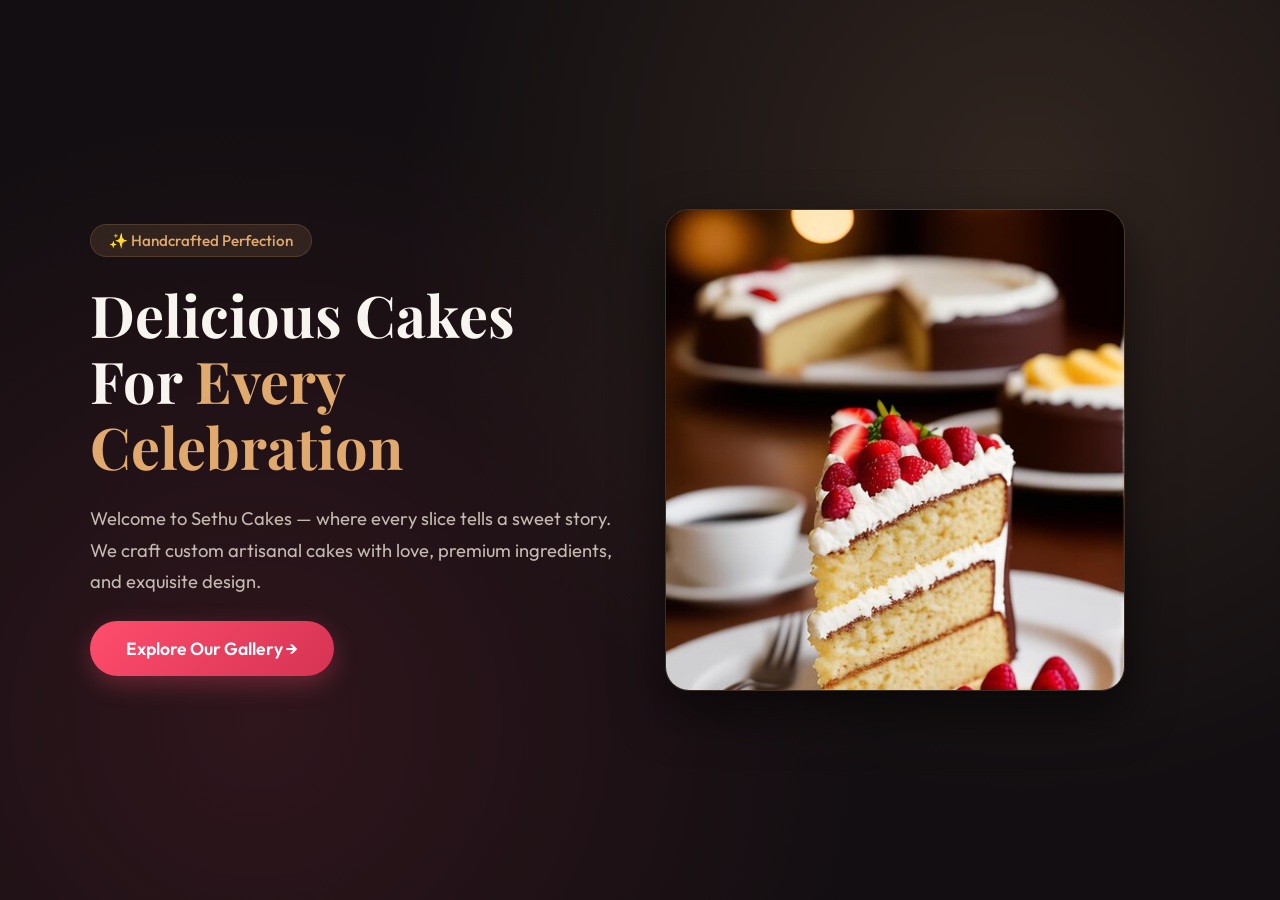
==== commit cf804dfc: "Updated project files" ====
--- a/Sethu Cakes/index.html
+++ b/Sethu Cakes/index.html
@@ -1,36 +1,38 @@
 <!DOCTYPE html>
-<html>
+<html lang="en">
 <head>
-    <meta charset='utf-8'>
-    <meta http-equiv='X-UA-Compatible' content='IE=edge'>
-    <title>Page Title</title>
-    <meta name='viewport' content='width=device-width, initial-scale=1'>
-    <link rel='stylesheet' type='text/css' media='screen' href='main.css'>
-    <script src='main.js'></script>
+  <meta charset="UTF-8">
+  <meta name="viewport" content="width=device-width, initial-scale=1.0">
+  <title>Sethu Cakes | Artisanal Cake Studio</title>
+  <meta name="description" content="Handcrafted delicious custom cakes, birthday cakes, wedding cakes, and bento cakes for every special occasion.">
+  <link rel="stylesheet" href="style.css">
+</head>
+<body class="fade-in">
 
-     <link rel="stylesheet" href="style.css" />
+  <div class="landing-container">
+    <div class="landing-text">
+      <div class="brand-badge">
+        <span>✨ Handcrafted Perfection</span>
+      </div>
+      <h1 class="h1-hero">
+        Delicious Cakes <br>
+        For <span>Every Celebration</span>
+      </h1>
+      <p class="p-hero">
+        Welcome to Sethu Cakes — where every slice tells a sweet story. We craft custom artisanal cakes with love, premium ingredients, and exquisite design.
+      </p>
+      <div>
+        <button onclick="fadeAndGo('menu.html')" class="btn-hero">
+          Explore Our Gallery &rarr;
+        </button>
+      </div>
+    </div>
 
-</head>
-<body>
-    <div class="circle">
-    <img src="cozy-restaurant-realistic-cake-high-detail_72772-24593.jpg" alt="Profile Image">
+    <div class="landing-image-wrap">
+      <img src="cozy-restaurant-realistic-cake-high-detail_72772-24593.jpg" alt="Artisanal Birthday Cake">
+    </div>
   </div>
-
-  <div>
-    <h1 class="h1"></h1>
-  </div>
-  <div class="h3">
-    <h3>Delisious Cake <br>
-    For EveryOne</h3>
-   </div>
-   <div class="p">
-      Land behold it created good saw after she'd our set living.Sings<br>
-      midst dominion creepeth morning
-   </div>
-   <div>
-    <button onclick="fadeAndGo()" class="btn" >Explore Menu</button>
-   </div>
 
   <script src="script.js"></script>
 </body>
-</html>+</html>
--- a/Sethu Cakes/style.css
+++ b/Sethu Cakes/style.css
@@ -1,278 +1,154 @@
-/* =========================
-   RESET
-========================= */
-*{
+/* ==========================================================================
+   SETHU CAKES - LANDING & CORE STYLESHEET
+   ========================================================================== */
+
+@import url('https://fonts.googleapis.com/css2?family=Outfit:wght@300;400;500;600;700&family=Playfair+Display:ital,wght@0,500;0,600;0,700;1,400&display=swap');
+
+:root {
+  --bg-main: #120e11;
+  --bg-card: rgba(255, 255, 255, 0.04);
+  --bg-glass: rgba(20, 16, 20, 0.75);
+  --color-gold: #e0a96d;
+  --color-rose: #ff4d6d;
+  --color-text-primary: #f8f5f0;
+  --color-text-secondary: #c4b9b0;
+  --border-glass: rgba(224, 169, 109, 0.18);
+  --shadow-rose-glow: 0 8px 25px rgba(255, 77, 109, 0.3);
+  --radius-full: 9999px;
+  --radius-lg: 24px;
+}
+
+* {
   margin: 0;
   padding: 0;
   box-sizing: border-box;
 }
 
-/* =========================
-   BODY
-========================= */
-body{
+body {
   width: 100%;
   min-height: 100vh;
-  background-color: whitesmoke;
+  background-color: var(--bg-main);
+  background-image: radial-gradient(circle at 80% 20%, rgba(224, 169, 109, 0.15) 0%, transparent 50%),
+                    radial-gradient(circle at 20% 80%, rgba(255, 77, 109, 0.12) 0%, transparent 50%);
+  color: var(--color-text-primary);
+  font-family: 'Outfit', sans-serif;
   overflow-x: hidden;
   position: relative;
-  font-family: Arial, sans-serif;
+  display: flex;
+  flex-direction: column;
+  justify-content: center;
+  align-items: center;
+  opacity: 0;
+  transition: opacity 0.8s ease;
 }
 
-/* =========================
-   CIRCLE IMAGE
-========================= */
-.circle{
-  width: 700px;
-  height: 700px;
-  border-radius: 50%;
-  overflow: hidden;
-  background-color: #444;
-
-  position: absolute;
-  right: -180px;
-  top: -150px;
-
-  opacity: 0;
-  transform: translateX(300px);
-  transition: all 1.5s ease-out;
-}
-
-.circle.show{
-  transform: translateX(0);
+body.fade-in {
   opacity: 1;
 }
 
-.circle img{
-  width: 100%;
-  height: 100%;
-  object-fit: cover;
+body.fade-out {
+  opacity: 0;
 }
 
-/* =========================
-   SMALL TOP TITLE
-========================= */
-.h1{
-  font-size: 70px;
-  font-family: serif;
-
-  position: absolute;
-  left: 50px;
-  top: 250px;
-
-  opacity: 0;
-  transform: translateX(-400px);
-  transition: all 1.5s ease-out;
+.landing-container {
+  max-width: 1100px;
+  width: 90%;
+  margin: 0 auto;
+  display: grid;
+  grid-template-columns: 1fr 1fr;
+  align-items: center;
+  gap: 50px;
+  padding: 60px 0;
 }
 
-.h1.show{
-  transform: translateX(0);
-  opacity: 1;
+.landing-text {
+  display: flex;
+  flex-direction: column;
+  gap: 24px;
 }
 
-/* =========================
-   MAIN TITLE
-========================= */
-.h3{
-  font-size: 90px;
-  font-family: serif;
-  line-height: 0.9;
-  color: #ff4d6d;
-
-  position: absolute;
-  left: 50px;
-  top: 100px;
-
-  opacity: 0;
-  transform: translateX(-600px);
-  transition: all 1.5s ease-out;
+.brand-badge {
+  display: inline-flex;
+  align-items: center;
+  gap: 8px;
+  padding: 6px 18px;
+  background: rgba(224, 169, 109, 0.12);
+  border: 1px solid var(--border-glass);
+  border-radius: var(--radius-full);
+  color: var(--color-gold);
+  font-size: 0.95rem;
+  font-weight: 500;
+  width: fit-content;
 }
 
-.h3.show{
-  transform: translateX(0);
-  opacity: 1;
+.h1-hero {
+  font-family: 'Playfair Display', serif;
+  font-size: 3.6rem;
+  line-height: 1.15;
+  color: var(--color-text-primary);
 }
 
-/* =========================
-   PARAGRAPH
-========================= */
-.p{
-  font-size: 24px;
-  line-height: 1.6;
-  max-width: 600px;
-
-  position: absolute;
-  left: 50px;
-  top: 430px;
-
-  opacity: 0;
-  transform: translateX(-600px);
-  transition: all 1.5s ease-out;
+.h1-hero span {
+  color: var(--color-gold);
 }
 
-.p.show{
-  transform: translateX(0);
-  opacity: 1;
+.p-hero {
+  font-size: 1.15rem;
+  color: var(--color-text-secondary);
+  line-height: 1.7;
 }
 
-/* =========================
-   BUTTON
-========================= */
-.btn{
-  padding: 14px 30px;
-  background-color: white;
+.btn-hero {
+  display: inline-flex;
+  align-items: center;
+  justify-content: center;
+  gap: 12px;
+  padding: 16px 36px;
+  background: linear-gradient(135deg, var(--color-rose), #d63353);
+  color: #fff;
+  font-family: 'Outfit', sans-serif;
+  font-size: 1.1rem;
+  font-weight: 600;
+  border-radius: var(--radius-full);
   border: none;
-  border-radius: 30px;
-
-  font-size: 18px;
-  font-family: sans-serif;
-
   cursor: pointer;
-  box-shadow: 0 4px 10px rgba(0,0,0,0.2);
-
-  position: absolute;
-  top: 560px;
-  left: 50px;
-
-  opacity: 0;
-  transform: translateY(150px);
-
-  transition: all 1.5s ease-out;
+  box-shadow: var(--shadow-rose-glow);
+  transition: all 0.3s ease;
+  width: fit-content;
+  text-decoration: none;
 }
 
-.btn.show{
-  transform: translateY(0);
-  opacity: 1;
+.btn-hero:hover {
+  transform: translateY(-3px);
+  box-shadow: 0 12px 30px rgba(255, 77, 109, 0.5);
 }
 
-.btn:hover{
-  background-color: #ff4d6d;
-  color: white;
-  transform: scale(1.05);
+.landing-image-wrap {
+  position: relative;
+  width: 100%;
+  max-width: 460px;
+  border-radius: var(--radius-lg);
+  overflow: hidden;
+  border: 1px solid var(--border-glass);
+  box-shadow: 0 20px 50px rgba(0, 0, 0, 0.6);
 }
 
-/* =========================
-   TABLET RESPONSIVE
-========================= */
-@media (max-width: 1024px){
-
-  .circle{
-    width: 500px;
-    height: 500px;
-    right: -150px;
-    top: -80px;
-  }
-
-  .h3{
-    font-size: 65px;
-    top: 120px;
-  }
-
-  .h1{
-    font-size: 50px;
-    top: 250px;
-  }
-
-  .p{
-    font-size: 20px;
-    max-width: 500px;
-    top: 400px;
-  }
-
-  .btn{
-    top: 520px;
-  }
+.landing-image-wrap img {
+  width: 100%;
+  height: 480px;
+  object-fit: cover;
+  display: block;
 }
 
-/* =========================
-   MOBILE RESPONSIVE
-========================= */
-@media (max-width: 768px){
-
-  body{
-    display: flex;
-    flex-direction: column;
+@media (max-width: 860px) {
+  .landing-container {
+    grid-template-columns: 1fr;
+    text-align: center;
+  }
+  .landing-text {
     align-items: center;
-    text-align: center;
-    padding: 20px;
   }
-
-  .circle{
-    position: relative;
-    width: 280px;
-    height: 280px;
-
-    right: auto;
-    top: auto;
-
-    margin-top: 20px;
-  }
-
-  .h3{
-    position: relative;
-    left: auto;
-    top: auto;
-
-    font-size: 42px;
-    margin-top: 30px;
-    line-height: 1.1;
-  }
-
-  .h1{
-    position: relative;
-    left: auto;
-    top: auto;
-
-    font-size: 30px;
-    margin-top: 10px;
-  }
-
-  .p{
-    position: relative;
-    left: auto;
-    top: auto;
-
-    font-size: 16px;
-    max-width: 90%;
-    margin-top: 20px;
-  }
-
-  .btn{
-    position: relative;
-    left: auto;
-    top: auto;
-
-    margin-top: 30px;
-    width: 220px;
-  }
-}
-
-/* =========================
-   SMALL MOBILE
-========================= */
-@media (max-width: 480px){
-
-  .circle{
-    width: 220px;
-    height: 220px;
-  }
-
-  .h3{
-    font-size: 34px;
-  }
-
-  .h1{
-    font-size: 24px;
-  }
-
-  .p{
-    font-size: 14px;
-    line-height: 1.5;
-  }
-
-  .btn{
-    width: 200px;
-    padding: 12px 20px;
-    font-size: 15px;
+  .h1-hero {
+    font-size: 2.6rem;
   }
 }
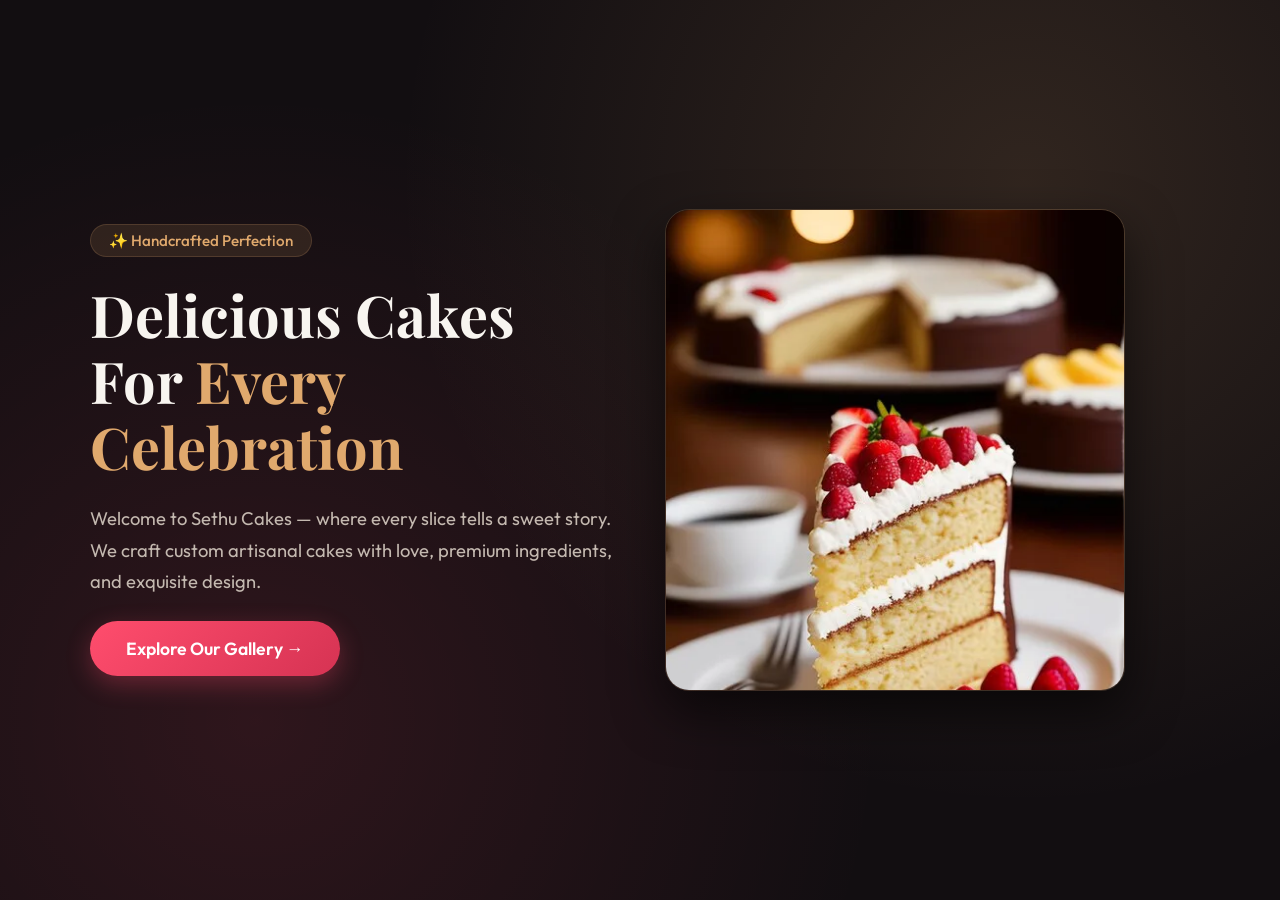
==== commit b015bdf7: "Security hardening: CSP headers, WebP images, self-hosted fonts" ====
--- a/Sethu Cakes/index.html
+++ b/Sethu Cakes/index.html
@@ -5,6 +5,9 @@
   <meta name="viewport" content="width=device-width, initial-scale=1.0">
   <title>Sethu Cakes | Artisanal Cake Studio</title>
   <meta name="description" content="Handcrafted delicious custom cakes, birthday cakes, wedding cakes, and bento cakes for every special occasion.">
+  <meta http-equiv="Content-Security-Policy" content="default-src 'self'; script-src 'self'; style-src 'self'; font-src 'self' data:; img-src 'self' data:; object-src 'none'; base-uri 'self';">
+  <meta name="referrer" content="strict-origin-when-cross-origin">
+  <link rel="stylesheet" href="fonts.css">
   <link rel="stylesheet" href="style.css">
 </head>
 <body class="fade-in">
@@ -22,14 +25,14 @@
         Welcome to Sethu Cakes — where every slice tells a sweet story. We craft custom artisanal cakes with love, premium ingredients, and exquisite design.
       </p>
       <div>
-        <button onclick="fadeAndGo('menu.html')" class="btn-hero">
+        <button class="btn-hero" data-action="fade-nav" data-url="menu.html">
           Explore Our Gallery &rarr;
         </button>
       </div>
     </div>
 
     <div class="landing-image-wrap">
-      <img src="cozy-restaurant-realistic-cake-high-detail_72772-24593.jpg" alt="Artisanal Birthday Cake">
+      <img src="cozy-restaurant-realistic-cake-high-detail_72772-24593.webp" alt="Artisanal Birthday Cake">
     </div>
   </div>
 
--- a/Sethu Cakes/fonts.css
+++ b/Sethu Cakes/fonts.css
@@ -0,0 +1,234 @@
+/* latin-ext */
+@font-face {
+  font-family: 'Outfit';
+  font-style: normal;
+  font-weight: 300;
+  font-display: swap;
+  src: url(fonts/font-1.woff2) format('woff2');
+  unicode-range: U+0100-02BA, U+02BD-02C5, U+02C7-02CC, U+02CE-02D7, U+02DD-02FF, U+0304, U+0308, U+0329, U+1D00-1DBF, U+1E00-1E9F, U+1EF2-1EFF, U+2020, U+20A0-20AB, U+20AD-20C4, U+2113, U+2C60-2C7F, U+A720-A7FF;
+}
+/* latin */
+@font-face {
+  font-family: 'Outfit';
+  font-style: normal;
+  font-weight: 300;
+  font-display: swap;
+  src: url(fonts/font-2.woff2) format('woff2');
+  unicode-range: U+0000-00FF, U+0131, U+0152-0153, U+02BB-02BC, U+02C6, U+02DA, U+02DC, U+0304, U+0308, U+0329, U+2000-206F, U+20AC, U+2122, U+2191, U+2193, U+2212, U+2215, U+FEFF, U+FFFD;
+}
+/* latin-ext */
+@font-face {
+  font-family: 'Outfit';
+  font-style: normal;
+  font-weight: 400;
+  font-display: swap;
+  src: url(fonts/font-1.woff2) format('woff2');
+  unicode-range: U+0100-02BA, U+02BD-02C5, U+02C7-02CC, U+02CE-02D7, U+02DD-02FF, U+0304, U+0308, U+0329, U+1D00-1DBF, U+1E00-1E9F, U+1EF2-1EFF, U+2020, U+20A0-20AB, U+20AD-20C4, U+2113, U+2C60-2C7F, U+A720-A7FF;
+}
+/* latin */
+@font-face {
+  font-family: 'Outfit';
+  font-style: normal;
+  font-weight: 400;
+  font-display: swap;
+  src: url(fonts/font-2.woff2) format('woff2');
+  unicode-range: U+0000-00FF, U+0131, U+0152-0153, U+02BB-02BC, U+02C6, U+02DA, U+02DC, U+0304, U+0308, U+0329, U+2000-206F, U+20AC, U+2122, U+2191, U+2193, U+2212, U+2215, U+FEFF, U+FFFD;
+}
+/* latin-ext */
+@font-face {
+  font-family: 'Outfit';
+  font-style: normal;
+  font-weight: 500;
+  font-display: swap;
+  src: url(fonts/font-1.woff2) format('woff2');
+  unicode-range: U+0100-02BA, U+02BD-02C5, U+02C7-02CC, U+02CE-02D7, U+02DD-02FF, U+0304, U+0308, U+0329, U+1D00-1DBF, U+1E00-1E9F, U+1EF2-1EFF, U+2020, U+20A0-20AB, U+20AD-20C4, U+2113, U+2C60-2C7F, U+A720-A7FF;
+}
+/* latin */
+@font-face {
+  font-family: 'Outfit';
+  font-style: normal;
+  font-weight: 500;
+  font-display: swap;
+  src: url(fonts/font-2.woff2) format('woff2');
+  unicode-range: U+0000-00FF, U+0131, U+0152-0153, U+02BB-02BC, U+02C6, U+02DA, U+02DC, U+0304, U+0308, U+0329, U+2000-206F, U+20AC, U+2122, U+2191, U+2193, U+2212, U+2215, U+FEFF, U+FFFD;
+}
+/* latin-ext */
+@font-face {
+  font-family: 'Outfit';
+  font-style: normal;
+  font-weight: 600;
+  font-display: swap;
+  src: url(fonts/font-1.woff2) format('woff2');
+  unicode-range: U+0100-02BA, U+02BD-02C5, U+02C7-02CC, U+02CE-02D7, U+02DD-02FF, U+0304, U+0308, U+0329, U+1D00-1DBF, U+1E00-1E9F, U+1EF2-1EFF, U+2020, U+20A0-20AB, U+20AD-20C4, U+2113, U+2C60-2C7F, U+A720-A7FF;
+}
+/* latin */
+@font-face {
+  font-family: 'Outfit';
+  font-style: normal;
+  font-weight: 600;
+  font-display: swap;
+  src: url(fonts/font-2.woff2) format('woff2');
+  unicode-range: U+0000-00FF, U+0131, U+0152-0153, U+02BB-02BC, U+02C6, U+02DA, U+02DC, U+0304, U+0308, U+0329, U+2000-206F, U+20AC, U+2122, U+2191, U+2193, U+2212, U+2215, U+FEFF, U+FFFD;
+}
+/* latin-ext */
+@font-face {
+  font-family: 'Outfit';
+  font-style: normal;
+  font-weight: 700;
+  font-display: swap;
+  src: url(fonts/font-1.woff2) format('woff2');
+  unicode-range: U+0100-02BA, U+02BD-02C5, U+02C7-02CC, U+02CE-02D7, U+02DD-02FF, U+0304, U+0308, U+0329, U+1D00-1DBF, U+1E00-1E9F, U+1EF2-1EFF, U+2020, U+20A0-20AB, U+20AD-20C4, U+2113, U+2C60-2C7F, U+A720-A7FF;
+}
+/* latin */
+@font-face {
+  font-family: 'Outfit';
+  font-style: normal;
+  font-weight: 700;
+  font-display: swap;
+  src: url(fonts/font-2.woff2) format('woff2');
+  unicode-range: U+0000-00FF, U+0131, U+0152-0153, U+02BB-02BC, U+02C6, U+02DA, U+02DC, U+0304, U+0308, U+0329, U+2000-206F, U+20AC, U+2122, U+2191, U+2193, U+2212, U+2215, U+FEFF, U+FFFD;
+}
+/* cyrillic */
+@font-face {
+  font-family: 'Playfair Display';
+  font-style: italic;
+  font-weight: 400;
+  font-display: swap;
+  src: url(fonts/font-3.woff2) format('woff2');
+  unicode-range: U+0301, U+0400-045F, U+0490-0491, U+04B0-04B1, U+2116;
+}
+/* vietnamese */
+@font-face {
+  font-family: 'Playfair Display';
+  font-style: italic;
+  font-weight: 400;
+  font-display: swap;
+  src: url(fonts/font-4.woff2) format('woff2');
+  unicode-range: U+0102-0103, U+0110-0111, U+0128-0129, U+0168-0169, U+01A0-01A1, U+01AF-01B0, U+0300-0301, U+0303-0304, U+0308-0309, U+0323, U+0329, U+1EA0-1EF9, U+20AB;
+}
+/* latin-ext */
+@font-face {
+  font-family: 'Playfair Display';
+  font-style: italic;
+  font-weight: 400;
+  font-display: swap;
+  src: url(fonts/font-5.woff2) format('woff2');
+  unicode-range: U+0100-02BA, U+02BD-02C5, U+02C7-02CC, U+02CE-02D7, U+02DD-02FF, U+0304, U+0308, U+0329, U+1D00-1DBF, U+1E00-1E9F, U+1EF2-1EFF, U+2020, U+20A0-20AB, U+20AD-20C4, U+2113, U+2C60-2C7F, U+A720-A7FF;
+}
+/* latin */
+@font-face {
+  font-family: 'Playfair Display';
+  font-style: italic;
+  font-weight: 400;
+  font-display: swap;
+  src: url(fonts/font-6.woff2) format('woff2');
+  unicode-range: U+0000-00FF, U+0131, U+0152-0153, U+02BB-02BC, U+02C6, U+02DA, U+02DC, U+0304, U+0308, U+0329, U+2000-206F, U+20AC, U+2122, U+2191, U+2193, U+2212, U+2215, U+FEFF, U+FFFD;
+}
+/* cyrillic */
+@font-face {
+  font-family: 'Playfair Display';
+  font-style: normal;
+  font-weight: 500;
+  font-display: swap;
+  src: url(fonts/font-7.woff2) format('woff2');
+  unicode-range: U+0301, U+0400-045F, U+0490-0491, U+04B0-04B1, U+2116;
+}
+/* vietnamese */
+@font-face {
+  font-family: 'Playfair Display';
+  font-style: normal;
+  font-weight: 500;
+  font-display: swap;
+  src: url(fonts/font-8.woff2) format('woff2');
+  unicode-range: U+0102-0103, U+0110-0111, U+0128-0129, U+0168-0169, U+01A0-01A1, U+01AF-01B0, U+0300-0301, U+0303-0304, U+0308-0309, U+0323, U+0329, U+1EA0-1EF9, U+20AB;
+}
+/* latin-ext */
+@font-face {
+  font-family: 'Playfair Display';
+  font-style: normal;
+  font-weight: 500;
+  font-display: swap;
+  src: url(fonts/font-9.woff2) format('woff2');
+  unicode-range: U+0100-02BA, U+02BD-02C5, U+02C7-02CC, U+02CE-02D7, U+02DD-02FF, U+0304, U+0308, U+0329, U+1D00-1DBF, U+1E00-1E9F, U+1EF2-1EFF, U+2020, U+20A0-20AB, U+20AD-20C4, U+2113, U+2C60-2C7F, U+A720-A7FF;
+}
+/* latin */
+@font-face {
+  font-family: 'Playfair Display';
+  font-style: normal;
+  font-weight: 500;
+  font-display: swap;
+  src: url(fonts/font-10.woff2) format('woff2');
+  unicode-range: U+0000-00FF, U+0131, U+0152-0153, U+02BB-02BC, U+02C6, U+02DA, U+02DC, U+0304, U+0308, U+0329, U+2000-206F, U+20AC, U+2122, U+2191, U+2193, U+2212, U+2215, U+FEFF, U+FFFD;
+}
+/* cyrillic */
+@font-face {
+  font-family: 'Playfair Display';
+  font-style: normal;
+  font-weight: 600;
+  font-display: swap;
+  src: url(fonts/font-7.woff2) format('woff2');
+  unicode-range: U+0301, U+0400-045F, U+0490-0491, U+04B0-04B1, U+2116;
+}
+/* vietnamese */
+@font-face {
+  font-family: 'Playfair Display';
+  font-style: normal;
+  font-weight: 600;
+  font-display: swap;
+  src: url(fonts/font-8.woff2) format('woff2');
+  unicode-range: U+0102-0103, U+0110-0111, U+0128-0129, U+0168-0169, U+01A0-01A1, U+01AF-01B0, U+0300-0301, U+0303-0304, U+0308-0309, U+0323, U+0329, U+1EA0-1EF9, U+20AB;
+}
+/* latin-ext */
+@font-face {
+  font-family: 'Playfair Display';
+  font-style: normal;
+  font-weight: 600;
+  font-display: swap;
+  src: url(fonts/font-9.woff2) format('woff2');
+  unicode-range: U+0100-02BA, U+02BD-02C5, U+02C7-02CC, U+02CE-02D7, U+02DD-02FF, U+0304, U+0308, U+0329, U+1D00-1DBF, U+1E00-1E9F, U+1EF2-1EFF, U+2020, U+20A0-20AB, U+20AD-20C4, U+2113, U+2C60-2C7F, U+A720-A7FF;
+}
+/* latin */
+@font-face {
+  font-family: 'Playfair Display';
+  font-style: normal;
+  font-weight: 600;
+  font-display: swap;
+  src: url(fonts/font-10.woff2) format('woff2');
+  unicode-range: U+0000-00FF, U+0131, U+0152-0153, U+02BB-02BC, U+02C6, U+02DA, U+02DC, U+0304, U+0308, U+0329, U+2000-206F, U+20AC, U+2122, U+2191, U+2193, U+2212, U+2215, U+FEFF, U+FFFD;
+}
+/* cyrillic */
+@font-face {
+  font-family: 'Playfair Display';
+  font-style: normal;
+  font-weight: 700;
+  font-display: swap;
+  src: url(fonts/font-7.woff2) format('woff2');
+  unicode-range: U+0301, U+0400-045F, U+0490-0491, U+04B0-04B1, U+2116;
+}
+/* vietnamese */
+@font-face {
+  font-family: 'Playfair Display';
+  font-style: normal;
+  font-weight: 700;
+  font-display: swap;
+  src: url(fonts/font-8.woff2) format('woff2');
+  unicode-range: U+0102-0103, U+0110-0111, U+0128-0129, U+0168-0169, U+01A0-01A1, U+01AF-01B0, U+0300-0301, U+0303-0304, U+0308-0309, U+0323, U+0329, U+1EA0-1EF9, U+20AB;
+}
+/* latin-ext */
+@font-face {
+  font-family: 'Playfair Display';
+  font-style: normal;
+  font-weight: 700;
+  font-display: swap;
+  src: url(fonts/font-9.woff2) format('woff2');
+  unicode-range: U+0100-02BA, U+02BD-02C5, U+02C7-02CC, U+02CE-02D7, U+02DD-02FF, U+0304, U+0308, U+0329, U+1D00-1DBF, U+1E00-1E9F, U+1EF2-1EFF, U+2020, U+20A0-20AB, U+20AD-20C4, U+2113, U+2C60-2C7F, U+A720-A7FF;
+}
+/* latin */
+@font-face {
+  font-family: 'Playfair Display';
+  font-style: normal;
+  font-weight: 700;
+  font-display: swap;
+  src: url(fonts/font-10.woff2) format('woff2');
+  unicode-range: U+0000-00FF, U+0131, U+0152-0153, U+02BB-02BC, U+02C6, U+02DA, U+02DC, U+0304, U+0308, U+0329, U+2000-206F, U+20AC, U+2122, U+2191, U+2193, U+2212, U+2215, U+FEFF, U+FFFD;
+}
--- a/Sethu Cakes/style.css
+++ b/Sethu Cakes/style.css
@@ -2,7 +2,7 @@
    SETHU CAKES - LANDING & CORE STYLESHEET
    ========================================================================== */
 
-@import url('https://fonts.googleapis.com/css2?family=Outfit:wght@300;400;500;600;700&family=Playfair+Display:ital,wght@0,500;0,600;0,700;1,400&display=swap');
+@import url('fonts.css');
 
 :root {
   --bg-main: #120e11;
